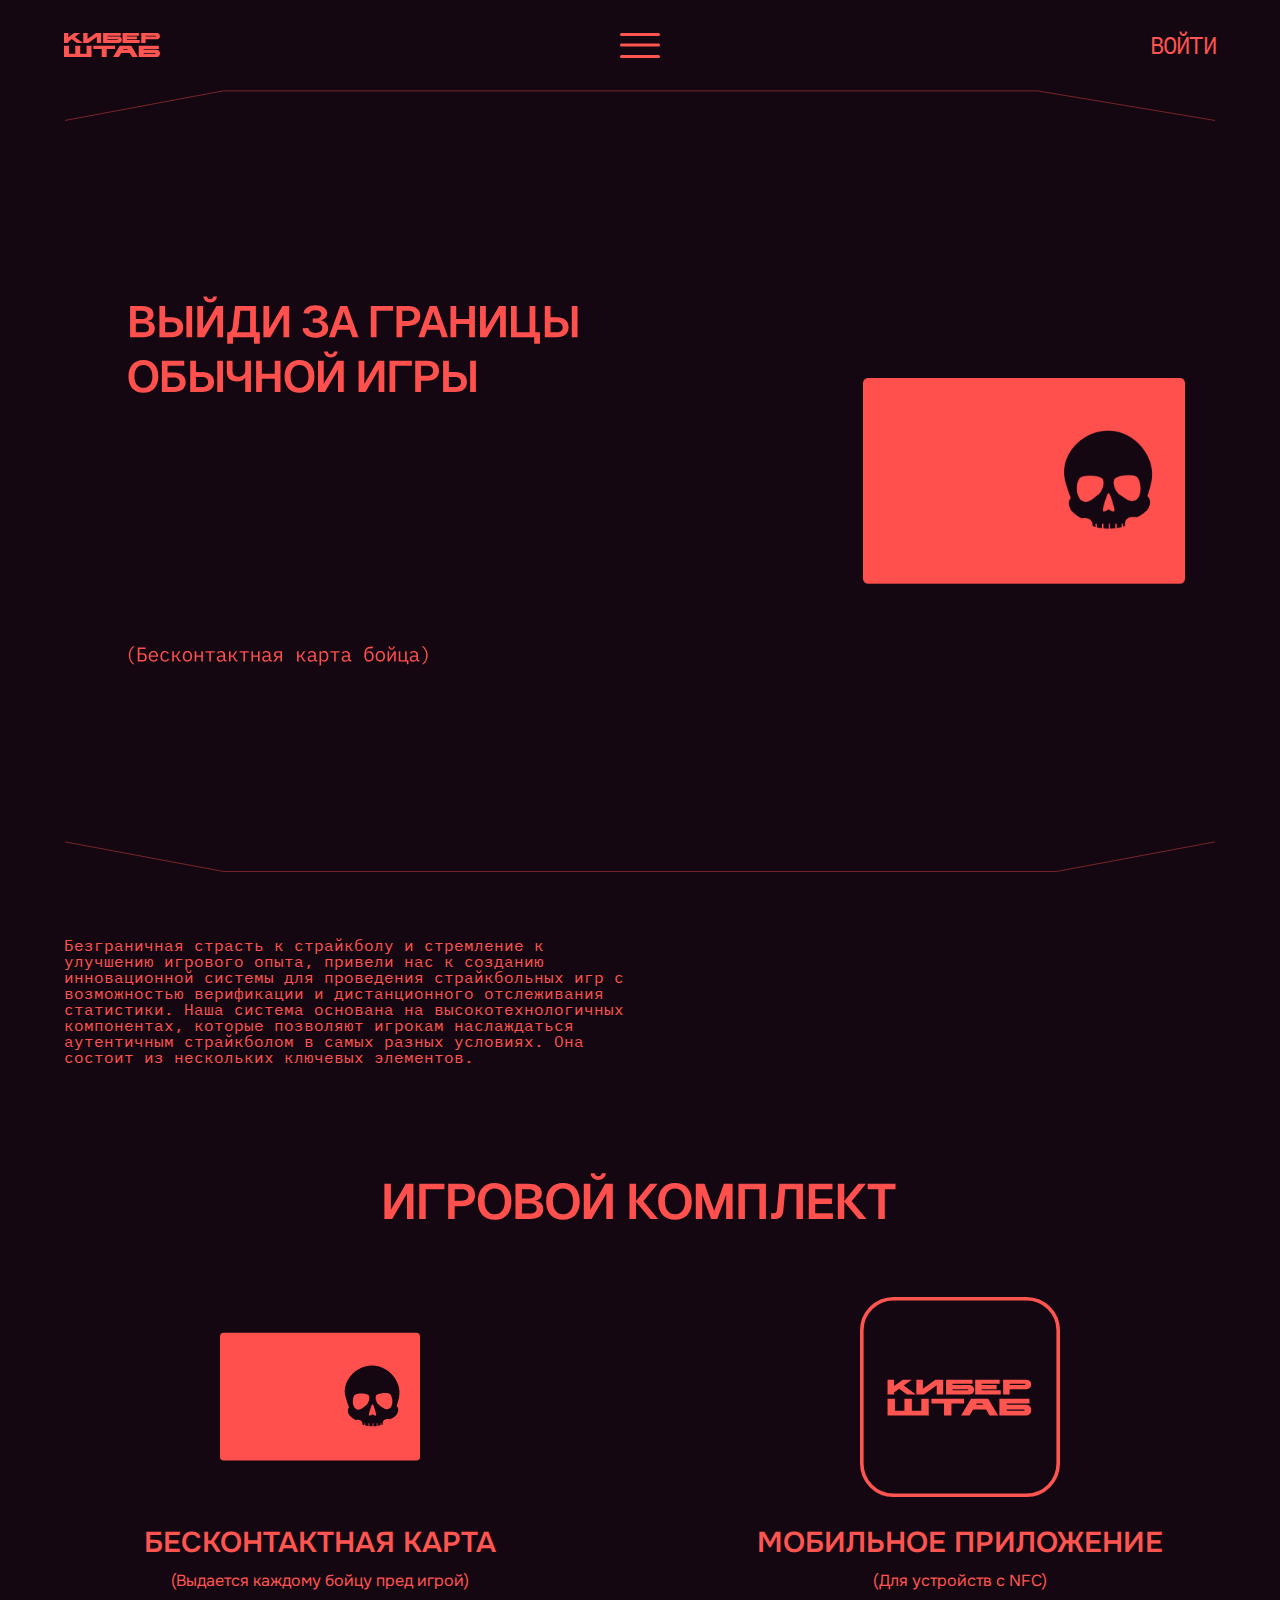
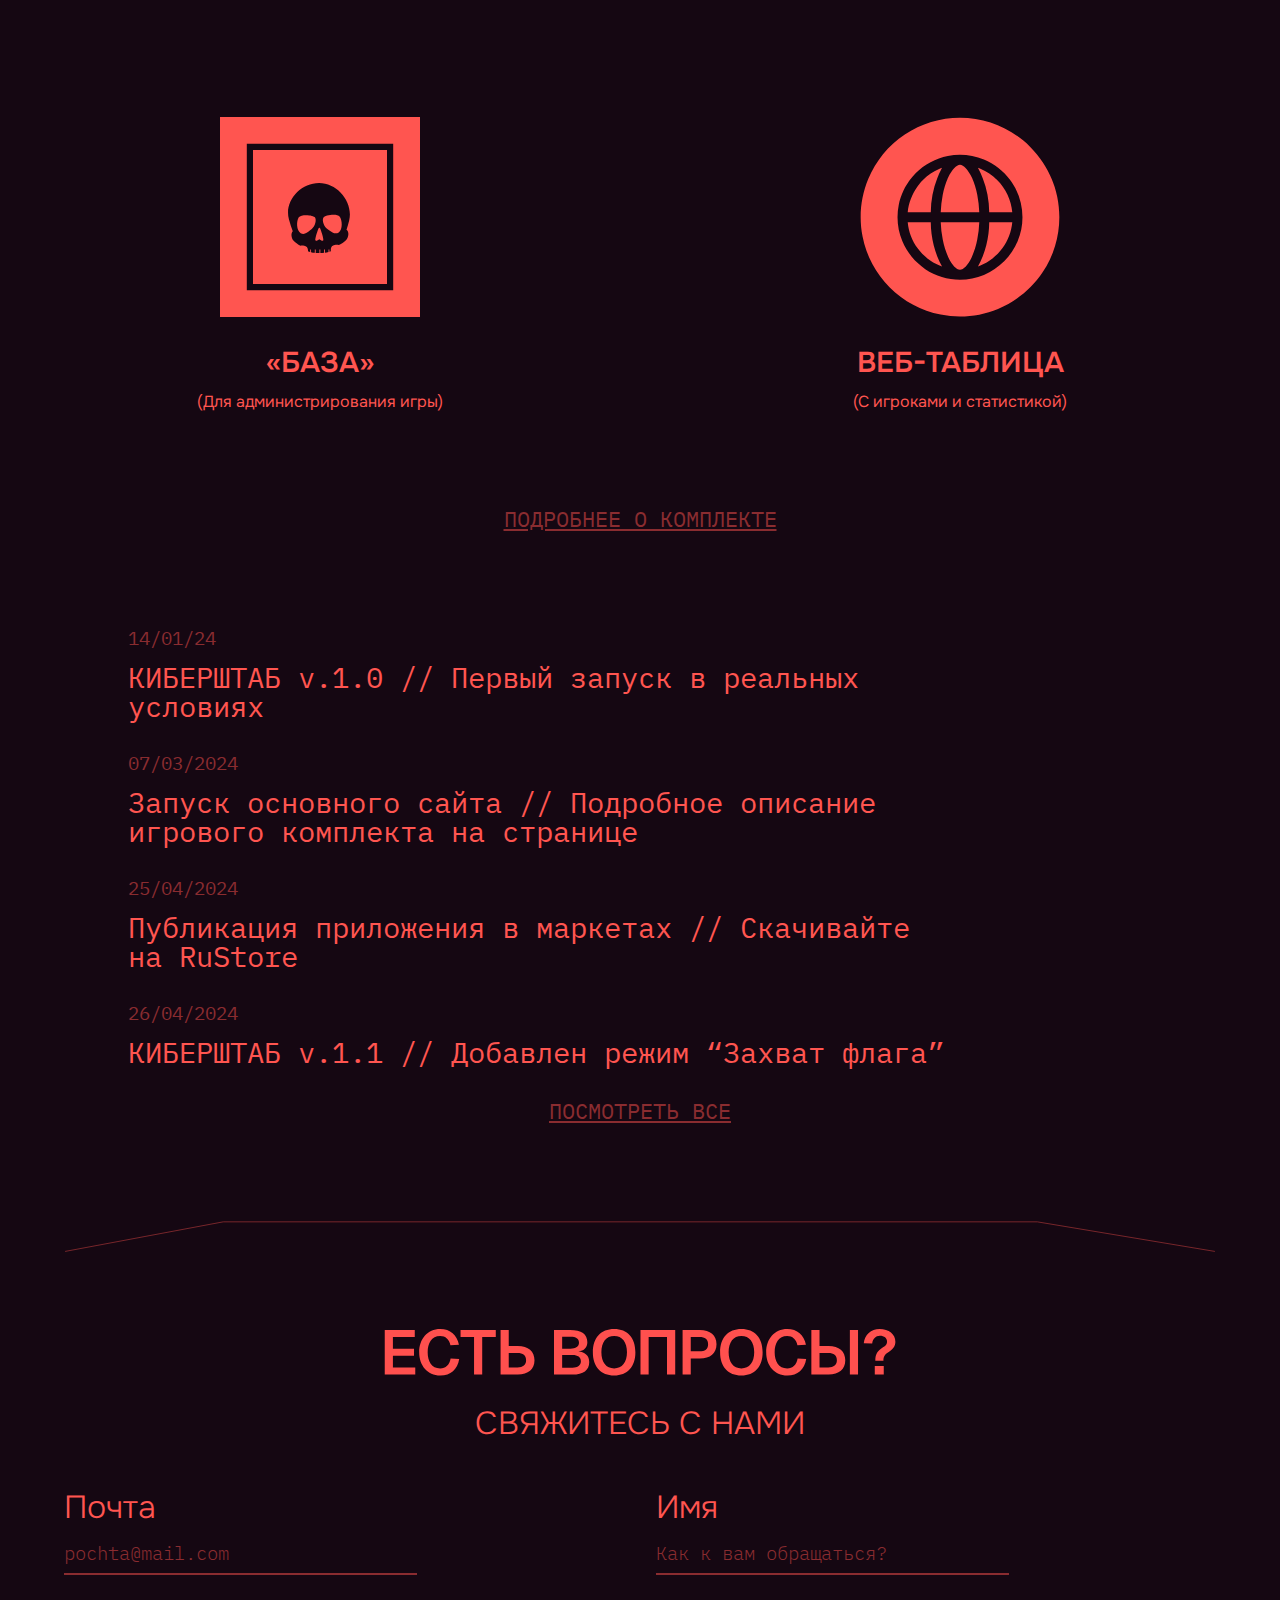
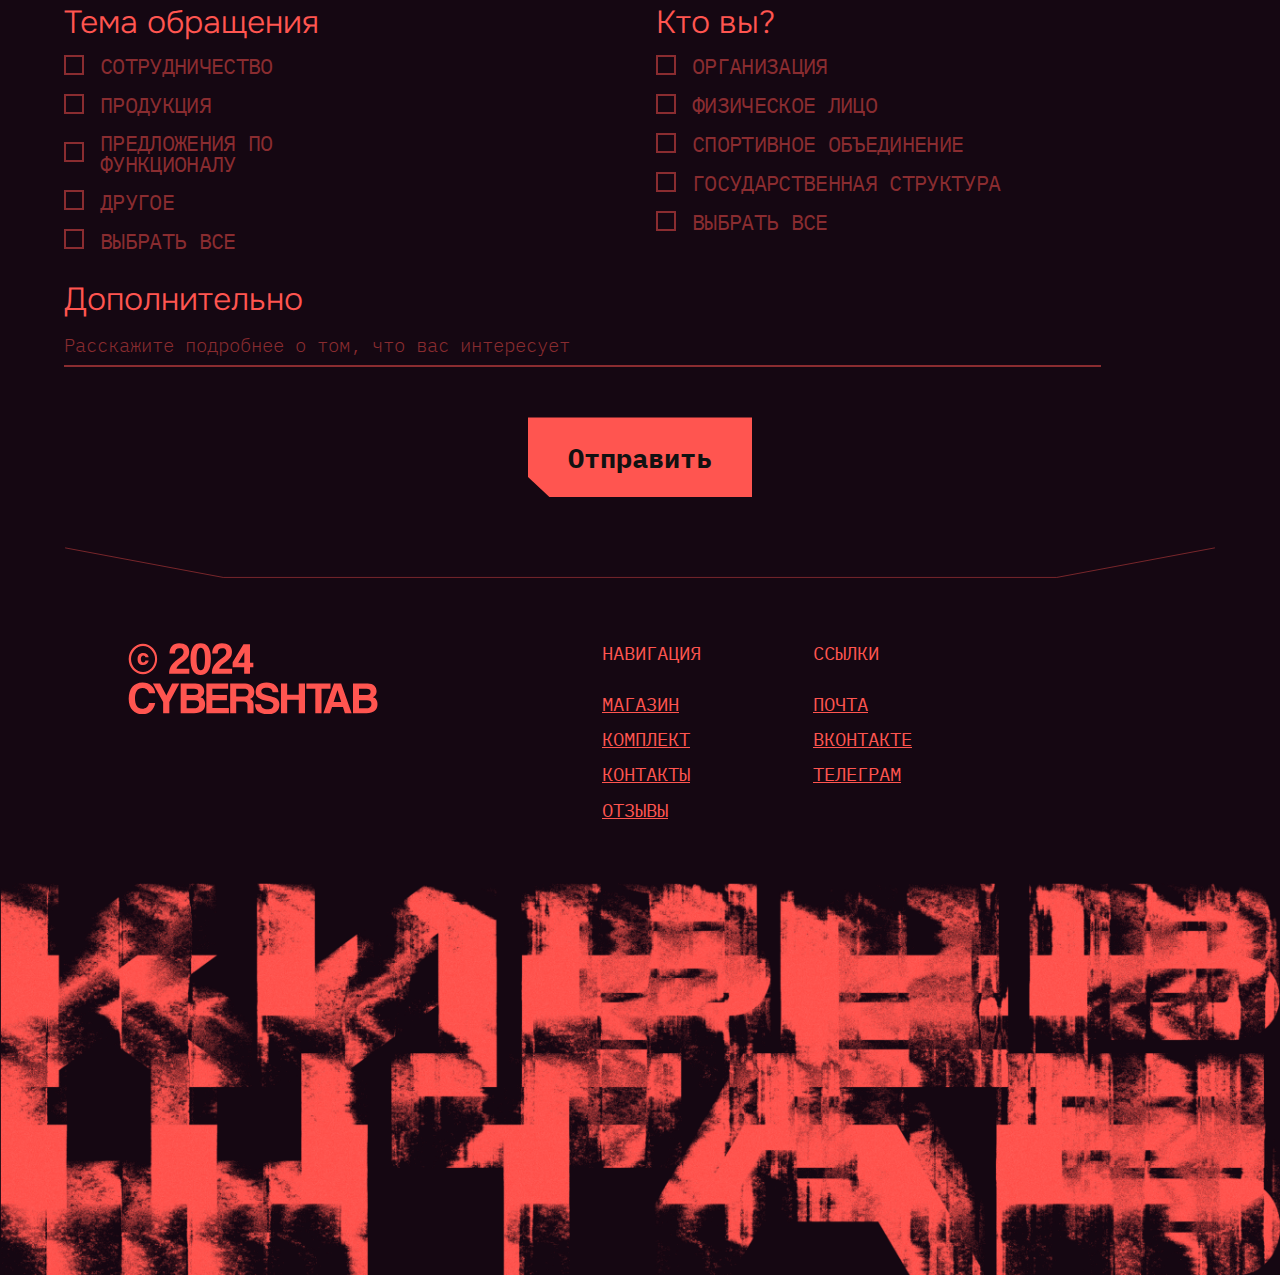
==== index.html @ 33e2ed86 "Update index.html" ====
<!DOCTYPE html>
<html lang="en">
<head>
    <meta charset="UTF-8">
    <meta name="viewport" content="width=device-width, initial-scale=1.0">
    <title>КИБЕРШТАБ</title>
    <link rel="apple-touch-icon" href="./assets/favicon.svg" />
    <link rel="icon" href="./assets/favicon.svg">
    <meta
      name="КИБЕРШТАБ"
      content="Безграничная страсть к страйкболу и стремление к улучшению игрового опыта, привели нас к созданию инновационной системы для проведения страйкбольных игр с возможностью верификации и дистанционного отслеживания статистики. Наша система основана на высокотехнологичных компонентах, которые позволяют игрокам наслаждаться аутентичным страйкболом в самых разных условиях. Она состоит из нескольких ключевых элементов."
    />
    <link rel="icon" href="https://cybershtab.ru/assets/favicon.svg" type="image/x-icon">
    <link href="./all.css"  rel="stylesheet" >
    <link href="./styles.css"  rel="stylesheet" >
    <link rel="preconnect" href="https://fonts.googleapis.com">
    <link rel="preconnect" href="https://fonts.gstatic.com" crossorigin>
    <link href="https://fonts.googleapis.com/css2?family=IBM+Plex+Mono:ital,wght@0,100;0,200;0,300;0,400;0,500;0,600;0,700;1,100;1,200;1,300;1,400;1,500;1,600;1,700&family=Onest:wght@100..900&display=swap" rel="stylesheet">
</head>
<body>
    <main class="hero">
        <div class="container-new">
            <nav class="navbar">
                <div class="navbar__block">
                       
                    <svg width="96" height="24" viewBox="0 0 96 24" fill="none" xmlns="http://www.w3.org/2000/svg">
                        <path d="M0 9.88235V0H4.34389V4.29177L10.2516 0H16.2172L10.7873 3.93882L18.9683 9.88235H13.0027L7.80453 6.11294L4.34389 8.62588V9.88235H0Z" fill="#FF5550"/>
                        <path d="M19.2449 9.88235V0H23.5888V6.09882L31.9725 0H37.1997V9.88235H32.8558V3.68471L24.3273 9.88235H19.2449Z" fill="#FF5550"/>
                        <path d="M54.7359 3.52941C55.4212 3.52941 55.9908 3.68941 56.4445 4.00941C56.8982 4.32 57.236 4.71059 57.458 5.18118C57.6897 5.65177 57.8055 6.16 57.8055 6.70588C57.8055 7.25177 57.6897 7.76 57.458 8.23059C57.236 8.70118 56.8982 9.09647 56.4445 9.41647C55.9908 9.72706 55.4212 9.88235 54.7359 9.88235H39.0979V0H56.763V2.82353H43.4417V3.52941H54.7359ZM43.4417 6.35294V7.05882H53.4617C53.5968 7.05882 53.6982 7.02118 53.7657 6.94588C53.8333 6.87059 53.8671 6.79059 53.8671 6.70588C53.8671 6.62118 53.8333 6.54118 53.7657 6.46588C53.6982 6.39059 53.5968 6.35294 53.4617 6.35294H43.4417Z" fill="#FF5550"/>
                        <path d="M62.8846 7.05882H75.6267V9.88235H58.5407V0H74.9027V2.82353H62.8846V3.52941H72.8756V6.35294H62.8846V7.05882Z" fill="#FF5550"/>
                        <path d="M81.5639 6.35294V9.88235H77.22V0H92.3368C93.138 0 93.804 0.16 94.335 0.480001C94.8755 0.790589 95.281 1.18118 95.5512 1.65177C95.8215 2.12235 95.9567 2.63059 95.9567 3.17647C95.9567 3.72235 95.8215 4.23059 95.5512 4.70118C95.281 5.17177 94.8755 5.56706 94.335 5.88706C93.804 6.19765 93.138 6.35294 92.3368 6.35294H81.5639ZM91.7431 3.52941C91.8589 3.52941 91.9458 3.49177 92.0037 3.41647C92.0617 3.34118 92.0906 3.26118 92.0906 3.17647C92.0906 3.09177 92.0617 3.01177 92.0037 2.93647C91.9458 2.86118 91.8589 2.82353 91.7431 2.82353H81.5639V3.52941H91.7431Z" fill="#FF5550"/>
                        <path d="M0 24V12.7059H4.94321V20.7731H11.287V12.7059H16.2302V20.7731H22.574V12.7059H27.5172V24H0Z" fill="#FF5550"/>
                        <path d="M37.7376 15.9328H29.3342V12.7059H51.0843V15.9328H42.6808V24H37.7376V15.9328Z" fill="#FF5550"/>
                        <path d="M65.8347 19.9664H57.1841L54.7949 24H49.1102L55.7506 12.7059H67.2518L73.8922 24H68.2075L65.8347 19.9664ZM63.9234 16.7395L63.4455 15.9328H59.5569L59.079 16.7395H63.9234Z" fill="#FF5550"/>
                        <path d="M92.5068 16.7395C93.2867 16.7395 93.9348 16.9224 94.4511 17.2881C94.9674 17.643 95.3519 18.0894 95.6045 18.6272C95.8682 19.165 96 19.7459 96 20.3697C96 20.9936 95.8682 21.5745 95.6045 22.1123C95.3519 22.6501 94.9674 23.1019 94.4511 23.4676C93.9348 23.8225 93.2867 24 92.5068 24H74.7113V12.7059H94.8136V15.9328H79.6545V16.7395H92.5068ZM79.6545 19.9664V20.7731H91.0568C91.2106 20.7731 91.3259 20.7301 91.4028 20.644C91.4797 20.558 91.5182 20.4666 91.5182 20.3697C91.5182 20.2729 91.4797 20.1815 91.4028 20.0955C91.3259 20.0094 91.2106 19.9664 91.0568 19.9664H79.6545Z" fill="#FF5550"/>
                    </svg>
                </div>

                <div class="navbar__block">
                    <label class="burger" for="burger">
                        <input type="checkbox" id="burger">
                        <span></span>
                        <span></span>
                        <span></span>
                    </label>
                </div>

                <div class="navbar__block">
                    <a class="login_btn" href="/develop">ВОЙТИ</a>
                </div>

            </nav>

            <div class="line__block">
                <svg class="line" viewBox="0 0 1362 37" fill="none" xmlns="http://www.w3.org/2000/svg">
                    <path d="M1 36L188 1H1151L1361 36" stroke="#8A2C30"/>
                </svg>
            </div>

            <section class="content__wrapper first_block">
                <div class="left__side">
                    <div class="first_block__textBase">
                        <svg class="first_block__title" viewBox="0 0 623 134" fill="none" xmlns="http://www.w3.org/2000/svg">
                            <path d="M2.88 57V13.69H18.374C29.659 13.69 35.271 17.533 35.271 25.707C35.271 30.77 32.099 34.064 26.609 34.613C33.319 35.162 37.101 38.822 37.101 44.739C37.101 52.73 31.428 57 20.814 57H2.88ZM10.81 50.29H20.936C25.877 50.29 28.988 48.216 28.988 44.19C28.988 40.225 25.938 38.09 20.936 38.09H10.81V50.29ZM10.81 31.868H18.862C24.047 31.868 27.158 29.916 27.158 26.195C27.158 22.291 24.23 20.4 18.862 20.4H10.81V31.868ZM60.2391 57H43.4641V13.69H51.3941V29.306H60.2391C70.3651 29.306 76.4041 34.552 76.4041 43.214C76.4041 51.815 70.3651 57 60.2391 57ZM51.3941 50.107H59.8731C65.3021 50.107 68.2301 47.728 68.2301 43.214C68.2301 38.578 65.2411 36.199 59.8731 36.199H51.3941V50.107ZM80.8571 57V13.69H88.7871V57H80.8571ZM131.647 13.69V57H123.717V25.707L105.539 57H95.9622V13.69H103.953V45.837L122.375 13.69H131.647ZM104.441 0.818996H109.565C109.565 3.015 111.334 4.601 113.774 4.601C116.153 4.601 117.983 3.015 117.983 0.818996H123.046C123.046 5.394 118.959 8.993 113.774 8.993C108.528 8.993 104.441 5.394 104.441 0.818996ZM177.048 13.69V50.107H182.416V66.15H174.425V57H145.267V66.15H137.337V50.107H139.411C142.583 50.107 144.413 47.423 145.023 42.055L148.195 13.69H177.048ZM150.574 50.107H169.057V20.583H155.454L153.014 42.665C152.648 45.898 151.855 48.338 150.574 50.107ZM223.181 13.69V57H215.251V25.707L197.073 57H187.496V13.69H195.487V45.837L213.909 13.69H223.181ZM260.174 31.075C263.712 31.136 267.555 29.428 267.555 24.853C267.555 21.62 264.383 19.607 259.32 19.607C254.562 19.607 251.39 21.498 250.963 24.487L242.911 23.999C243.704 17.289 250.353 12.714 259.442 12.714C269.202 12.714 275.729 17.228 275.729 23.999C275.729 28.879 272.74 32.173 267.067 33.576C273.594 35.162 277.193 39.31 277.193 45.105C277.193 52.791 270.056 57.976 259.442 57.976C249.255 57.976 242.118 52.669 241.691 44.8L249.804 44.434C250.17 48.521 253.952 51.083 259.503 51.083C265.359 51.083 269.019 48.277 269.019 44.007C269.019 39.127 264.627 36.931 260.174 36.992L255.721 37.053V31.014L260.174 31.075ZM278.13 57L293.746 13.69H303.445L319.061 57H310.765L307.166 46.752H290.025L286.426 57H278.13ZM292.343 39.981H304.848L298.626 21.681L292.343 39.981ZM336.147 13.69H367.074V20.583H344.077V57H336.147V13.69ZM388.502 13.69C398.628 13.69 404.667 18.875 404.667 27.476C404.667 36.138 398.628 41.384 388.502 41.384H379.657V57H371.727V13.69H388.502ZM379.657 34.491H388.136C393.504 34.491 396.493 32.112 396.493 27.476C396.493 22.962 393.565 20.583 388.136 20.583H379.657V34.491ZM402.103 57L417.719 13.69H427.418L443.034 57H434.738L431.139 46.752H413.998L410.399 57H402.103ZM416.316 39.981H428.821L422.599 21.681L416.316 39.981ZM446.522 57V13.69H454.452V31.746H472.325V13.69H480.255V57H472.325V38.639H454.452V57H446.522ZM523.088 13.69V57H515.158V25.707L496.98 57H487.403V13.69H495.394V45.837L513.816 13.69H523.088ZM555.993 50.107V13.69H563.984V50.107H570.328V66.15H562.337V57H530.251V13.69H538.181V50.107H555.993ZM593.806 57H577.031V13.69H584.961V29.306H593.806C603.932 29.306 609.971 34.552 609.971 43.214C609.971 51.815 603.932 57 593.806 57ZM584.961 50.107H593.44C598.869 50.107 601.797 47.728 601.797 43.214C601.797 38.578 598.808 36.199 593.44 36.199H584.961V50.107ZM614.424 57V13.69H622.354V57H614.424ZM21.302 133.976C8.431 133.976 0.623 125.375 0.623 111.406C0.623 97.315 8.431 88.714 21.302 88.714C34.234 88.714 41.92 97.315 41.92 111.406C41.92 125.375 34.234 133.976 21.302 133.976ZM8.919 111.406C8.919 121.166 13.494 127.083 21.302 127.083C29.11 127.083 33.746 121.166 33.746 111.406C33.746 101.524 29.11 95.607 21.302 95.607C13.494 95.607 8.919 101.524 8.919 111.406ZM46.8596 133V89.69H77.8476V96.583H54.7896V105.794H63.6346C73.7606 105.794 79.7996 110.979 79.7996 119.458C79.7996 127.876 73.7606 133 63.6346 133H46.8596ZM54.7896 126.107H63.2686C68.7586 126.107 71.6256 123.85 71.6256 119.458C71.6256 115.066 68.7586 112.748 63.2686 112.748H54.7896V126.107ZM102.908 133H86.1331V89.69H94.0631V105.306H102.908C113.034 105.306 119.073 110.552 119.073 119.214C119.073 127.815 113.034 133 102.908 133ZM94.0631 126.107H102.542C107.971 126.107 110.899 123.728 110.899 119.214C110.899 114.578 107.91 112.199 102.542 112.199H94.0631V126.107ZM123.526 133V89.69H131.456V133H123.526ZM170.211 133H162.281V112.931C160.207 116.286 155.937 118.482 150.874 118.482C141.907 118.482 136.783 113.236 136.783 104.94V89.69H144.713V103.476C144.713 108.661 147.336 111.711 152.46 111.711C158.377 111.711 162.281 108.417 162.281 103.415V89.69H170.211V133ZM177.369 133V89.69H185.299V107.746H203.172V89.69H211.102V133H203.172V114.639H185.299V133H177.369ZM237.447 133.976C224.576 133.976 216.768 125.375 216.768 111.406C216.768 97.315 224.576 88.714 237.447 88.714C250.379 88.714 258.065 97.315 258.065 111.406C258.065 125.375 250.379 133.976 237.447 133.976ZM225.064 111.406C225.064 121.166 229.639 127.083 237.447 127.083C245.255 127.083 249.891 121.166 249.891 111.406C249.891 101.524 245.255 95.607 237.447 95.607C229.639 95.607 225.064 101.524 225.064 111.406ZM298.689 89.69V133H290.759V101.707L272.581 133H263.004V89.69H270.995V121.837L289.417 89.69H298.689ZM271.483 76.819H276.607C276.607 79.015 278.376 80.601 280.816 80.601C283.195 80.601 285.025 79.015 285.025 76.819H290.088C290.088 81.394 286.001 84.993 280.816 84.993C275.57 84.993 271.483 81.394 271.483 76.819ZM354.898 89.69V133H346.968V101.707L328.79 133H319.213V89.69H327.204V121.837L345.626 89.69H354.898ZM362.06 89.69H392.987V96.583H369.99V133H362.06V89.69ZM414.416 89.69C424.542 89.69 430.581 94.875 430.581 103.476C430.581 112.138 424.542 117.384 414.416 117.384H405.571V133H397.641V89.69H414.416ZM405.571 110.491H414.05C419.418 110.491 422.407 108.112 422.407 103.476C422.407 98.962 419.479 96.583 414.05 96.583H405.571V110.491ZM453.093 133H436.318V89.69H444.248V105.306H453.093C463.219 105.306 469.258 110.552 469.258 119.214C469.258 127.815 463.219 133 453.093 133ZM444.248 126.107H452.727C458.156 126.107 461.084 123.728 461.084 119.214C461.084 114.578 458.095 112.199 452.727 112.199H444.248V126.107ZM473.711 133V89.69H481.641V133H473.711Z" fill="#FF504E"/>
                        </svg>
                    </div>
                    
                    <svg xmlns="http://www.w3.org/2000/svg" class="first_block__card card_mobile" viewBox="0 0 322 206" fill="none"><path d="M0 4.99999C0 2.23857 2.23858 0 5 0H316.017C318.778 0 321.017 2.23858 321.017 5V200.24C321.017 203.002 318.778 205.24 316.017 205.24H5.00001C2.23858 205.24 0 203.002 0 200.24V4.99999Z" fill="#FF504E"></path><path d="M244.402 52.4912C217.546 52.4912 194.777 77.9836 201.642 102.997C203.312 109.09 205.073 114.682 207.122 119.684C203.879 123.156 205.28 129.86 208.365 133.096C210.257 135.079 214.484 138.49 218.031 139.878C220.899 139.473 229.292 139.017 228.772 147.573C229.745 147.954 230.764 148.285 231.814 148.584V145.201H233.079V148.917C234.779 149.334 236.557 149.658 238.411 149.874V145.201H239.672V149.993C241.389 150.149 243.15 150.234 244.959 150.234C244.974 150.234 244.99 150.234 245.005 150.234V145.199H246.268V150.211C248.068 150.174 249.833 150.068 251.531 149.87V145.199H252.797V149.695C254.561 149.444 256.255 149.101 257.868 148.657V145.201H259.131V148.281C259.857 148.05 260.563 147.807 261.247 147.533C259.836 136.842 271.049 138.632 272.641 138.938C276.309 137.753 280.96 134.02 282.971 131.913C286.18 128.552 287.582 121.425 283.818 118.095C283.692 117.982 283.545 117.904 283.412 117.794C284.81 113.875 286.044 109.582 287.191 104.906C293.358 79.7244 271.257 52.4912 244.402 52.4912ZM234.106 116.619C229.492 119.84 224.478 126.048 218.326 122.446C212.171 118.844 212.029 105.624 215.641 100.379C218.742 95.8697 236.52 96.9605 238.809 100.744C241.1 104.527 238.72 113.397 234.106 116.619ZM250.512 132.502C249.946 134.143 246.426 131.984 244.849 130.917C243.275 131.984 239.753 134.144 239.186 132.502C238.451 130.376 243.042 117.123 243.595 116.053C243.76 115.734 244.006 115.461 244.269 115.263C244.401 115.054 244.589 114.971 244.809 114.991C244.824 114.988 244.835 114.993 244.85 114.991C244.864 114.993 244.877 114.988 244.892 114.991C245.111 114.971 245.3 115.055 245.432 115.264C245.696 115.46 245.942 115.733 246.103 116.053C246.653 117.122 251.247 130.377 250.512 132.502ZM272.404 121.391C266.512 125.378 261.081 119.504 256.255 116.589C251.427 113.675 248.442 104.973 250.469 101.05C252.492 97.1296 270.156 94.9001 273.562 99.1978C277.523 104.202 278.292 117.401 272.404 121.391Z" fill="#150712"></path></svg>

                    <div class="first_block__textBase">
                        <svg class="first_block__pretitle" viewBox="0 0 271 18" fill="none" xmlns="http://www.w3.org/2000/svg">
                            <path d="M0.69 8.402C0.69 7.526 0.786 6.686 0.978 5.882C1.182 5.066 1.452 4.31 1.788 3.614C2.136 2.918 2.538 2.294 2.994 1.742C3.45 1.178 3.93 0.703999 4.434 0.319999H5.892C5.364 0.715999 4.866 1.178 4.398 1.706C3.942 2.222 3.534 2.792 3.174 3.416C2.826 4.028 2.55 4.694 2.346 5.414C2.142 6.122 2.04 6.86 2.04 7.628V9.176C2.04 9.944 2.142 10.688 2.346 11.408C2.55 12.116 2.826 12.782 3.174 13.406C3.534 14.018 3.942 14.582 4.398 15.098C4.866 15.626 5.364 16.088 5.892 16.484H4.434C3.93 16.112 3.45 15.644 2.994 15.08C2.538 14.516 2.136 13.886 1.788 13.19C1.452 12.494 1.182 11.744 0.978 10.94C0.786 10.124 0.69 9.278 0.69 8.402ZM8.78297 1.436H15.875V2.75H10.295V6.476H13.391C14.519 6.476 15.383 6.8 15.983 7.448C16.595 8.096 16.901 9.026 16.901 10.238C16.901 11.45 16.595 12.38 15.983 13.028C15.383 13.676 14.519 14 13.391 14H8.78297V1.436ZM13.355 12.686C13.955 12.686 14.429 12.53 14.777 12.218C15.125 11.894 15.299 11.39 15.299 10.706V9.77C15.299 9.086 15.125 8.588 14.777 8.276C14.429 7.952 13.955 7.79 13.355 7.79H10.295V12.686H13.355ZM23.0679 14.216C22.3959 14.216 21.7899 14.102 21.2499 13.874C20.7219 13.646 20.2659 13.322 19.8819 12.902C19.5099 12.47 19.2219 11.96 19.0179 11.372C18.8139 10.772 18.7119 10.106 18.7119 9.374C18.7119 8.63 18.8139 7.958 19.0179 7.358C19.2339 6.758 19.5279 6.248 19.8999 5.828C20.2719 5.396 20.7159 5.066 21.2319 4.838C21.7599 4.61 22.3419 4.496 22.9779 4.496C23.6019 4.496 24.1659 4.61 24.6699 4.838C25.1859 5.066 25.6239 5.384 25.9839 5.792C26.3439 6.188 26.6199 6.662 26.8119 7.214C27.0039 7.766 27.0999 8.372 27.0999 9.032V9.716H20.2239V10.148C20.2239 10.556 20.2899 10.934 20.4219 11.282C20.5539 11.63 20.7399 11.93 20.9799 12.182C21.2319 12.434 21.5319 12.632 21.8799 12.776C22.2399 12.908 22.6359 12.974 23.0679 12.974C23.6919 12.974 24.2319 12.83 24.6879 12.542C25.1439 12.254 25.4919 11.858 25.7319 11.354L26.7939 12.074C26.5179 12.698 26.0559 13.214 25.4079 13.622C24.7719 14.018 23.9919 14.216 23.0679 14.216ZM22.9779 5.684C22.5819 5.684 22.2159 5.756 21.8799 5.9C21.5439 6.044 21.2499 6.242 20.9979 6.494C20.7579 6.746 20.5659 7.046 20.4219 7.394C20.2899 7.73 20.2239 8.102 20.2239 8.51V8.636H25.5519V8.438C25.5519 8.03 25.4859 7.658 25.3539 7.322C25.2339 6.986 25.0599 6.698 24.8319 6.458C24.6159 6.206 24.3459 6.014 24.0219 5.882C23.7099 5.75 23.3619 5.684 22.9779 5.684ZM33.4829 14.216C32.8109 14.216 32.2109 14.102 31.6829 13.874C31.1669 13.634 30.7289 13.304 30.3689 12.884C30.0089 12.464 29.7329 11.954 29.5409 11.354C29.3609 10.754 29.2709 10.088 29.2709 9.356C29.2709 8.624 29.3669 7.958 29.5589 7.358C29.7509 6.758 30.0269 6.248 30.3869 5.828C30.7469 5.396 31.1849 5.066 31.7009 4.838C32.2169 4.61 32.8049 4.496 33.4649 4.496C34.3649 4.496 35.0969 4.694 35.6609 5.09C36.2249 5.486 36.6389 6.002 36.9029 6.638L35.7509 7.25C35.5829 6.77 35.3009 6.398 34.9049 6.134C34.5209 5.87 34.0409 5.738 33.4649 5.738C33.0449 5.738 32.6669 5.81 32.3309 5.954C32.0069 6.086 31.7309 6.278 31.5029 6.53C31.2749 6.782 31.1009 7.082 30.9809 7.43C30.8729 7.778 30.8189 8.156 30.8189 8.564V10.148C30.8189 10.556 30.8729 10.934 30.9809 11.282C31.1009 11.63 31.2749 11.93 31.5029 12.182C31.7309 12.434 32.0129 12.632 32.3489 12.776C32.6849 12.908 33.0689 12.974 33.5009 12.974C34.1249 12.974 34.6409 12.83 35.0489 12.542C35.4569 12.254 35.7809 11.858 36.0209 11.354L37.0469 12.056C36.7709 12.68 36.3389 13.196 35.7509 13.604C35.1749 14.012 34.4189 14.216 33.4829 14.216ZM39.9379 4.712H41.3779V8.6H43.3579L45.8599 4.712H47.3539L45.0859 8.24C44.8819 8.552 44.7019 8.774 44.5459 8.906C44.3899 9.026 44.2039 9.116 43.9879 9.176V9.248C44.2279 9.284 44.4319 9.368 44.5999 9.5C44.7679 9.62 44.9419 9.836 45.1219 10.148L46.6339 12.776H47.6779V14H46.6339C46.3219 14 46.0519 13.916 45.8239 13.748C45.5959 13.58 45.3679 13.304 45.1399 12.92L43.3579 9.824H41.3779V14H39.9379V4.712ZM53.6648 14.216C53.0168 14.216 52.4288 14.102 51.9008 13.874C51.3848 13.646 50.9408 13.322 50.5688 12.902C50.2088 12.47 49.9328 11.96 49.7408 11.372C49.5488 10.772 49.4528 10.1 49.4528 9.356C49.4528 8.624 49.5488 7.958 49.7408 7.358C49.9328 6.758 50.2088 6.248 50.5688 5.828C50.9408 5.396 51.3848 5.066 51.9008 4.838C52.4288 4.61 53.0168 4.496 53.6648 4.496C54.3128 4.496 54.8948 4.61 55.4108 4.838C55.9388 5.066 56.3828 5.396 56.7428 5.828C57.1148 6.248 57.3968 6.758 57.5888 7.358C57.7808 7.958 57.8768 8.624 57.8768 9.356C57.8768 10.1 57.7808 10.772 57.5888 11.372C57.3968 11.96 57.1148 12.47 56.7428 12.902C56.3828 13.322 55.9388 13.646 55.4108 13.874C54.8948 14.102 54.3128 14.216 53.6648 14.216ZM53.6648 12.974C54.4688 12.974 55.1168 12.734 55.6088 12.254C56.1008 11.774 56.3468 11.03 56.3468 10.022V8.69C56.3468 7.682 56.1008 6.938 55.6088 6.458C55.1168 5.978 54.4688 5.738 53.6648 5.738C52.8608 5.738 52.2128 5.978 51.7208 6.458C51.2288 6.938 50.9828 7.682 50.9828 8.69V10.022C50.9828 11.03 51.2288 11.774 51.7208 12.254C52.2128 12.734 52.8608 12.974 53.6648 12.974ZM60.2278 4.712H61.6678V8.6H66.1678V4.712H67.6078V14H66.1678V9.824H61.6678V14H60.2278V4.712ZM73.4508 5.936H70.0308V4.712H78.3108V5.936H74.8908V14H73.4508V5.936ZM87.9338 14C87.3698 14 86.9678 13.856 86.7278 13.568C86.4878 13.28 86.3378 12.92 86.2778 12.488H86.1878C85.9838 13.028 85.6538 13.454 85.1978 13.766C84.7538 14.066 84.1538 14.216 83.3978 14.216C82.4258 14.216 81.6518 13.964 81.0758 13.46C80.4998 12.956 80.2118 12.266 80.2118 11.39C80.2118 10.526 80.5238 9.86 81.1478 9.392C81.7838 8.924 82.8038 8.69 84.2078 8.69H86.1878V7.772C86.1878 7.088 85.9958 6.578 85.6118 6.242C85.2278 5.894 84.6818 5.72 83.9738 5.72C83.3498 5.72 82.8398 5.846 82.4438 6.098C82.0478 6.338 81.7298 6.668 81.4898 7.088L80.5178 6.368C80.6378 6.128 80.7998 5.894 81.0038 5.666C81.2078 5.438 81.4598 5.24 81.7598 5.072C82.0598 4.892 82.4018 4.754 82.7858 4.658C83.1698 4.55 83.5958 4.496 84.0638 4.496C85.1558 4.496 86.0198 4.772 86.6558 5.324C87.3038 5.876 87.6278 6.644 87.6278 7.628V12.74H88.9238V14H87.9338ZM83.6498 13.01C84.0218 13.01 84.3578 12.968 84.6578 12.884C84.9698 12.788 85.2398 12.668 85.4678 12.524C85.6958 12.368 85.8698 12.188 85.9898 11.984C86.1218 11.768 86.1878 11.54 86.1878 11.3V9.77H84.2078C83.3438 9.77 82.7138 9.89 82.3178 10.13C81.9218 10.37 81.7238 10.718 81.7238 11.174V11.552C81.7238 12.032 81.8918 12.398 82.2278 12.65C82.5758 12.89 83.0498 13.01 83.6498 13.01ZM91.2027 4.712H92.6427V8.6H94.6227L97.1247 4.712H98.6187L96.3507 8.24C96.1467 8.552 95.9667 8.774 95.8107 8.906C95.6547 9.026 95.4687 9.116 95.2527 9.176V9.248C95.4927 9.284 95.6967 9.368 95.8647 9.5C96.0327 9.62 96.2067 9.836 96.3867 10.148L97.8987 12.776H98.9427V14H97.8987C97.5867 14 97.3167 13.916 97.0887 13.748C96.8607 13.58 96.6327 13.304 96.4047 12.92L94.6227 9.824H92.6427V14H91.2027V4.712ZM104.21 5.936H100.79V4.712H109.07V5.936H105.65V14H104.21V5.936ZM111.493 4.712H112.933V8.6H117.433V4.712H118.873V14H117.433V9.824H112.933V14H111.493V4.712ZM128.946 14C128.382 14 127.98 13.856 127.74 13.568C127.5 13.28 127.35 12.92 127.29 12.488H127.2C126.996 13.028 126.666 13.454 126.21 13.766C125.766 14.066 125.166 14.216 124.41 14.216C123.438 14.216 122.664 13.964 122.088 13.46C121.512 12.956 121.224 12.266 121.224 11.39C121.224 10.526 121.536 9.86 122.16 9.392C122.796 8.924 123.816 8.69 125.22 8.69H127.2V7.772C127.2 7.088 127.008 6.578 126.624 6.242C126.24 5.894 125.694 5.72 124.986 5.72C124.362 5.72 123.852 5.846 123.456 6.098C123.06 6.338 122.742 6.668 122.502 7.088L121.53 6.368C121.65 6.128 121.812 5.894 122.016 5.666C122.22 5.438 122.472 5.24 122.772 5.072C123.072 4.892 123.414 4.754 123.798 4.658C124.182 4.55 124.608 4.496 125.076 4.496C126.168 4.496 127.032 4.772 127.668 5.324C128.316 5.876 128.64 6.644 128.64 7.628V12.74H129.936V14H128.946ZM124.662 13.01C125.034 13.01 125.37 12.968 125.67 12.884C125.982 12.788 126.252 12.668 126.48 12.524C126.708 12.368 126.882 12.188 127.002 11.984C127.134 11.768 127.2 11.54 127.2 11.3V9.77H125.22C124.356 9.77 123.726 9.89 123.33 10.13C122.934 10.37 122.736 10.718 122.736 11.174V11.552C122.736 12.032 122.904 12.398 123.24 12.65C123.588 12.89 124.062 13.01 124.662 13.01ZM131.513 12.776H132.557L133.367 11.246C133.511 10.97 133.667 10.76 133.835 10.616C134.003 10.472 134.207 10.382 134.447 10.346V10.274C133.691 10.238 133.073 9.998 132.593 9.554C132.125 9.098 131.891 8.438 131.891 7.574C131.891 6.686 132.161 5.99 132.701 5.486C133.241 4.97 133.985 4.712 134.933 4.712H139.109V14H137.669V10.418H135.419L134.141 12.812C133.925 13.208 133.691 13.508 133.439 13.712C133.199 13.904 132.887 14 132.503 14H131.513V12.776ZM137.669 5.936H135.149C134.609 5.936 134.183 6.044 133.871 6.26C133.571 6.476 133.421 6.824 133.421 7.304V7.862C133.421 8.342 133.571 8.69 133.871 8.906C134.183 9.122 134.609 9.23 135.149 9.23H137.669V5.936ZM152.721 4.712H154.161V8.6H156.141L158.643 4.712H160.137L157.869 8.24C157.665 8.552 157.485 8.774 157.329 8.906C157.173 9.026 156.987 9.116 156.771 9.176V9.248C157.011 9.284 157.215 9.368 157.383 9.5C157.551 9.62 157.725 9.836 157.905 10.148L159.417 12.776H160.461V14H159.417C159.105 14 158.835 13.916 158.607 13.748C158.379 13.58 158.151 13.304 157.923 12.92L156.141 9.824H154.161V14H152.721V4.712ZM169.958 14C169.394 14 168.992 13.856 168.752 13.568C168.512 13.28 168.362 12.92 168.302 12.488H168.212C168.008 13.028 167.678 13.454 167.222 13.766C166.778 14.066 166.178 14.216 165.422 14.216C164.45 14.216 163.676 13.964 163.1 13.46C162.524 12.956 162.236 12.266 162.236 11.39C162.236 10.526 162.548 9.86 163.172 9.392C163.808 8.924 164.828 8.69 166.232 8.69H168.212V7.772C168.212 7.088 168.02 6.578 167.636 6.242C167.252 5.894 166.706 5.72 165.998 5.72C165.374 5.72 164.864 5.846 164.468 6.098C164.072 6.338 163.754 6.668 163.514 7.088L162.542 6.368C162.662 6.128 162.824 5.894 163.028 5.666C163.232 5.438 163.484 5.24 163.784 5.072C164.084 4.892 164.426 4.754 164.81 4.658C165.194 4.55 165.62 4.496 166.088 4.496C167.18 4.496 168.044 4.772 168.68 5.324C169.328 5.876 169.652 6.644 169.652 7.628V12.74H170.948V14H169.958ZM165.674 13.01C166.046 13.01 166.382 12.968 166.682 12.884C166.994 12.788 167.264 12.668 167.492 12.524C167.72 12.368 167.894 12.188 168.014 11.984C168.146 11.768 168.212 11.54 168.212 11.3V9.77H166.232C165.368 9.77 164.738 9.89 164.342 10.13C163.946 10.37 163.748 10.718 163.748 11.174V11.552C163.748 12.032 163.916 12.398 164.252 12.65C164.6 12.89 165.074 13.01 165.674 13.01ZM173.01 4.712H174.45V6.224H174.522C175.122 5.072 176.076 4.496 177.384 4.496C178.524 4.496 179.412 4.922 180.048 5.774C180.696 6.626 181.02 7.82 181.02 9.356C181.02 10.892 180.696 12.086 180.048 12.938C179.412 13.79 178.524 14.216 177.384 14.216C176.076 14.216 175.122 13.64 174.522 12.488H174.45V17.6H173.01V4.712ZM176.826 12.938C177.666 12.938 178.314 12.686 178.77 12.182C179.238 11.666 179.472 10.988 179.472 10.148V8.564C179.472 7.724 179.238 7.052 178.77 6.548C178.314 6.032 177.666 5.774 176.826 5.774C176.502 5.774 176.196 5.816 175.908 5.9C175.62 5.984 175.368 6.11 175.152 6.278C174.936 6.434 174.762 6.632 174.63 6.872C174.51 7.1 174.45 7.37 174.45 7.682V11.03C174.45 11.342 174.51 11.618 174.63 11.858C174.762 12.086 174.936 12.284 175.152 12.452C175.368 12.608 175.62 12.728 175.908 12.812C176.196 12.896 176.502 12.938 176.826 12.938ZM186.233 5.936H182.813V4.712H191.093V5.936H187.673V14H186.233V5.936ZM200.716 14C200.152 14 199.75 13.856 199.51 13.568C199.27 13.28 199.12 12.92 199.06 12.488H198.97C198.766 13.028 198.436 13.454 197.98 13.766C197.536 14.066 196.936 14.216 196.18 14.216C195.208 14.216 194.434 13.964 193.858 13.46C193.282 12.956 192.994 12.266 192.994 11.39C192.994 10.526 193.306 9.86 193.93 9.392C194.566 8.924 195.586 8.69 196.99 8.69H198.97V7.772C198.97 7.088 198.778 6.578 198.394 6.242C198.01 5.894 197.464 5.72 196.756 5.72C196.132 5.72 195.622 5.846 195.226 6.098C194.83 6.338 194.512 6.668 194.272 7.088L193.3 6.368C193.42 6.128 193.582 5.894 193.786 5.666C193.99 5.438 194.242 5.24 194.542 5.072C194.842 4.892 195.184 4.754 195.568 4.658C195.952 4.55 196.378 4.496 196.846 4.496C197.938 4.496 198.802 4.772 199.438 5.324C200.086 5.876 200.41 6.644 200.41 7.628V12.74H201.706V14H200.716ZM196.432 13.01C196.804 13.01 197.14 12.968 197.44 12.884C197.752 12.788 198.022 12.668 198.25 12.524C198.478 12.368 198.652 12.188 198.772 11.984C198.904 11.768 198.97 11.54 198.97 11.3V9.77H196.99C196.126 9.77 195.496 9.89 195.1 10.13C194.704 10.37 194.506 10.718 194.506 11.174V11.552C194.506 12.032 194.674 12.398 195.01 12.65C195.358 12.89 195.832 13.01 196.432 13.01ZM217.73 14.216C217.106 14.216 216.536 14.102 216.02 13.874C215.516 13.646 215.078 13.298 214.706 12.83C214.346 12.362 214.064 11.774 213.86 11.066C213.656 10.346 213.554 9.494 213.554 8.51C213.554 7.142 213.644 5.978 213.824 5.018C214.016 4.058 214.304 3.266 214.688 2.642C215.084 2.018 215.582 1.556 216.182 1.256C216.794 0.955999 217.52 0.775999 218.36 0.715999L221.204 0.536V1.958L218.216 2.156C217.7 2.192 217.256 2.288 216.884 2.444C216.524 2.6 216.218 2.852 215.966 3.2C215.726 3.536 215.534 3.98 215.39 4.532C215.246 5.084 215.138 5.774 215.066 6.602H215.156C215.408 6.002 215.762 5.54 216.218 5.216C216.674 4.88 217.244 4.712 217.928 4.712C218.516 4.712 219.056 4.82 219.548 5.036C220.04 5.252 220.46 5.564 220.808 5.972C221.156 6.368 221.426 6.866 221.618 7.466C221.822 8.054 221.924 8.726 221.924 9.482C221.924 10.19 221.822 10.832 221.618 11.408C221.414 11.984 221.126 12.482 220.754 12.902C220.382 13.322 219.938 13.646 219.422 13.874C218.918 14.102 218.354 14.216 217.73 14.216ZM217.73 12.974C218.51 12.974 219.146 12.734 219.638 12.254C220.142 11.762 220.394 11.048 220.394 10.112V8.978C220.394 7.97 220.148 7.214 219.656 6.71C219.176 6.206 218.546 5.954 217.766 5.954C216.854 5.954 216.176 6.176 215.732 6.62C215.3 7.052 215.084 7.61 215.084 8.294V10.112C215.084 11.048 215.324 11.762 215.804 12.254C216.296 12.734 216.938 12.974 217.73 12.974ZM227.965 14.216C227.317 14.216 226.729 14.102 226.201 13.874C225.685 13.646 225.241 13.322 224.869 12.902C224.509 12.47 224.233 11.96 224.041 11.372C223.849 10.772 223.753 10.1 223.753 9.356C223.753 8.624 223.849 7.958 224.041 7.358C224.233 6.758 224.509 6.248 224.869 5.828C225.241 5.396 225.685 5.066 226.201 4.838C226.729 4.61 227.317 4.496 227.965 4.496C228.613 4.496 229.195 4.61 229.711 4.838C230.239 5.066 230.683 5.396 231.043 5.828C231.415 6.248 231.697 6.758 231.889 7.358C232.081 7.958 232.177 8.624 232.177 9.356C232.177 10.1 232.081 10.772 231.889 11.372C231.697 11.96 231.415 12.47 231.043 12.902C230.683 13.322 230.239 13.646 229.711 13.874C229.195 14.102 228.613 14.216 227.965 14.216ZM227.965 12.974C228.769 12.974 229.417 12.734 229.909 12.254C230.401 11.774 230.647 11.03 230.647 10.022V8.69C230.647 7.682 230.401 6.938 229.909 6.458C229.417 5.978 228.769 5.738 227.965 5.738C227.161 5.738 226.513 5.978 226.021 6.458C225.529 6.938 225.283 7.682 225.283 8.69V10.022C225.283 11.03 225.529 11.774 226.021 12.254C226.513 12.734 227.161 12.974 227.965 12.974ZM234.528 4.712H235.968V9.446L235.824 11.822H235.896L240.558 4.712H241.908V14H240.468V9.266L240.612 6.89H240.54L235.878 14H234.528V4.712ZM238.164 3.29C237.552 3.29 237.054 3.158 236.67 2.894C236.286 2.618 235.95 2.192 235.662 1.616L235.158 0.589999L236.454 0.176L237.174 2.084C237.306 2.132 237.468 2.162 237.66 2.174C237.852 2.186 238.02 2.192 238.164 2.192C238.308 2.192 238.476 2.186 238.668 2.174C238.86 2.162 239.022 2.132 239.154 2.084L239.874 0.176L241.17 0.589999L240.666 1.616C240.378 2.192 240.042 2.618 239.658 2.894C239.274 3.158 238.776 3.29 238.164 3.29ZM252.017 14H244.583V4.712H246.023V12.776H250.361V4.712H251.801V12.776H253.331V16.52H252.017V14ZM262.234 14C261.67 14 261.268 13.856 261.028 13.568C260.788 13.28 260.638 12.92 260.578 12.488H260.488C260.284 13.028 259.954 13.454 259.498 13.766C259.054 14.066 258.454 14.216 257.698 14.216C256.726 14.216 255.952 13.964 255.376 13.46C254.8 12.956 254.512 12.266 254.512 11.39C254.512 10.526 254.824 9.86 255.448 9.392C256.084 8.924 257.104 8.69 258.508 8.69H260.488V7.772C260.488 7.088 260.296 6.578 259.912 6.242C259.528 5.894 258.982 5.72 258.274 5.72C257.65 5.72 257.14 5.846 256.744 6.098C256.348 6.338 256.03 6.668 255.79 7.088L254.818 6.368C254.938 6.128 255.1 5.894 255.304 5.666C255.508 5.438 255.76 5.24 256.06 5.072C256.36 4.892 256.702 4.754 257.086 4.658C257.47 4.55 257.896 4.496 258.364 4.496C259.456 4.496 260.32 4.772 260.956 5.324C261.604 5.876 261.928 6.644 261.928 7.628V12.74H263.224V14H262.234ZM257.95 13.01C258.322 13.01 258.658 12.968 258.958 12.884C259.27 12.788 259.54 12.668 259.768 12.524C259.996 12.368 260.17 12.188 260.29 11.984C260.422 11.768 260.488 11.54 260.488 11.3V9.77H258.508C257.644 9.77 257.014 9.89 256.618 10.13C256.222 10.37 256.024 10.718 256.024 11.174V11.552C256.024 12.032 256.192 12.398 256.528 12.65C256.876 12.89 257.35 13.01 257.95 13.01ZM270.687 8.402C270.687 9.278 270.585 10.124 270.381 10.94C270.189 11.744 269.919 12.494 269.571 13.19C269.235 13.886 268.839 14.516 268.383 15.08C267.927 15.644 267.447 16.112 266.943 16.484H265.485C266.001 16.088 266.493 15.626 266.961 15.098C267.429 14.582 267.837 14.018 268.185 13.406C268.545 12.782 268.827 12.116 269.031 11.408C269.235 10.688 269.337 9.944 269.337 9.176V7.628C269.337 6.86 269.235 6.122 269.031 5.414C268.827 4.694 268.545 4.028 268.185 3.416C267.837 2.792 267.429 2.222 266.961 1.706C266.493 1.178 266.001 0.715999 265.485 0.319999H266.943C267.447 0.703999 267.927 1.178 268.383 1.742C268.839 2.294 269.235 2.918 269.571 3.614C269.919 4.31 270.189 5.066 270.381 5.882C270.585 6.686 270.687 7.526 270.687 8.402Z" fill="#FF504E"/>
                        </svg>
                    </div>
                    
                        
                    
                </div>
                <div class="right__side">
                    <img width="322" height="206"  src="./assets/cardd.png" alt="">  
                </div>
            </section>

            <div class="line__block" style="margin-bottom: 4rem;">               
                <svg class="line" viewBox="0 0 1362 37" fill="none" xmlns="http://www.w3.org/2000/svg">
                    <path d="M1 1L188 36H1174L1361 1" stroke="#8A2C30"/>
                </svg>
            </div>

            <section class="second_block" style="margin-bottom: 4rem;">
                <div class="second_block__textBlock">
                    <p class="second_block__text">Безграничная страсть к страйкболу и стремление к улучшению игрового опыта, привели нас к созданию инновационной системы для проведения страйкбольных игр с возможностью верификации и дистанционного отслеживания статистики. Наша система основана на высокотехнологичных компонентах, которые позволяют игрокам наслаждаться аутентичным страйкболом в самых разных условиях. Она состоит из нескольких ключевых элементов.</p>
                </div>
                <div class="second_block__imgBlock">
                    <img class="second_block__soldiers" src="./assets/Soldiers.png" alt="">
                </div>
            </section>

            <section class="third_block" style="margin-bottom: 4rem;">
                <div class="mainPage_title__textBlock">
                    
                    <svg class="third_block__title" viewBox="0 0 557 51" fill="none" xmlns="http://www.w3.org/2000/svg">
                        <path d="M31.9887 11.66V50H24.9687V22.298L8.87671 50H0.398705V11.66H7.47271V40.118L23.7807 11.66H31.9887ZM38.3295 11.66H65.7075V17.762H45.3495V50H38.3295V11.66ZM84.6767 11.66C93.6407 11.66 98.9867 16.25 98.9867 23.864C98.9867 31.532 93.6407 36.176 84.6767 36.176H76.8467V50H69.8267V11.66H84.6767ZM76.8467 30.074H84.3527C89.1047 30.074 91.7507 27.968 91.7507 23.864C91.7507 19.868 89.1587 17.762 84.3527 17.762H76.8467V30.074ZM120.374 50.864C108.98 50.864 102.068 43.25 102.068 30.884C102.068 18.41 108.98 10.796 120.374 10.796C131.822 10.796 138.626 18.41 138.626 30.884C138.626 43.25 131.822 50.864 120.374 50.864ZM109.412 30.884C109.412 39.524 113.462 44.762 120.374 44.762C127.286 44.762 131.39 39.524 131.39 30.884C131.39 22.136 127.286 16.898 120.374 16.898C113.462 16.898 109.412 22.136 109.412 30.884ZM142.999 50V11.66H156.715C166.705 11.66 171.673 15.062 171.673 22.298C171.673 26.78 168.865 29.696 164.005 30.182C169.945 30.668 173.293 33.908 173.293 39.146C173.293 46.22 168.271 50 158.875 50H142.999ZM150.019 44.06H158.983C163.357 44.06 166.111 42.224 166.111 38.66C166.111 35.15 163.411 33.26 158.983 33.26H150.019V44.06ZM150.019 27.752H157.147C161.737 27.752 164.491 26.024 164.491 22.73C164.491 19.274 161.899 17.6 157.147 17.6H150.019V27.752ZM194.706 50.864C183.312 50.864 176.4 43.25 176.4 30.884C176.4 18.41 183.312 10.796 194.706 10.796C206.154 10.796 212.958 18.41 212.958 30.884C212.958 43.25 206.154 50.864 194.706 50.864ZM183.744 30.884C183.744 39.524 187.794 44.762 194.706 44.762C201.618 44.762 205.722 39.524 205.722 30.884C205.722 22.136 201.618 16.898 194.706 16.898C187.794 16.898 183.744 22.136 183.744 30.884ZM248.921 11.66V50H241.901V22.298L225.809 50H217.331V11.66H224.405V40.118L240.713 11.66H248.921ZM224.837 0.265997H229.373C229.373 2.21 230.939 3.614 233.099 3.614C235.205 3.614 236.825 2.21 236.825 0.265997H241.307C241.307 4.316 237.689 7.502 233.099 7.502C228.455 7.502 224.837 4.316 224.837 0.265997ZM267.089 11.66H274.109V30.344L289.337 11.66H297.707L282.101 30.83L298.247 50H289.877L274.109 31.262V50H267.089V11.66ZM316.582 50.864C305.188 50.864 298.276 43.25 298.276 30.884C298.276 18.41 305.188 10.796 316.582 10.796C328.03 10.796 334.834 18.41 334.834 30.884C334.834 43.25 328.03 50.864 316.582 50.864ZM305.62 30.884C305.62 39.524 309.67 44.762 316.582 44.762C323.494 44.762 327.598 39.524 327.598 30.884C327.598 22.136 323.494 16.898 316.582 16.898C309.67 16.898 305.62 22.136 305.62 30.884ZM339.207 11.66H348.657L359.241 41.36L369.771 11.66H379.275V50H372.255V23.648L362.589 49.946H355.893L346.227 23.648V50H339.207V11.66ZM415.49 11.66V50H408.416V17.762H392.648V50H385.628V11.66H415.49ZM455.768 11.66V50H448.748V17.762H436.544L434.438 41.144C433.952 46.544 431.306 50 426.122 50H421.154V43.898H424.286C426.284 43.898 427.364 42.386 427.58 39.956L430.064 11.66H455.768ZM462.122 11.66H487.934V17.762H469.142V27.752H487.286V33.8H469.142V43.898H488.366V50H462.122V11.66ZM493.725 11.66H500.745V30.344L515.973 11.66H524.343L508.737 30.83L524.883 50H516.513L500.745 31.262V50H493.725V11.66ZM556.503 11.66V17.762H544.839V50H537.819V17.762H526.209V11.66H556.503Z" fill="#FF504E"/>
                    </svg>
                </div>

                <div class="third_block__cardsGrid">
                    <a href="/set" style="text-decoration: none;" class="third_block__card">
                        <div style="display: flex; flex-direction: column; gap: 2rem; align-items: center;">
                            <svg  class="third_block__cardImg" viewBox="0 0 263 169" fill="none" xmlns="http://www.w3.org/2000/svg">
                                <rect width="263" height="168.148" rx="5" fill="#FF504E"/>
                                <path d="M200.232 43.0049C178.23 43.0049 159.576 63.8901 165.2 84.3829C166.569 89.375 168.011 93.9563 169.689 98.0539C167.033 100.898 168.181 106.391 170.708 109.042C172.258 110.667 175.721 113.461 178.627 114.598C180.977 114.267 187.853 113.893 187.427 120.903C188.224 121.215 189.059 121.486 189.919 121.731V118.959H190.955V122.004C192.348 122.346 193.805 122.611 195.324 122.788V118.959H196.357V122.885C197.764 123.014 199.207 123.083 200.688 123.083C200.701 123.083 200.714 123.083 200.727 123.083V118.958H201.761V123.064C203.236 123.034 204.682 122.947 206.073 122.785V118.958H207.11V122.641C208.556 122.435 209.943 122.154 211.265 121.791V118.959H212.3V121.482C212.894 121.293 213.472 121.094 214.033 120.87C212.877 112.111 222.063 113.578 223.368 113.829C226.372 112.857 230.183 109.799 231.831 108.073C234.46 105.319 235.608 99.4801 232.525 96.7518C232.421 96.6598 232.301 96.5957 232.192 96.506C233.337 93.2949 234.348 89.7778 235.288 85.9469C240.341 65.3163 222.234 43.0049 200.232 43.0049ZM191.797 95.5427C188.017 98.182 183.909 103.268 178.869 100.317C173.827 97.366 173.71 86.5355 176.669 82.2377C179.21 78.5436 193.774 79.4373 195.65 82.5371C197.527 85.6362 195.577 92.9033 191.797 95.5427ZM205.238 108.555C204.774 109.9 201.89 108.131 200.599 107.257C199.309 108.131 196.423 109.901 195.959 108.555C195.357 106.814 199.118 95.9559 199.571 95.079C199.706 94.818 199.908 94.5945 200.123 94.432C200.231 94.2606 200.386 94.1925 200.565 94.2094C200.578 94.207 200.587 94.211 200.599 94.2094C200.611 94.211 200.621 94.207 200.634 94.2094C200.813 94.1925 200.968 94.2614 201.076 94.4328C201.293 94.5937 201.494 94.8172 201.626 95.079C202.076 95.9551 205.84 106.814 205.238 108.555ZM223.174 99.4529C218.347 102.719 213.897 97.9066 209.943 95.5186C205.987 93.1307 203.542 86.0013 205.203 82.7878C206.86 79.5758 221.332 77.7493 224.122 81.2703C227.367 85.3703 227.997 96.1833 223.174 99.4529Z" fill="#150712"/>
                            </svg>
    
                            <div style="width:100%; display: flex; flex-direction: column; gap: 1rem; align-items: center;">
                                <h1 class="third_block__cardTitle">БЕСКОНТАКТНАЯ КАРТА</h1>
                                
                                <span class="third_block__cardPreTitle">(Выдается каждому бойцу пред игрой)</span>
                            </div>
                        </div>    
                    </a>
                    <a href="/set" style="text-decoration: none;" class="third_block__card">
                        <div style="display: flex; flex-direction: column; gap: 2rem; align-items: center;">

                            <svg class="third_block__cardImg" viewBox="0 0 167 167" fill="none" xmlns="http://www.w3.org/2000/svg">
                                <rect x="1.5" y="1.49902" width="164" height="164" rx="26.5" stroke="#FF5550" stroke-width="3"/>
                                <path d="M23 81.352V68.999H28.4299V74.3637L35.8145 68.999H43.2715L36.4842 73.9226L46.7104 81.352H39.2534L32.7557 76.6402L28.4299 79.7814V81.352H23Z" fill="#FF5550"/>
                                <path d="M47.0561 81.352V68.999H52.486V76.6226L62.9656 68.999H69.4996V81.352H64.0697V73.6049L53.4091 81.352H47.0561Z" fill="#FF5550"/>
                                <path d="M91.4198 73.4108C92.2765 73.4108 92.9885 73.6108 93.5556 74.0108C94.1227 74.399 94.545 74.8873 94.8225 75.4755C95.1121 76.0637 95.2569 76.699 95.2569 77.3814C95.2569 78.0637 95.1121 78.699 94.8225 79.2873C94.545 79.8755 94.1227 80.3696 93.5556 80.7696C92.9885 81.1578 92.2765 81.352 91.4198 81.352H71.8723V68.999H93.9538V72.5284H77.3022V73.4108H91.4198ZM77.3022 76.9402V77.8226H89.8271C89.996 77.8226 90.1227 77.7755 90.2072 77.6814C90.2916 77.5873 90.3339 77.4873 90.3339 77.3814C90.3339 77.2755 90.2916 77.1755 90.2072 77.0814C90.1227 76.9873 89.996 76.9402 89.8271 76.9402H77.3022Z" fill="#FF5550"/>
                                <path d="M101.606 77.8226H117.533V81.352H96.1759V68.999H116.628V72.5284H101.606V73.4108H114.094V76.9402H101.606V77.8226Z" fill="#FF5550"/>
                                <path d="M124.955 76.9402V81.352H119.525V68.999H138.421C139.422 68.999 140.255 69.199 140.919 69.599C141.594 69.9873 142.101 70.4755 142.439 71.0637C142.777 71.652 142.946 72.2873 142.946 72.9696C142.946 73.652 142.777 74.2873 142.439 74.8755C142.101 75.4637 141.594 75.9578 140.919 76.3578C140.255 76.7461 139.422 76.9402 138.421 76.9402H124.955ZM137.679 73.4108C137.824 73.4108 137.932 73.3637 138.005 73.2696C138.077 73.1755 138.113 73.0755 138.113 72.9696C138.113 72.8637 138.077 72.7637 138.005 72.6696C137.932 72.5755 137.824 72.5284 137.679 72.5284H124.955V73.4108H137.679Z" fill="#FF5550"/>
                                <path d="M23 98.999V84.8814H29.179V94.9654H37.1087V84.8814H43.2877V94.9654H51.2175V84.8814H57.3965V98.999H23Z" fill="#FF5550"/>
                                <path d="M70.172 88.915H59.6677V84.8814H86.8554V88.915H76.3511V98.999H70.172V88.915Z" fill="#FF5550"/>
                                <path d="M105.293 93.957H94.4802L91.4936 98.999H84.3878L92.6882 84.8814H107.065L115.365 98.999H108.259L105.293 93.957ZM102.904 89.9234L102.307 88.915H97.4461L96.8488 89.9234H102.904Z" fill="#FF5550"/>
                                <path d="M138.634 89.9234C139.608 89.9234 140.419 90.152 141.064 90.6091C141.709 91.0528 142.19 91.6108 142.506 92.2831C142.835 92.9553 143 93.6814 143 94.4612C143 95.241 142.835 95.9671 142.506 96.6394C142.19 97.3116 141.709 97.8763 141.064 98.3335C140.419 98.7772 139.608 98.999 138.634 98.999H116.389V84.8814H141.517V88.915H122.568V89.9234H138.634ZM122.568 93.957V94.9654H136.821C137.013 94.9654 137.157 94.9116 137.254 94.8041C137.35 94.6965 137.398 94.5822 137.398 94.4612C137.398 94.3402 137.35 94.2259 137.254 94.1184C137.157 94.0108 137.013 93.957 136.821 93.957H122.568Z" fill="#FF5550"/>
                            </svg>
                                
    
                            <div style="width:100%; display: flex; flex-direction: column; gap: 1rem; align-items: center;">
                                
                                <h1 class="third_block__cardTitle">МОБИЛЬНОЕ ПРИЛОЖЕНИЕ</h1>
                                
                                <span class="third_block__cardPreTitle">(Для устройств с NFC)</span>
                            </div>
                        </div>    
                    </a>
                    <a href="/set" style="text-decoration: none;" class="third_block__card">
                        <div style="display: flex; flex-direction: column; gap: 2rem; align-items: center;">
                            

                            <svg class="third_block__cardImg" viewBox="0 0 183 183" fill="none" xmlns="http://www.w3.org/2000/svg">
                                <path d="M82.1683 103.881C82.7832 103.372 83.3842 102.875 83.9751 102.455C86.9482 100.341 88.4818 94.5197 87.0057 92.0373C85.5303 89.5542 74.0738 88.8384 72.0754 91.7974C69.7481 95.24 69.8396 103.916 73.8058 106.279C76.9828 108.173 79.6884 105.934 82.1683 103.881Z" fill="#FF5550"/>
                                <path d="M90.898 111.838C91.9139 112.538 94.1823 113.955 94.5471 112.878C95.021 111.484 92.0603 102.785 91.706 102.084C91.602 101.874 91.4438 101.695 91.2739 101.566C91.1882 101.429 91.0667 101.373 90.9254 101.387C90.9156 101.385 90.9078 101.388 90.8986 101.387C90.8941 101.388 90.89 101.387 90.886 101.387C90.8815 101.386 90.8771 101.386 90.8718 101.387C90.7306 101.373 90.609 101.428 90.5241 101.565C90.3547 101.695 90.1959 101.874 90.09 102.084C89.7337 102.786 86.775 111.483 87.2483 112.878C87.6137 113.956 89.8834 112.538 90.898 111.838Z" fill="#FF5550"/>
                                <path d="M100.15 103.742C102.763 105.626 105.614 107.683 108.655 105.587C112.449 102.968 111.954 94.3067 109.401 91.0225C107.206 88.2021 95.8231 89.6652 94.5196 92.238C93.2135 94.8121 95.1367 100.523 98.2484 102.436C98.8672 102.816 99.5014 103.274 100.15 103.742Z" fill="#FF5550"/>
                                <path fill-rule="evenodd" clip-rule="evenodd" d="M152.814 30.1856H30.1856V152.814H152.814V30.1856ZM63.054 93.5158C58.6303 77.1006 73.3031 60.3711 90.6097 60.3711C107.916 60.3711 122.158 78.243 118.184 94.7685C117.445 97.8372 116.649 100.654 115.749 103.227C115.788 103.26 115.829 103.288 115.87 103.317C115.919 103.35 115.967 103.384 116.011 103.424C118.436 105.609 117.533 110.286 115.465 112.492C114.169 113.875 111.171 116.324 108.808 117.102C107.782 116.902 100.556 115.726 101.465 122.743C101.024 122.922 100.569 123.082 100.102 123.233V121.212H99.2879V123.48C98.2484 123.771 97.1567 123.997 96.0199 124.161V121.211H95.204V124.276C94.1097 124.406 92.9723 124.476 91.8125 124.5V121.211H90.9987V124.515H90.9686C89.803 124.515 88.6682 124.46 87.5614 124.357V121.212H86.7488V124.279C85.5545 124.137 84.4085 123.925 83.3129 123.651V121.212H82.4977V123.432C81.8211 123.236 81.1647 123.019 80.5378 122.769C80.8725 117.154 75.4643 117.453 73.6156 117.719C71.3301 116.808 68.6061 114.57 67.3869 113.268C65.3989 111.145 64.4961 106.745 66.5854 104.467C65.2656 101.184 64.1307 97.5146 63.054 93.5158Z" fill="#FF5550"/>
                                <path fill-rule="evenodd" clip-rule="evenodd" d="M0 0H183V183H0V0ZM24.5258 24.5258V158.474H158.474V24.5258H24.5258Z" fill="#FF5550"/>
                                </svg>
    
                            <div style="width:100%; display: flex; flex-direction: column; gap: 1rem; align-items: center;">
                               
                                <h1 class="third_block__cardTitle">«БАЗА»</h1>
                                
                                <span class="third_block__cardPreTitle">(Для администрирования игры)</span>
                            </div>
                        </div>    
                    </a>
                    <a href="/set" style="text-decoration: none;" class="third_block__card">
                        <div style="display: flex; flex-direction: column; gap: 2rem; align-items: center;">
                            
                            <svg class="third_block__cardImg" viewBox="0 0 151 152" fill="none" xmlns="http://www.w3.org/2000/svg">
                                <path d="M151 76.0996C151 91.0321 146.572 105.629 138.276 118.045C129.98 130.461 118.188 140.138 104.393 145.852C90.5968 151.567 75.4163 153.062 60.7707 150.149C46.1251 147.236 32.6723 140.045 22.1135 129.486C11.5546 118.927 4.36393 105.474 1.45074 90.8289C-1.46244 76.1833 0.0327125 61.0028 5.74713 47.207C11.4615 33.4112 21.1386 21.6197 33.5545 13.3236C45.9704 5.02761 60.5675 0.599609 75.5 0.599609C95.5239 0.599609 114.728 8.55405 128.887 22.713C143.046 36.872 151 56.0757 151 76.0996ZM122.971 76.1562C122.971 66.7674 120.187 57.5895 114.97 49.783C109.754 41.9765 102.34 35.892 93.6662 32.2991C84.9921 28.7061 75.4474 27.7661 66.239 29.5977C57.0306 31.4294 48.5721 35.9505 41.9332 42.5894C35.2943 49.2283 30.7732 57.6868 28.9415 66.8952C27.1099 76.1036 28.0499 85.6483 31.6429 94.3224C35.2358 102.997 41.3203 110.41 49.1268 115.627C56.9333 120.843 66.1112 123.627 75.5 123.627C81.7339 123.627 87.9068 122.399 93.6662 120.013C99.4256 117.628 104.659 114.131 109.067 109.723C113.475 105.315 116.972 100.082 119.357 94.3224C121.743 88.563 122.971 82.3901 122.971 76.1562ZM53.2936 72.3812H35.7587C36.4447 65.208 39.0563 58.3535 43.3175 52.5424C47.5786 46.7313 53.3308 42.1797 59.9659 39.3688C60.5951 39.1046 61.2242 38.8561 61.8534 38.6233C56.3068 49.016 53.3692 60.6012 53.2936 72.3812ZM53.2936 79.9312C53.3713 91.7121 56.3122 103.297 61.8628 113.689C61.2211 113.456 60.5888 113.208 59.9659 112.944C53.3237 110.143 47.565 105.594 43.3024 99.7811C39.0398 93.968 36.4328 87.1081 35.7587 79.9312H53.2936ZM60.8436 72.3812C61.0107 67.9374 61.5251 63.5135 62.3819 59.1498C63.2391 54.5457 64.6492 50.0619 66.5816 45.7958C69.309 39.9917 72.8103 36.2356 75.5 36.2356C78.1897 36.2356 81.691 39.9917 84.4184 45.7958C86.3494 50.0624 87.7595 54.546 88.6181 59.1498C89.4735 63.5137 89.9878 67.9375 90.1565 72.3812H60.8436ZM90.1565 79.9312C89.988 84.3749 89.4737 88.7988 88.6181 93.1626C87.7588 97.7663 86.3488 102.25 84.4184 106.517C81.691 112.33 78.1897 116.077 75.5 116.077C72.8103 116.077 69.309 112.33 66.5816 106.517C64.6499 102.25 63.2399 97.7666 62.3819 93.1626C61.5249 88.799 61.0106 84.375 60.8436 79.9312H90.1565ZM103.728 47.9287C110.304 54.4841 114.378 63.1355 115.241 72.3812H97.7064C97.6295 60.6002 94.6885 49.0147 89.1372 38.6233C89.7789 38.8561 90.4113 39.1077 91.0341 39.3783C95.7796 41.3784 100.091 44.2825 103.728 47.9287ZM97.7064 79.9312H115.241C114.554 87.1041 111.942 93.9582 107.681 99.7691C103.42 105.58 97.6686 110.132 91.0341 112.944C90.405 113.214 89.7758 113.466 89.1466 113.699C94.6965 103.304 97.6343 91.7147 97.7064 79.9312Z" fill="#FF5550"/>
                            </svg>
    
    
                            <div style="width:100%; display: flex; flex-direction: column; gap: 1rem; align-items: center;">
                               
                                <h1 class="third_block__cardTitle">ВЕБ-ТАБЛИЦА</h1>
                                
                                <span class="third_block__cardPreTitle">(С игроками и статистикой)</span>
                                
                            </div>
                        </div>    
                    </a>
                </div>

                <div style="width: 100%; display: grid; place-items: center; height: 10vh;">
                    <a class="lastBtn__href" href="/">ПОДРОБНЕЕ О КОМПЛЕКТЕ</a>
                </div>
            </section>

            <section class="four_block" style="margin-bottom: 4rem;">
                <div class="four_block__listSpace">
                    <a href="/develop" class="four_block__listElem">
                        <span class="four_block__listElem_date">14/01/24</span>
                        <h1 class="four_block__listElem_newsTitle">КИБЕРШТАБ v.1.0 // Первый запуск в реальных условиях</h1>
                    </a>
                    <a href="/develop" class="four_block__listElem">
                        <span class="four_block__listElem_date">07/03/2024</span>
                        <h1 class="four_block__listElem_newsTitle">Запуск основного сайта // Подробное описание игрового комплекта на странице</h1>
                    </a>
                    <a href="/develop" class="four_block__listElem">
                        <span class="four_block__listElem_date">25/04/2024</span>
                        <h1 class="four_block__listElem_newsTitle">Публикация приложения в маркетах // Скачивайте на RuStore</h1>
                    </a>
                    <a href="/develop" class="four_block__listElem">
                        <span class="four_block__listElem_date">26/04/2024</span>
                        <h1 class="four_block__listElem_newsTitle">КИБЕРШТАБ v.1.1 // Добавлен режим “Захват флага”</h1>
                    </a>
                </div>

                <div style="width: 100%; display: grid; place-items: center; height: 10vh;">
                    <a class="lastBtn__href" href="/">ПОСМОТРЕТЬ ВСЕ</a>
                </div>

            </section>
            
            <div class="line__block" style="margin-bottom: 4rem;">
                <svg class="line" viewBox="0 0 1362 37" fill="none" xmlns="http://www.w3.org/2000/svg">
                    <path d="M1 36L188 1H1151L1361 36" stroke="#8A2C30"/>
                </svg>
            </div>

            <section class="five_block">
                <div class="mainPage_title__textBlock"> 
                    <svg class="third_block__title" viewBox="0 0 440 41" fill="none" xmlns="http://www.w3.org/2000/svg">
                        <path d="M0.613244 1.66H26.4252V7.762H7.63324V17.752H25.7772V23.8H7.63324V33.898H26.8572V40H0.613244V1.66ZM64.6159 26.608C63.1039 35.41 57.3799 40.864 48.3619 40.864C37.1299 40.864 30.2179 32.17 30.2179 20.884C30.2179 9.544 37.0759 0.795999 48.3619 0.795999C56.9479 0.795999 62.7259 5.926 64.3999 14.404L57.0559 14.728C56.0299 9.76 52.8439 6.898 48.2539 6.898C40.8019 6.898 37.5079 13.108 37.5079 20.884C37.5079 28.606 40.8559 34.762 48.2539 34.762C53.0599 34.762 56.2999 31.684 57.2179 26.23L64.6159 26.608ZM96.0494 1.66V7.762H84.3854V40H77.3654V7.762H65.7554V1.66H96.0494ZM115.017 40H100.167V1.66H107.187V15.484H115.017C123.981 15.484 129.327 20.128 129.327 27.796C129.327 35.41 123.981 40 115.017 40ZM107.187 33.898H114.693C119.499 33.898 122.091 31.792 122.091 27.796C122.091 23.692 119.445 21.586 114.693 21.586H107.187V33.898ZM146.076 40V1.66H159.792C169.782 1.66 174.75 5.062 174.75 12.298C174.75 16.78 171.942 19.696 167.082 20.182C173.022 20.668 176.37 23.908 176.37 29.146C176.37 36.22 171.348 40 161.952 40H146.076ZM153.096 34.06H162.06C166.434 34.06 169.188 32.224 169.188 28.66C169.188 25.15 166.488 23.26 162.06 23.26H153.096V34.06ZM153.096 17.752H160.224C164.814 17.752 167.568 16.024 167.568 12.73C167.568 9.274 164.976 7.6 160.224 7.6H153.096V17.752ZM197.783 40.864C186.389 40.864 179.477 33.25 179.477 20.884C179.477 8.41 186.389 0.795999 197.783 0.795999C209.231 0.795999 216.035 8.41 216.035 20.884C216.035 33.25 209.231 40.864 197.783 40.864ZM186.821 20.884C186.821 29.524 190.871 34.762 197.783 34.762C204.695 34.762 208.799 29.524 208.799 20.884C208.799 12.136 204.695 6.898 197.783 6.898C190.871 6.898 186.821 12.136 186.821 20.884ZM250.27 1.66V40H243.196V7.762H227.428V40H220.408V1.66H250.27ZM271.449 1.66C280.413 1.66 285.759 6.25 285.759 13.864C285.759 21.532 280.413 26.176 271.449 26.176H263.619V40H256.599V1.66H271.449ZM263.619 20.074H271.125C275.877 20.074 278.523 17.968 278.523 13.864C278.523 9.868 275.931 7.762 271.125 7.762H263.619V20.074ZM307.146 40.864C295.752 40.864 288.84 33.25 288.84 20.884C288.84 8.41 295.752 0.795999 307.146 0.795999C318.594 0.795999 325.398 8.41 325.398 20.884C325.398 33.25 318.594 40.864 307.146 40.864ZM296.184 20.884C296.184 29.524 300.234 34.762 307.146 34.762C314.058 34.762 318.162 29.524 318.162 20.884C318.162 12.136 314.058 6.898 307.146 6.898C300.234 6.898 296.184 12.136 296.184 20.884ZM362.856 26.608C361.344 35.41 355.62 40.864 346.602 40.864C335.37 40.864 328.458 32.17 328.458 20.884C328.458 9.544 335.316 0.795999 346.602 0.795999C355.188 0.795999 360.966 5.926 362.64 14.404L355.296 14.728C354.27 9.76 351.084 6.898 346.494 6.898C339.042 6.898 335.748 13.108 335.748 20.884C335.748 28.606 339.096 34.762 346.494 34.762C351.3 34.762 354.54 31.684 355.458 26.23L362.856 26.608ZM382.13 40H367.28V1.66H374.3V15.484H382.13C391.094 15.484 396.44 20.128 396.44 27.796C396.44 35.41 391.094 40 382.13 40ZM374.3 33.898H381.806C386.612 33.898 389.204 31.792 389.204 27.796C389.204 23.692 386.558 21.586 381.806 21.586H374.3V33.898ZM400.382 40V1.66H407.402V40H400.382ZM422.269 28.12C422.269 23.152 423.457 20.452 427.399 17.59C429.883 15.7 432.313 14.89 432.313 11.758C432.367 8.788 429.937 6.736 426.157 6.736C422.539 6.736 420.109 9.436 419.569 13.324L412.333 13C413.035 5.926 418.489 0.795999 425.941 0.795999C433.933 0.795999 439.495 5.332 439.495 11.758C439.495 15.484 437.659 18.184 433.123 21.1C430.261 22.936 429.235 24.718 429.235 28.12H422.269ZM421.783 40V32.71H429.505V40H421.783Z" fill="#FF504E"/>
                    </svg>
                </div>
                <div class="mainPage_title__textBlock" style="margin-bottom: 2rem;"> 
                    <h1 class="five_block__preTitle">СВЯЖИТЕСЬ С НАМИ</h1>
                </div>
                
                <form class="five_block__form" action="">
                    <div id="five_block__firstGridComponent" class="five_block__Side_InputsSpace">
                        <div class="five_block__inputBlock">
                            <h1 class="five_block__preTitle ">Почта</h1>
                            <div style="display: flex; flex-direction: column; gap: .5rem;">
                                <input type="text" class="five_block__input" required="" placeholder="pochta@mail.com"> 
                                <div class="five_block__inputComponent_undeline"></div>
                            </div>
                        </div>
                        <div class="five_block__inputBlock">
                            <h1 class="five_block__preTitle ">Тема обращения</h1>
                            <div class="five_block__checkBoxForm">
                                <label class="five_block__checkBox_label">
                                    <div>
                                        <input type="checkbox" class="input input__topic">
                                        <span class="custom-checkbox"></span>
                                    </div>
                                    <span class="five_block__textCheckBox">СОТРУДНИЧЕСТВО</span>
                                </label>
                                <label class="five_block__checkBox_label">
                                    <div>
                                        <input type="checkbox" class="input input__topic">
                                        <span class="custom-checkbox"></span>
                                    </div>
                                    <span class="five_block__textCheckBox">ПРОДУКЦИЯ</span>
                                </label>
                                <label class="five_block__checkBox_label">
                                    <div>
                                        <input type="checkbox" class="input input__topic">
                                        <span class="custom-checkbox"></span>
                                    </div>
                                    <span class="five_block__textCheckBox">ПРЕДЛОЖЕНИЯ ПО ФУНКЦИОНАЛУ</span>
                                </label>
                                <label class="five_block__checkBox_label">
                                    <div>
                                        <input type="checkbox" class="input input__topic">
                                        <span class="custom-checkbox"></span>
                                    </div>
                                    <span class="five_block__textCheckBox">ДРУГОЕ</span>
                                </label>
                                <label class="five_block__checkBox_label">
                                    <div>
                                        <input id="selectAllCheckboxTopic" type="checkbox" class="input">
                                        <span class="custom-checkbox"></span>
                                    </div>
                                    <span  class="five_block__textCheckBox">ВЫБРАТЬ ВСЕ</span>
                                </label>
                            </div>
                        </div>
                    </div>

                    <div id="five_block__secondGridComponent" class="five_block__Side_InputsSpace">
                        <div class="five_block__inputBlock">
                            <h1 class="five_block__preTitle ">Имя</h1>
                            <div style="display: flex; flex-direction: column; gap: .5rem;">
                                <input type="text" class="five_block__input" required="" placeholder="Как к вам обращаться?"> 
                                <div class="five_block__inputComponent_undeline"></div>
                            </div>
                        </div>
                        <div class="five_block__inputBlock">
                            <h1 class="five_block__preTitle ">Кто вы?</h1>
                            <div class="five_block__checkBoxForm">
                                <label class="five_block__checkBox_label">
                                    <div>
                                        <input type="checkbox" class="input input__who">
                                        <span class="custom-checkbox"></span>
                                    </div>
                                    <span class="five_block__textCheckBox">ОРГАНИЗАЦИЯ</span>
                                </label>
                                <label class="five_block__checkBox_label">
                                    <div>
                                        <input type="checkbox" class="input input__who">
                                        <span class="custom-checkbox"></span>
                                    </div>
                                    <span class="five_block__textCheckBox">ФИЗИЧЕСКОЕ ЛИЦО</span>
                                </label>
                                <label class="five_block__checkBox_label">
                                    <div>
                                        <input type="checkbox" class="input input__who">
                                        <span class="custom-checkbox"></span>
                                    </div>
                                    <span class="five_block__textCheckBox">СПОРТИВНОЕ ОБЪЕДИНЕНИЕ</span>
                                </label>
                                <label class="five_block__checkBox_label">
                                    <div>
                                        <input type="checkbox" class="input input__who">
                                        <span class="custom-checkbox"></span>
                                    </div>
                                    <span class="five_block__textCheckBox">ГОСУДАРСТВЕННАЯ СТРУКТУРА</span>
                                </label>
                                <label class="five_block__checkBox_label">
                                    <div>
                                        <input id="selectAllCheckbox" type="checkbox" class="input">
                                        <span class="custom-checkbox"></span>
                                    </div>
                                    <span  class="five_block__textCheckBox">ВЫБРАТЬ ВСЕ</span>
                                </label>
                                    
                            </div>
                        </div>
                    </div>
                    <div id="five_block__thirdGridComponent" class="five_block__inputBlock">
                        <h1 class="five_block__preTitle ">Дополнительно</h1>
                        <div style="display: flex; flex-direction: column; gap: .5rem;">
                            <input type="text" class="five_block__input" required="" placeholder="Расскажите подробнее о том, что вас интересует "> 
                            <div class="five_block__inputComponent_undeline"></div>
                        </div>
                    </div>
                </form>
                
                <div class="five_block__buttonBlock">
                    <button class="five_block__button">
                        Отправить
                    </button>
                </div>

            </section>

            <div class="line__block" style="margin-bottom: 4rem;">               
                <svg class="line" viewBox="0 0 1362 37" fill="none" xmlns="http://www.w3.org/2000/svg">
                    <path d="M1 1L188 36H1174L1361 1" stroke="#8A2C30"/>
                </svg>
            </div>

            <section class="footer_block">
                <div class="footer_block__topPart">
                    <div class="footer_block_topPart__leftSide">
                        <svg xmlns="http://www.w3.org/2000/svg" class="footer_block__logo" viewBox="0 0 324 93" fill="none"><path d="M19.314 40.522C16.762 40.522 14.3647 40 12.122 38.956C9.918 37.912 7.96533 36.5007 6.264 34.722C4.60133 32.9047 3.28667 30.7973 2.32 28.4C1.35333 26.0027 0.87 23.4313 0.87 20.686C0.87 17.9793 1.35333 15.4273 2.32 13.03C3.28667 10.594 4.60133 8.48667 6.264 6.708C7.96533 4.92933 9.918 3.518 12.122 2.474C14.3647 1.43 16.762 0.907999 19.314 0.907999C21.866 0.907999 24.2633 1.43 26.506 2.474C28.7487 3.518 30.7013 4.92933 32.364 6.708C34.0267 8.48667 35.3413 10.594 36.308 13.03C37.2747 15.4273 37.758 17.9793 37.758 20.686C37.758 23.4313 37.2747 26.0027 36.308 28.4C35.3413 30.7973 34.0267 32.9047 32.364 34.722C30.7013 36.5007 28.7487 37.912 26.506 38.956C24.2633 40 21.866 40.522 19.314 40.522ZM19.43 37.448C21.5567 37.448 23.5673 37.0227 25.462 36.172C27.3567 35.2827 29 34.084 30.392 32.576C31.8227 31.068 32.944 29.3087 33.756 27.298C34.6067 25.2487 35.032 23.064 35.032 20.744C35.032 18.4627 34.6067 16.3167 33.756 14.306C32.944 12.2567 31.8227 10.478 30.392 8.97C29 7.42333 27.3567 6.20533 25.462 5.316C23.5673 4.42666 21.5567 3.982 19.43 3.982C17.2647 3.982 15.2347 4.42666 13.34 5.316C11.4453 6.20533 9.802 7.42333 8.41 8.97C7.018 10.478 5.916 12.2567 5.104 14.306C4.292 16.3167 3.886 18.4627 3.886 20.744C3.886 23.064 4.292 25.2487 5.104 27.298C5.916 29.3087 7.018 31.068 8.41 32.576C9.802 34.084 11.4453 35.2827 13.34 36.172C15.2347 37.0227 17.2647 37.448 19.43 37.448ZM22.62 18.598C22.4653 17.8633 22.1173 17.3027 21.576 16.916C21.0733 16.4907 20.4933 16.278 19.836 16.278C18.8693 16.278 18.096 16.684 17.516 17.496C16.936 18.2693 16.646 19.2747 16.646 20.512C16.646 23.6827 17.6707 25.268 19.72 25.268C20.416 25.268 21.0347 25.0553 21.576 24.63C22.1173 24.166 22.4267 23.528 22.504 22.716H26.68C26.4867 24.456 25.7133 25.8673 24.36 26.95C23.0453 28.0327 21.4407 28.574 19.546 28.574C17.226 28.574 15.4473 27.8973 14.21 26.544C13.0113 25.152 12.412 23.296 12.412 20.976C12.412 18.424 13.0307 16.452 14.268 15.06C15.5053 13.6293 17.3227 12.914 19.72 12.914C21.7307 12.914 23.374 13.436 24.65 14.48C25.926 15.4853 26.622 16.858 26.738 18.598H22.62ZM53.2476 40C53.2476 38.2213 53.383 36.5587 53.6536 35.012C53.963 33.4653 54.5236 31.938 55.3356 30.43C56.1863 28.922 57.3656 27.3947 58.8736 25.848C60.3816 24.3013 62.373 22.6387 64.8476 20.86C66.2396 19.8933 67.3803 19.0233 68.2696 18.25C69.1976 17.4767 69.9323 16.742 70.4736 16.046C71.015 15.35 71.4016 14.654 71.6336 13.958C71.8656 13.262 71.9816 12.508 71.9816 11.696C71.9816 10.7293 71.8463 9.91733 71.5756 9.26C71.305 8.60266 70.9183 8.08066 70.4156 7.694C69.9516 7.30733 69.391 7.03666 68.7336 6.882C68.0763 6.72733 67.3803 6.65 66.6456 6.65C64.9056 6.65 63.533 7.15266 62.5276 8.158C61.5223 9.12466 61.0196 10.9033 61.0196 13.494H53.7696C53.7696 9.318 54.8523 6.07 57.0176 3.75C59.2216 1.39133 62.315 0.211997 66.2976 0.211997C68.231 0.211997 69.9903 0.443998 71.5756 0.907999C73.1996 1.372 74.5723 2.068 75.6936 2.996C76.8536 3.924 77.743 5.10333 78.3616 6.534C79.019 7.926 79.3476 9.56933 79.3476 11.464C79.3476 12.9333 79.1543 14.2673 78.7676 15.466C78.381 16.6647 77.743 17.844 76.8536 19.004C76.003 20.164 74.8623 21.3433 73.4316 22.542C72.001 23.7407 70.261 25.0747 68.2116 26.544C66.7423 27.6267 65.505 28.806 64.4996 30.082C63.4943 31.3193 62.953 32.4407 62.8756 33.446H79.4636V40H53.2476ZM94.3026 35.244C95.2306 35.244 96.0232 34.9927 96.6806 34.49C97.3766 33.9487 97.9372 33.1173 98.3626 31.996C98.8266 30.836 99.1746 29.3473 99.4066 27.53C99.6386 25.674 99.7546 23.4313 99.7546 20.802C99.7546 18.134 99.6386 15.872 99.4066 14.016C99.1746 12.16 98.8266 10.6713 98.3626 9.55C97.9372 8.39 97.3766 7.55867 96.6806 7.056C96.0232 6.51467 95.2306 6.244 94.3026 6.244C93.3746 6.244 92.5626 6.49533 91.8666 6.998C91.2092 7.50066 90.6486 8.332 90.1846 9.492C89.7206 10.6133 89.3726 12.102 89.1406 13.958C88.9086 15.7753 88.7926 18.018 88.7926 20.686C88.7926 23.354 88.9086 25.616 89.1406 27.472C89.3726 29.328 89.7206 30.836 90.1846 31.996C90.6486 33.156 91.2092 33.9873 91.8666 34.49C92.5626 34.9927 93.3746 35.244 94.3026 35.244ZM94.0706 41.334C91.9826 41.334 90.1266 40.928 88.5026 40.116C86.8786 39.304 85.5059 38.0667 84.3846 36.404C83.2632 34.7027 82.4126 32.5567 81.8326 29.966C81.2526 27.3367 80.9626 24.2047 80.9626 20.57C80.9626 16.974 81.2526 13.9 81.8326 11.348C82.4126 8.75733 83.2632 6.65 84.3846 5.026C85.5059 3.36333 86.8786 2.14533 88.5026 1.372C90.1266 0.598665 91.9826 0.211997 94.0706 0.211997C96.1586 0.211997 98.0146 0.598665 99.6386 1.372C101.301 2.14533 102.693 3.344 103.815 4.968C104.975 6.592 105.864 8.68 106.483 11.232C107.101 13.784 107.411 16.858 107.411 20.454C107.411 27.6073 106.212 32.8853 103.815 36.288C101.456 39.652 98.2079 41.334 94.0706 41.334ZM108.642 40C108.642 38.2213 108.777 36.5587 109.048 35.012C109.357 33.4653 109.918 31.938 110.73 30.43C111.581 28.922 112.76 27.3947 114.268 25.848C115.776 24.3013 117.767 22.6387 120.242 20.86C121.634 19.8933 122.775 19.0233 123.664 18.25C124.592 17.4767 125.327 16.742 125.868 16.046C126.409 15.35 126.796 14.654 127.028 13.958C127.26 13.262 127.376 12.508 127.376 11.696C127.376 10.7293 127.241 9.91733 126.97 9.26C126.699 8.60266 126.313 8.08066 125.81 7.694C125.346 7.30733 124.785 7.03666 124.128 6.882C123.471 6.72733 122.775 6.65 122.04 6.65C120.3 6.65 118.927 7.15266 117.922 8.158C116.917 9.12466 116.414 10.9033 116.414 13.494H109.164C109.164 9.318 110.247 6.07 112.412 3.75C114.616 1.39133 117.709 0.211997 121.692 0.211997C123.625 0.211997 125.385 0.443998 126.97 0.907999C128.594 1.372 129.967 2.068 131.088 2.996C132.248 3.924 133.137 5.10333 133.756 6.534C134.413 7.926 134.742 9.56933 134.742 11.464C134.742 12.9333 134.549 14.2673 134.162 15.466C133.775 16.6647 133.137 17.844 132.248 19.004C131.397 20.164 130.257 21.3433 128.826 22.542C127.395 23.7407 125.655 25.0747 123.606 26.544C122.137 27.6267 120.899 28.806 119.894 30.082C118.889 31.3193 118.347 32.4407 118.27 33.446H134.858V40H108.642ZM150.741 12.16L142.853 25.732H150.741V12.16ZM150.567 40V31.59H135.603V25.036L149.639 1.488H158.107V25.732H162.457V31.59H158.107V40H150.567ZM35.264 77.776C34.8387 79.98 34.162 81.9713 33.234 83.75C32.306 85.5287 31.1267 87.056 29.696 88.332C28.304 89.608 26.68 90.594 24.824 91.29C22.968 91.986 20.9187 92.334 18.676 92.334C16.1627 92.334 13.804 91.9087 11.6 91.058C9.43467 90.2073 7.55933 88.9313 5.974 87.23C4.38867 85.5287 3.132 83.4407 2.204 80.966C1.31467 78.4527 0.87 75.5333 0.87 72.208C0.87 68.96 1.276 66.0407 2.088 63.45C2.93867 60.8207 4.13733 58.6167 5.684 56.838C7.23067 55.0207 9.106 53.6287 11.31 52.662C13.5527 51.6953 16.0467 51.212 18.792 51.212C21.1893 51.212 23.3547 51.5793 25.288 52.314C27.26 53.01 28.942 53.996 30.334 55.272C31.7647 56.5093 32.886 57.9787 33.698 59.68C34.5487 61.3813 35.0707 63.1987 35.264 65.132H27.202C26.6607 62.928 25.6167 61.2267 24.07 60.028C22.5233 58.7907 20.7833 58.172 18.85 58.172C15.486 58.172 13.0113 59.39 11.426 61.826C9.84067 64.2233 9.048 67.5293 9.048 71.744C9.048 76.036 9.82133 79.3807 11.368 81.778C12.9533 84.1367 15.312 85.316 18.444 85.316C20.8413 85.316 22.7553 84.678 24.186 83.402C25.6553 82.0873 26.6607 80.212 27.202 77.776H35.264ZM45.516 91V76.442L32.176 52.488H41.572L49.692 68.148L57.174 52.488H66.454L53.578 76.558V91H45.516ZM86.2066 84.446C88.0626 84.446 89.5126 83.924 90.5566 82.88C91.6006 81.836 92.1226 80.5213 92.1226 78.936C92.1226 77.2347 91.6006 75.9973 90.5566 75.224C89.5512 74.4507 88.1399 74.064 86.3226 74.064H75.9986V84.446H86.2066ZM75.9986 59.158V67.51H86.1486C89.3966 67.51 91.0206 66.118 91.0206 63.334C91.0206 61.8647 90.5952 60.8013 89.7446 60.144C88.9326 59.4867 87.5792 59.158 85.6846 59.158H75.9986ZM68.2266 91V52.488H87.1926C90.9819 52.488 93.8626 53.4353 95.8346 55.33C97.8066 57.186 98.7926 59.738 98.7926 62.986C98.7926 64.6487 98.3479 66.1373 97.4586 67.452C96.5692 68.728 95.4479 69.6367 94.0946 70.178C94.9066 70.4873 95.6606 70.8933 96.3566 71.396C97.0912 71.86 97.7099 72.4787 98.2126 73.252C98.7539 73.9867 99.1792 74.876 99.4886 75.92C99.7979 76.9253 99.9526 78.124 99.9526 79.516C99.9526 83.0347 98.7732 85.838 96.4146 87.926C94.0559 89.9753 90.4406 91 85.5686 91H68.2266ZM101.531 91V52.488H129.835V59.216H109.361V67.452H128.211V74.238H109.361V84.156H130.763V91H101.531ZM140.23 59.158V69.424H150.322C152.488 69.424 154.015 68.9407 154.904 67.974C155.794 67.0073 156.238 65.7893 156.238 64.32C156.238 62.812 155.794 61.5747 154.904 60.608C154.054 59.6413 152.623 59.158 150.612 59.158H140.23ZM154.846 91V81.082C154.846 79.226 154.421 77.9113 153.57 77.138C152.72 76.326 151.134 75.92 148.814 75.92H140.23V91H132.4V52.488H151.946C153.725 52.488 155.33 52.778 156.76 53.358C158.23 53.8993 159.486 54.6727 160.53 55.678C161.574 56.6447 162.367 57.824 162.908 59.216C163.488 60.5693 163.778 62.0387 163.778 63.624C163.778 65.712 163.276 67.568 162.27 69.192C161.304 70.7773 159.892 71.8987 158.036 72.556C159.738 73.0973 160.936 73.9287 161.632 75.05C162.367 76.1713 162.734 77.8533 162.734 80.096V91H154.846ZM187.343 63.856C187.15 61.884 186.435 60.4147 185.197 59.448C183.96 58.4813 182.123 57.998 179.687 57.998C177.406 57.998 175.685 58.3847 174.525 59.158C173.365 59.9313 172.785 61.0527 172.785 62.522C172.785 63.7593 173.23 64.7453 174.119 65.48C175.047 66.2147 176.594 66.8527 178.759 67.394C180.963 67.9353 183.051 68.4767 185.023 69.018C187.034 69.5207 188.755 70.1007 190.185 70.758C191.036 71.1447 191.829 71.5893 192.563 72.092C193.298 72.5947 193.936 73.2133 194.477 73.948C195.019 74.6827 195.444 75.5527 195.753 76.558C196.063 77.5633 196.217 78.7427 196.217 80.096C196.217 82.2227 195.831 84.0593 195.057 85.606C194.323 87.114 193.259 88.3707 191.867 89.376C190.514 90.3813 188.89 91.116 186.995 91.58C185.139 92.0827 183.09 92.334 180.847 92.334C178.45 92.334 176.265 92.0633 174.293 91.522C172.321 91.0193 170.62 90.2267 169.189 89.144C167.759 88.0613 166.637 86.7273 165.825 85.142C165.013 83.518 164.588 81.6233 164.549 79.458H172.321C172.399 81.43 173.191 82.996 174.699 84.156C176.246 85.2773 178.315 85.838 180.905 85.838C183.303 85.838 185.139 85.374 186.415 84.446C187.73 83.4793 188.387 82.126 188.387 80.386C188.387 79.806 188.291 79.284 188.097 78.82C187.943 78.356 187.633 77.9307 187.169 77.544C186.744 77.1187 186.145 76.7513 185.371 76.442C184.598 76.094 183.612 75.7847 182.413 75.514C180.016 74.9727 177.986 74.5087 176.323 74.122C174.699 73.6967 173.211 73.1747 171.857 72.556C169.769 71.628 168.165 70.4293 167.043 68.96C165.961 67.452 165.419 65.48 165.419 63.044C165.419 61.304 165.709 59.7187 166.289 58.288C166.869 56.8187 167.739 55.562 168.899 54.518C170.098 53.474 171.567 52.662 173.307 52.082C175.086 51.502 177.155 51.212 179.513 51.212C181.949 51.212 184.115 51.5213 186.009 52.14C187.904 52.7587 189.489 53.6287 190.765 54.75C192.08 55.8713 193.085 57.2053 193.781 58.752C194.516 60.2987 194.922 62 194.999 63.856H187.343ZM221.301 91V73.716H206.279V91H198.217V52.488H206.279V66.988H221.301V52.488H229.421V91H221.301ZM242.756 91V59.216H231.156V52.488H262.476V59.216H250.818V91H242.756ZM271.516 61.13H271.458L266.528 76.442H276.33L271.516 61.13ZM281.086 91L278.65 83.054H264.44L261.714 91H253.188L266.934 52.488H276.272L289.844 91H281.086ZM309.597 84.446C311.453 84.446 312.903 83.924 313.947 82.88C314.991 81.836 315.513 80.5213 315.513 78.936C315.513 77.2347 314.991 75.9973 313.947 75.224C312.942 74.4507 311.531 74.064 309.713 74.064H299.389V84.446H309.597ZM299.389 59.158V67.51H309.539C312.787 67.51 314.411 66.118 314.411 63.334C314.411 61.8647 313.986 60.8013 313.135 60.144C312.323 59.4867 310.97 59.158 309.075 59.158H299.389ZM291.617 91V52.488H310.583C314.373 52.488 317.253 53.4353 319.225 55.33C321.197 57.186 322.183 59.738 322.183 62.986C322.183 64.6487 321.739 66.1373 320.849 67.452C319.96 68.728 318.839 69.6367 317.485 70.178C318.297 70.4873 319.051 70.8933 319.747 71.396C320.482 71.86 321.101 72.4787 321.603 73.252C322.145 73.9867 322.57 74.876 322.879 75.92C323.189 76.9253 323.343 78.124 323.343 79.516C323.343 83.0347 322.164 85.838 319.805 87.926C317.447 89.9753 313.831 91 308.959 91H291.617Z" fill="#FF5550"></path></svg>
                    </div>
                    <div class="footer_block_topPart__rightSide">
                        <div class="footer_block__column_text">
                            <h1 class="footer__colTitle">НАВИГАЦИЯ</h1>
                            <div class="footer_block__col_list">
                                <a class="footer_block__col_string" href="/develop">МАГАЗИН</a>
                                <a class="footer_block__col_string" href="/develop">КОМПЛЕКТ</a>
                                <a class="footer_block__col_string" href="/develop">КОНТАКТЫ</a>
                                <a class="footer_block__col_string" href="/develop">ОТЗЫВЫ</a>
                            </div>
                        </div>
                        <div class="footer_block__column_text">
                            <h1 class="footer__colTitle">ССЫЛКИ</h1>
                            <div class="footer_block__col_list">
                                <a class="footer_block__col_string" href="/develop">ПОЧТА</a>
                                <a class="footer_block__col_string" href="/develop">ВКОНТАКТЕ</a>
                                <a class="footer_block__col_string" href="/develop">ТЕЛЕГРАМ</a>
                            </div>
                        </div>
                    </div>
                </div>

                <div  style="padding-top: 4rem; width: 100%; display: flex; justify-content: center;">
                    <img src="assets/cybershtab__footer.png" style="width: 100%; height: auto;" />
                </div> 
            </section>
            

        </div>
    </main>
    <script src="/index.js"></script>
</body>
</html>
---- all.css ----
:root {
    --main-bright-red: #FF5550;
    --main-dark-red: #8A2C30;


    --ibm-font: "IBM Plex Mono", monospace;
    --Onest-font: "Onest", sans-serif;
}


html, body, div, span, applet, object, iframe,
h1, h2, h3, h4, h5, h6, p, blockquote, pre,
a, abbr, acronym, address, big, cite, code,
del, dfn, em, img, ins, kbd, q, s, samp,
small, strike, strong, sub, sup, tt, var,
b, u, i, center,
dl, dt, dd, ol, ul, li,
fieldset, form, label, legend,
table, caption, tbody, tfoot, thead, tr, th, td,
article, aside, canvas, details, embed, 
figure, figcaption, footer, header, hgroup, 
menu, nav, output, ruby, section, summary,
time, mark, audio, video {
	margin: 0;
	padding: 0;
	border: 0;
	font-size: 100%;
	font: inherit;
	vertical-align: baseline;
}
article, aside, details, figcaption, figure, 
footer, header, hgroup, menu, nav, section {
	display: block;
}
html {
	height: 100%;
}
body {
	line-height: 1;
  background-color: #150712;
}
ol, ul {
	list-style: none;
}
blockquote, q {
	quotes: none;
}
blockquote:before, blockquote:after,
q:before, q:after {
	content: '';
	content: none;
}
table {
	border-collapse: collapse;
	border-spacing: 0;
}

input {
  all: unset;
}

body::-webkit-scrollbar {
  width: 10px;  
}
body::-webkit-scrollbar-track {
  background: #150712;       
}
body::-webkit-scrollbar-thumb {
  background-color: var(--main-bright-red);    
}

.hero {
    width: 100%;
}

.container-new {
    box-sizing: border-box;
    display: block;
    margin: 0 auto;
    max-width: 1920px;
}


.mainPage_title__textBlock {
    width: 100%;

    display: grid;
    place-items: center;

    height: 8vh;
}

/* lines ------------------------------------------------ */

.line__block {
    width: 100%;



    display: flex;
    justify-content: center;
}


.line {
    width: 100%;

    padding: 0 4rem;
}

@media screen and (max-width:500px) {
	.line {
		padding: 0 2rem;
	}
}

/* lines ------------------------------------------------ */

/* burger menu ------------------------------------------------------------ */

.burger {
  position: relative;
  width: 40px;
  height: 25px;
  background: transparent;
  cursor: pointer;
  display: block;
}

.burger input {
  display: none;
}

.burger span {
  display: block;
  position: absolute;
  height: 3px;
  width: 100%;
  background: var(--main-bright-red);
  border-radius: 9px;
  opacity: 1;
  left: 0;
  transform: rotate(0deg);
  transition: .25s ease-in-out;
}

.burger span:nth-of-type(1) {
  top: 0px;
  transform-origin: left center;
}

.burger span:nth-of-type(2) {
  top: 50%;
  transform: translateY(-50%);
  transform-origin: left center;
}

.burger span:nth-of-type(3) {
  top: 100%;
  transform-origin: left center;
  transform: translateY(-100%);
}

.burger input:checked ~ span:nth-of-type(1) {
  transform: rotate(45deg);
  top: 0px;
  left: 5px;
}

.burger input:checked ~ span:nth-of-type(2) {
  width: 0%;
  opacity: 0;
}

.burger input:checked ~ span:nth-of-type(3) {
  transform: rotate(-45deg);
  top: 28px;
  left: 5px;
}


/* burger menu ------------------------------------------------------------ */

/* navbar----------------------------------------------------- */

.navbar {
  width: 100%;
  height: 10vh;
  


  display: flex;
  justify-content: space-between;

  align-items: center;
}

.navbar__block {
  width: calc(100%/3);

  display: flex;
}

.navbar__block:nth-child(1) {
  justify-content: start;
  padding-left: 4rem;
}

.navbar__block:nth-child(2) {
  justify-content: center;
}

.navbar__block:nth-child(3) {
  justify-content: end;
  padding-right: 4rem;
}

.login_btn {
  font-family: var(--ibm-font);
  font-size: 1.5rem;
  font-weight: 400;
  line-height: 20.8px;
  letter-spacing: -0.03em;
  text-align: center;
  color: var(--main-bright-red);

  transition: .5s;

  text-decoration: none;
}

.login_btn:hover {
  color: var(--main-dark-red);
}

@media screen  and (max-width:550px){
  .login_btn {
      display: none;
  }

  .navbar__block:nth-child(1) {
      justify-content: start;
      padding-left: 4rem;
  }
  
  .navbar__block:nth-child(2) {
      justify-content: end;
      padding-right: 4rem;
  }

  .navbar__block:nth-child(3) {
      display: none;
  }
}

/* navbar----------------------------------------------------- */

/* footer---------------------------------------------------------------- */

.footer_block__topPart {
  display: flex;
  gap: 14rem;
  padding-left: 8rem;
}



.footer_block__logo {
  width: 250px;
}

.footer_block__column_text {
  display: flex;
  flex-direction: column;
  gap: 2rem;
}

.footer_block__col_list {
  display: flex;
  flex-direction: column;
  gap: 1rem;

  
}


.footer_block_topPart__rightSide {
  display: flex;
  gap: 7rem;
  justify-content: space-around;

}

.footer__colTitle {
  font-family: var(--ibm-font);
  color: var(--main-bright-red);

  font-size: 1.2rem;
  font-weight: 400;
}


.footer_block__col_string {
  font-family: var(--ibm-font);
  color: var(--main-bright-red);

  font-size: 1.2rem;
  font-weight: 400;

  transition: .5s;
}

.footer_block__col_string:hover {
  color: var(--main-dark-red);
}

@media screen and (max-width:1024px) {
  .footer_block__topPart {
    display: flex;
    gap: 7rem;

    padding-left: 4rem;
  }

  .footer_block_topPart__rightSide {

    gap: 2rem;
  
  }
}


@media screen and (max-width:780px) {
  .footer_block__topPart {
    flex-direction: column;
    padding: 0 4rem;
  }


  .footer_block__logo {
    width: 210px;
  }

  .footer_block_topPart__leftSide {
    display: grid;
    place-items: center;
  }

  .footer_block__column_text {
    width: 50%;
  }

  .footer_block_topPart__rightSide {
    width: 100%;

    display: flex;
    justify-content: space-between;
  }

  @media screen and (max-width:500px) {
    .footer_block__topPart {
      padding: 0 2rem;
      gap: 2rem;
    }
    .footer__colTitle {
      font-size: .9rem;
    }
    .footer_block__logo {
      width: 150px;
    }
    
    .footer_block__col_string {
      font-size: .9rem;
    }
  }
}
/* footer---------------------------------------------------------------- */
---- styles.css ----
.content__wrapper {
    height: 80vh;
    width: 100%;
}

/* first block----------------------------------------------------- */

.first_block {
    display: flex;
}

.left__side {
    padding: 0 8rem;

    display: flex;
    flex-direction: column;
    justify-content: space-around;
    height: 100%;
    width: 50%;
}

.right__side {
    width: 50%;
    height: 100%;

    display: grid;
    place-items: center;
}

.first_block__pretitle {
    width: 300px;
}

.first_block__card {
    height: 186px;
    transform: rotate(-40deg);
    width: 60%;
}

.first_block__textBase {
    width: 100%;

    position: relative;

    display: flex;
    justify-content: start;
}

.card_mobile {
    display: none;
}

.first_block__title {
    position: absolute;
    width: 450px;
}

@media screen and (max-width:780px) {        
    .card_mobile {
        display: block;

        width: 100%;
    } 

    .right__side {
        display: none;
    }

    .left__side {
        padding: 0 4rem;

        width: 100%;
    }

    .first_block__title {
        position: relative;
        width: 100%;
    }

    .first_block__pretitle {
        width: 100%;
    }
}

/* first block----------------------------------------------------- */



/* second block----------------------------------------------------- */

.second_block {
    padding: 0 4rem;
}

.second_block__textBlock {
    width: 100%;

    display: flex;
    justify-content: start;
}

.second_block__text {
    width: 50%;

    font-family: var(--ibm-font);
    color: var(--main-bright-red);

    font-size: 1rem;
}

.second_block__imgBlock {
    width: 100%;
    display: grid;
    place-items: center;
    padding-top: 2rem;
    height: auto;
}

.second_block__soldiers {
    width: 100%;
}

@media screen and (max-width:780px)  {
    .second_block__text {
        width: 90%;
    }
}

/* second block----------------------------------------------------- */


/* third block----------------------------------------------------- */

.third_block {
    width: 100%;
}



.third_block__title {
    width: 40%;
}

.third_block__cardsGrid {
    display: grid;
    grid-template-columns: repeat(2, 1fr);
}

.third_block__card {
    
    display: flex;

    padding: 4rem;

    justify-content: center;
}




.third_block__cardImg {
    width: 200px;
    height: 200px;
    transition: .5s;
}

.third_block__cardImg:hover {
    filter: drop-shadow(0px 0px 60px #630215);
}


.third_block__cardTitle {
   font-size: 1.8rem;
   font-weight: 600;

   color: var(--main-bright-red);

   font-family: var(--Onest-font);
}

.third_block__cardPreTitle {
    font-size: 1rem;
    font-weight: 400;
 
    color: var(--main-bright-red);
 
    font-family: var(--Onest-font);
}

.lastBtn__href {
    color: var(--main-dark-red);
 
    font-family: var(--ibm-font);

    font-size: 1.4rem;
    font-weight: 400;

    transition: .5s;
}

.lastBtn__href:hover {
    color: var(--main-bright-red);
}

@media screen and (max-width:780px)  {
    .third_block__cardsGrid {

        grid-template-columns: repeat(1, 1fr);
    }

    .third_block__title {
        width: 85%;
    }
    
    .lastBtn__href {
    
        font-size: 1rem;
    }

    @media screen and (max-width: 500px) {
        .third_block__cardTitle {
            font-size: 1rem;
        }

        .third_block__cardPreTitle {
            font-size: .7rem;
        }
        .third_block__card {
            padding: 4rem 2rem;
        }
      

    }
}

/* third block----------------------------------------------------- */


/* four block-------------------------------------------------------------- */

.four_block__listSpace {


    display: flex;
    flex-direction: column;

    gap: 2rem;

    padding: 0 8rem;
}

.four_block__listElem {

    text-decoration: none;
    display: flex;
    flex-direction: column;
    gap: 1rem;
}

.four_block__listElem_date {
    font-family: var(--ibm-font);
    color: var(--main-dark-red);

    font-weight: 400;
    font-size: 1.2rem;

   
}

.four_block__listElem_newsTitle {
    font-family: var(--ibm-font);
    color: var(--main-bright-red);

    font-weight: 400;
    font-size: 1.8rem;

    width: 80%;
}

.four_block__listElem:hover {
    box-shadow: inset 1px 1px 100px 2px #630215;
}

@media screen and (max-width:780px)  {
    .four_block__listElem_newsTitle {
        font-size: 1rem;
        width: 100%;
    }

    .four_block__listSpace {
        padding: 0 4rem;
    }
    
}

/* four block-------------------------------------------------------------four



/* five block-------------------------------------------------------------- */



.five_block__preTitle {
    font-family: var(--Onest-font);
    font-size: 2rem;
    font-weight: 300;
    color: var(--main-bright-red);
}




.five_block__Side_InputsSpace {
    width: 70%;

    display: flex;
    flex-direction: column;

    gap: 2rem;
}

.five_block__input::placeholder {
    color: var(--main-dark-red);

    font-weight: 300;
    font-size: 1.2rem;

    font-family: var(--ibm-font);
}

.five_block__input {
    width: 100%;
    color: var(--main-bright-red);

    font-weight: 300;
    font-size: 1.2rem;

    font-family: var(--ibm-font);

}

.five_block__inputComponent_undeline {
    width: 100%;
    height: 2px;

    background: var(--main-dark-red);
}


.five_block__inputBlock {
    width: 90%;

    display: flex;
    flex-direction: column;
    gap: 1rem;
}


.five_block__checkBoxForm {
    display: flex;
    flex-direction: column;
    gap: 1rem;

}

.input[type="checkbox"] {
    display: none;
}
  
  

.custom-checkbox {
    display: inline-block;
    width: 1rem;
    height: 1rem;
    border: 2px solid var(--main-dark-red);

    position: relative;
    cursor: pointer;
}
  

.custom-checkbox::after {
    content: "";
    position: absolute;
    top: 50%;
    left: 50%;
    transform: translate(-50%, -50%);
    width: .6rem;
    height: .6rem;
    background-color: var(--main-bright-red);

    opacity: 0;
}



.input[type="checkbox"]:checked + .custom-checkbox::after {
    opacity: 1;
}

.five_block__checkBox_label {
    display: flex;
    gap: 1rem;
    align-items: center;
}

.five_block__textCheckBox {
    font-family: var(--ibm-font);
    color: var(--main-dark-red);
    font-size: 1.4rem;
    font-weight: 400;
    line-height: 20.8px;
    letter-spacing: -0.03em;
    text-align: left;
}

.input[type="checkbox"]:checked > .five_block__textCheckBox  {
    color: var(--main-bright-red);
}

.five_block__form {
    gap: 2rem;

    display: grid;
    grid-template-columns: repeat(2, 1fr);

    padding: 0 4rem;


}

#five_block__firstGridComponent {
    grid-column-start: 1;
    grid-column-end: 2;
    grid-row-start: auto;
    grid-row-end: auto;
    order: 1;
}

#five_block__secondGridComponent {
    grid-column-start: 2;
    grid-column-end: 3;
    grid-row-start: auto;
    grid-row-end: auto;
    order: 1;
}

#five_block__thirdGridComponent {
    grid-column-start: 1;
    grid-column-end: 3;
    grid-row-start: auto;
    grid-row-end: auto;
    order: 1;
}


.five_block__buttonBlock {
    width: 100%;

    display: grid;
    place-items: center;

    height: 20vh;
}

.five_block__button {
    background: var(--main-bright-red);
    color: #111;
    font-size: 1.7rem;
    font-family: var(--ibm-font);
    font-weight: bolder;
    width: 14rem;
    height: 5rem;
    clip-path: polygon(0% 0%, 100% 0%, 100% 15%, 100% 85%, 100% 100%, 9.8% 100%, 0% 74.5%, 0% 15%);

    border: none;
}


.five_block__button:hover {
    background-color: var(--main-dark-red);
}

@media screen and (max-width:780px)  {
    .five_block__form {
        grid-template-columns: repeat(1, 1fr);
    }

    #five_block__firstGridComponent {
        grid-column-start: auto;
        grid-column-end: auto;
        grid-row-start: auto;
        grid-row-end: auto;
        order: auto;
    }

    #five_block__secondGridComponent {
        grid-column-start: auto;
        grid-column-end: auto;
        grid-row-start: auto;
        grid-row-end: auto;
        order: auto;
    }

    #five_block__thirdGridComponent {
        grid-column-start: auto;
        grid-column-end: auto;
        grid-row-start: auto;
        grid-row-end: auto;
        order: auto;
    }

    .five_block__preTitle {
        font-size: 1.6rem;
    }



    
    .five_block__inputBlock {
        width: 250px;
    }

 

    .five_block__form {
        flex-direction: column;

        padding: 0 2rem;

        gap: 2rem;

        align-items: center;
    }

    @media screen and (max-width: 500px) {

        .five_block__preTitle {
            font-size: 1.4rem;
        }

        .five_block__inputBloc {
            width: 200px;
        }

        .five_block__input-container {
            position: relative;
        
            width: 200px;
        }
        .custom-checkbox {
            width: .7rem;
            height: .7rem;
        }
          
        
        .custom-checkbox::after {
            width: .4rem;
            height: .4rem;
        }
        .five_block__textCheckBox {
            font-size: 1.1rem;
        }

        .five_block__form {
            flex-direction: column;

      
    
            gap: 2rem;
    
            align-items: center;
        }
        
       
    }
}

/* five block-------------------------------------------------------------- */
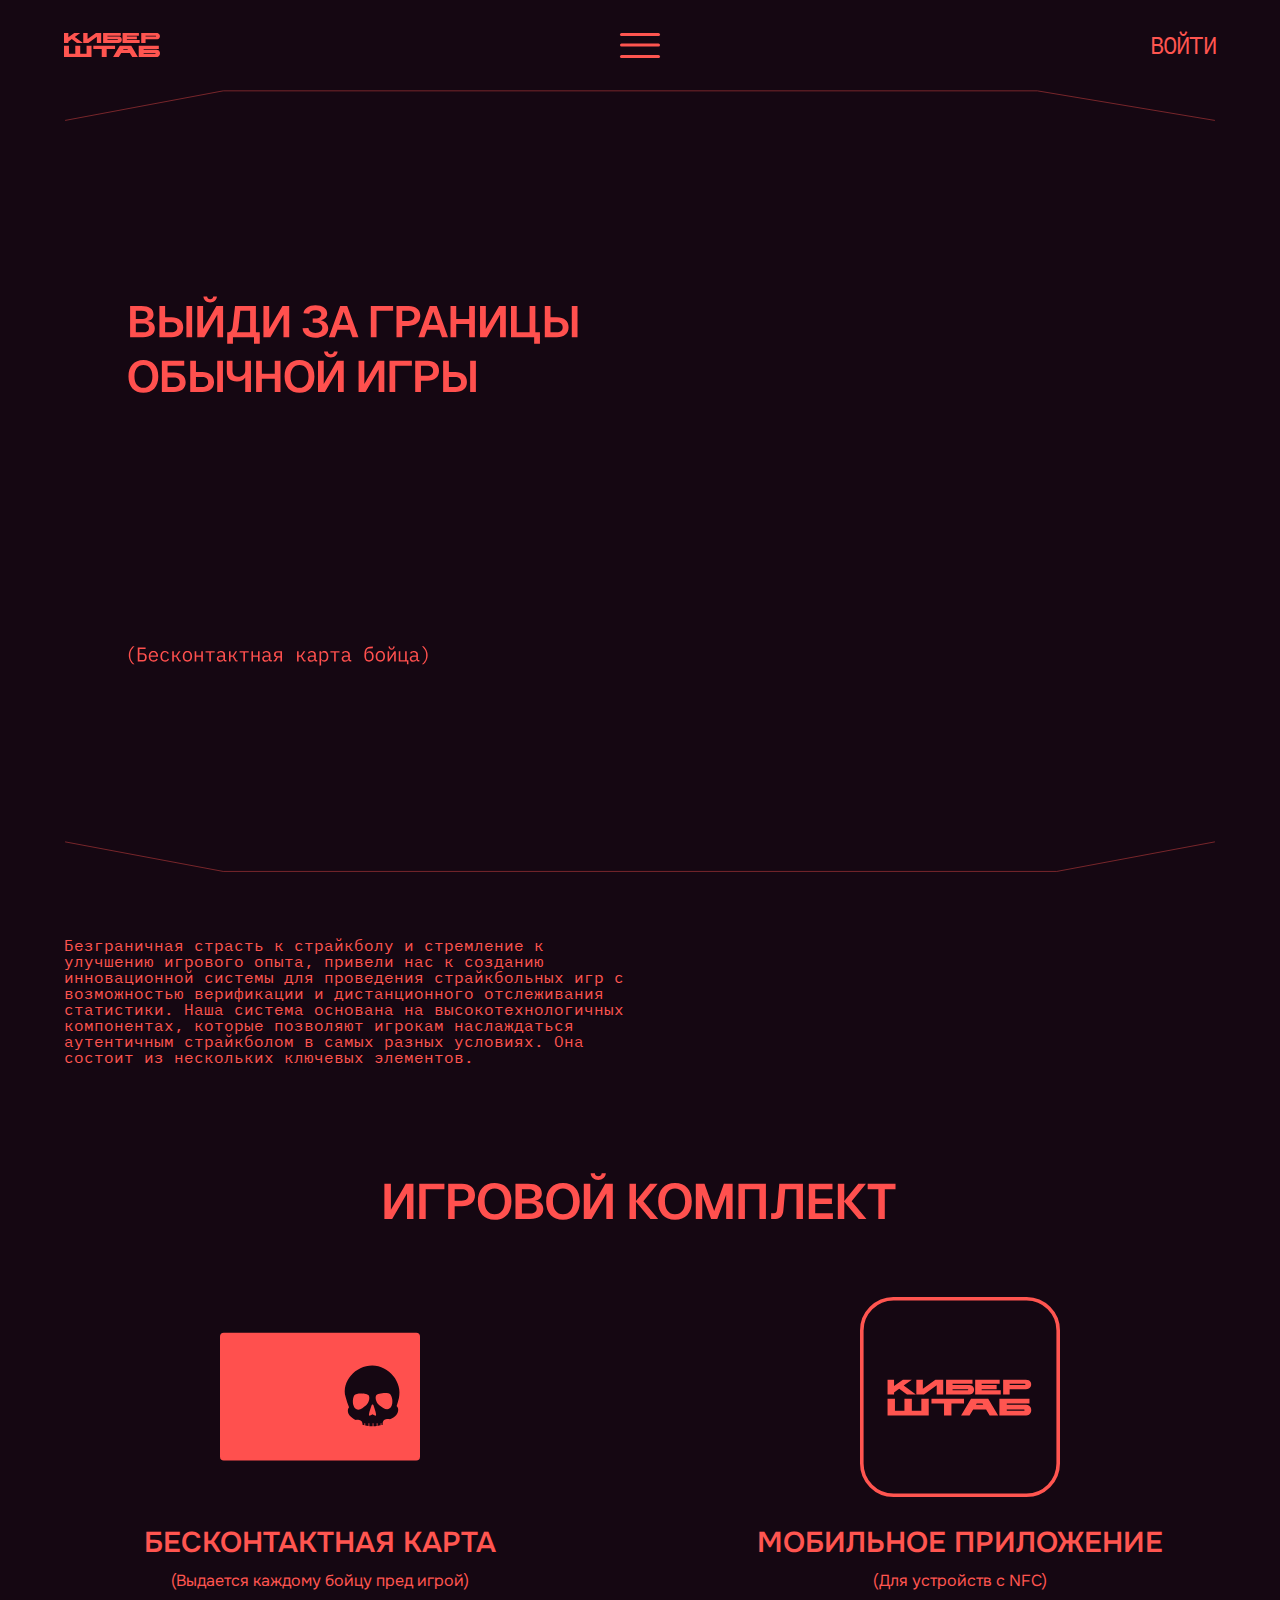
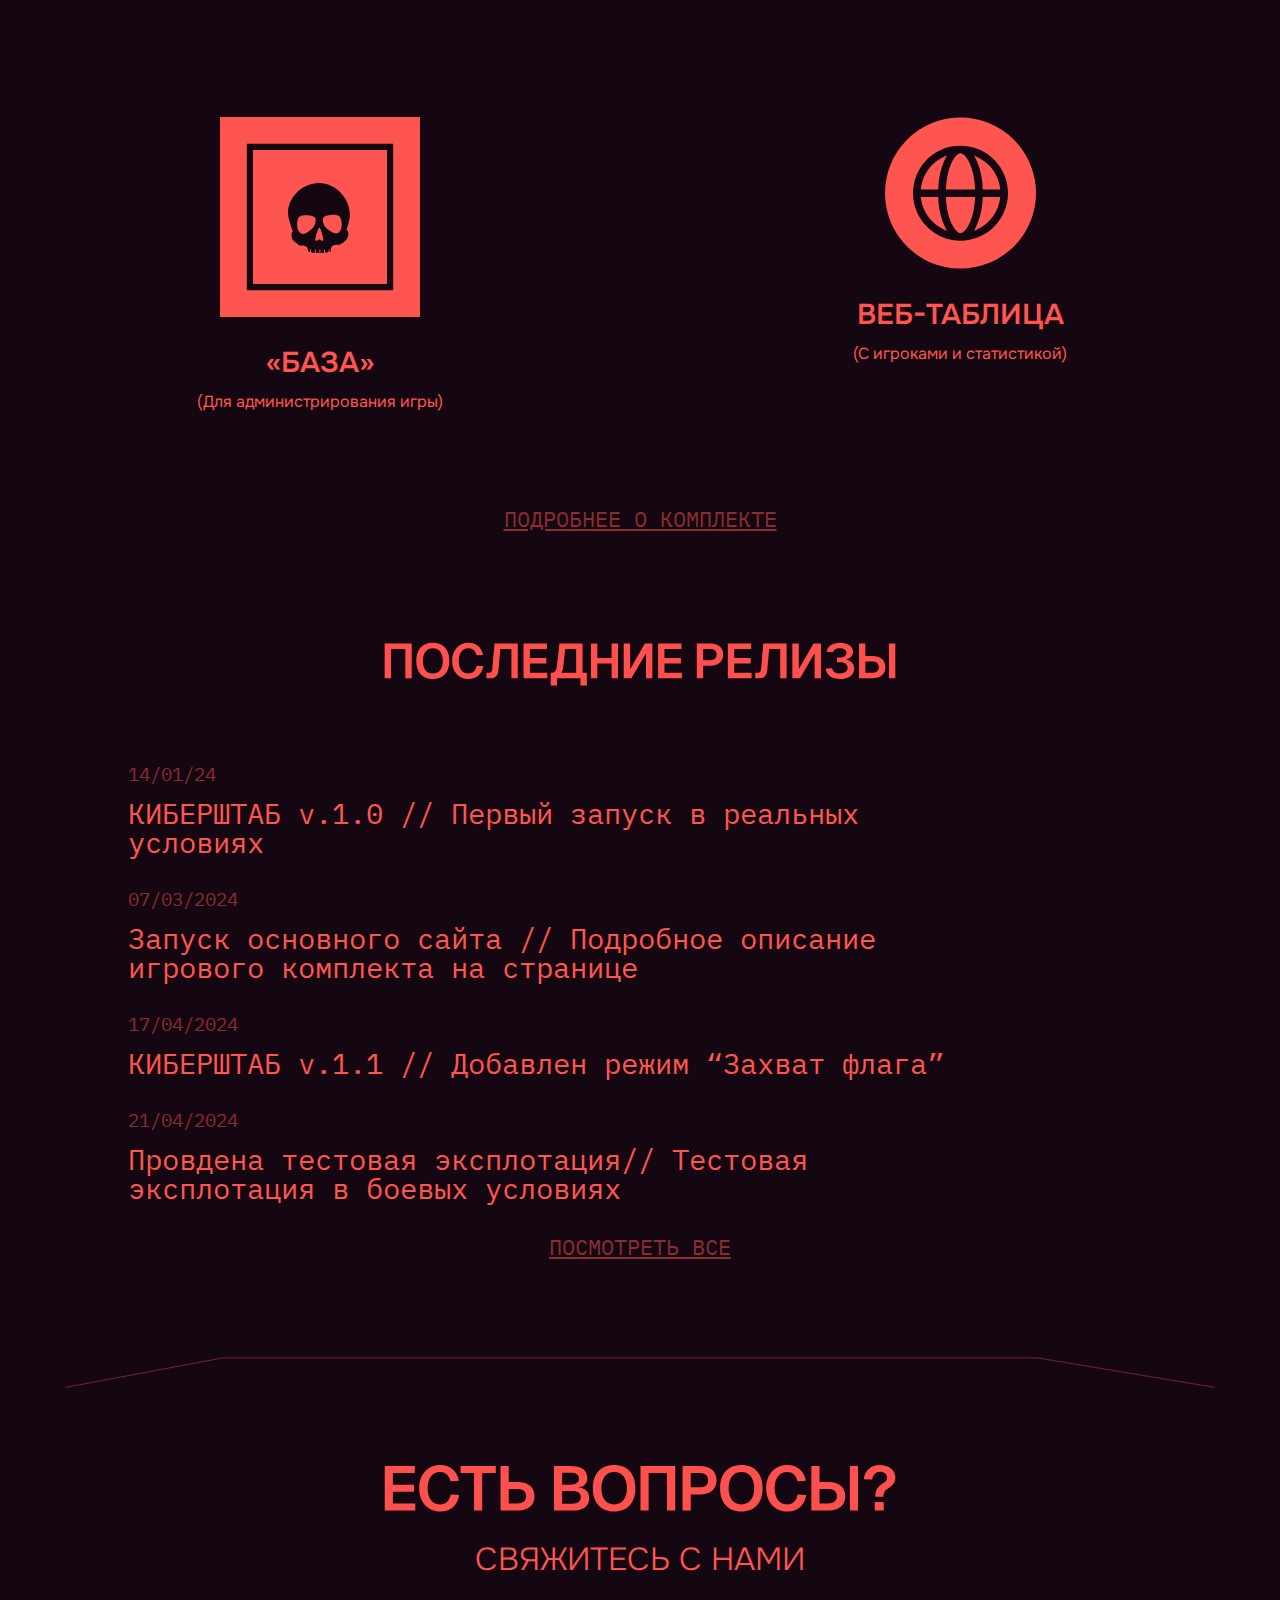
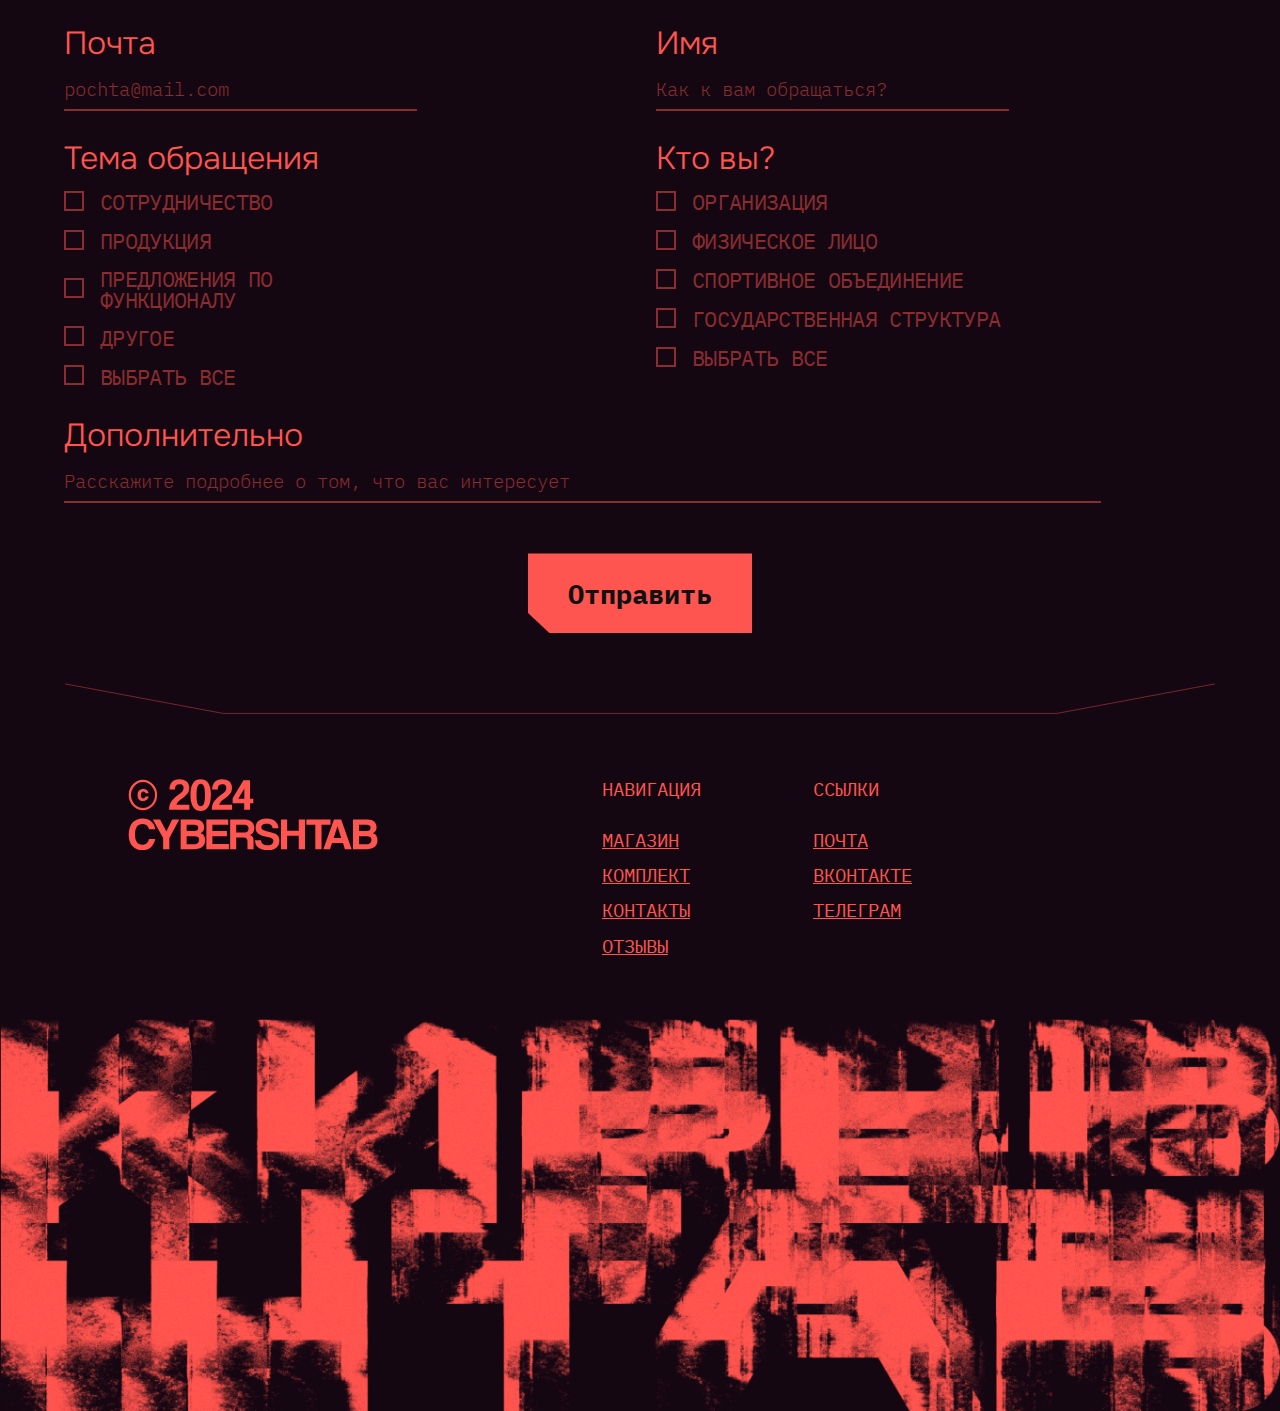
==== commit f57ee955: "b" ====
--- a/index.html
+++ b/index.html
@@ -65,8 +65,8 @@
                         </svg>
                     </div>
                     
-                    <svg xmlns="http://www.w3.org/2000/svg" class="first_block__card card_mobile" viewBox="0 0 322 206" fill="none"><path d="M0 4.99999C0 2.23857 2.23858 0 5 0H316.017C318.778 0 321.017 2.23858 321.017 5V200.24C321.017 203.002 318.778 205.24 316.017 205.24H5.00001C2.23858 205.24 0 203.002 0 200.24V4.99999Z" fill="#FF504E"></path><path d="M244.402 52.4912C217.546 52.4912 194.777 77.9836 201.642 102.997C203.312 109.09 205.073 114.682 207.122 119.684C203.879 123.156 205.28 129.86 208.365 133.096C210.257 135.079 214.484 138.49 218.031 139.878C220.899 139.473 229.292 139.017 228.772 147.573C229.745 147.954 230.764 148.285 231.814 148.584V145.201H233.079V148.917C234.779 149.334 236.557 149.658 238.411 149.874V145.201H239.672V149.993C241.389 150.149 243.15 150.234 244.959 150.234C244.974 150.234 244.99 150.234 245.005 150.234V145.199H246.268V150.211C248.068 150.174 249.833 150.068 251.531 149.87V145.199H252.797V149.695C254.561 149.444 256.255 149.101 257.868 148.657V145.201H259.131V148.281C259.857 148.05 260.563 147.807 261.247 147.533C259.836 136.842 271.049 138.632 272.641 138.938C276.309 137.753 280.96 134.02 282.971 131.913C286.18 128.552 287.582 121.425 283.818 118.095C283.692 117.982 283.545 117.904 283.412 117.794C284.81 113.875 286.044 109.582 287.191 104.906C293.358 79.7244 271.257 52.4912 244.402 52.4912ZM234.106 116.619C229.492 119.84 224.478 126.048 218.326 122.446C212.171 118.844 212.029 105.624 215.641 100.379C218.742 95.8697 236.52 96.9605 238.809 100.744C241.1 104.527 238.72 113.397 234.106 116.619ZM250.512 132.502C249.946 134.143 246.426 131.984 244.849 130.917C243.275 131.984 239.753 134.144 239.186 132.502C238.451 130.376 243.042 117.123 243.595 116.053C243.76 115.734 244.006 115.461 244.269 115.263C244.401 115.054 244.589 114.971 244.809 114.991C244.824 114.988 244.835 114.993 244.85 114.991C244.864 114.993 244.877 114.988 244.892 114.991C245.111 114.971 245.3 115.055 245.432 115.264C245.696 115.46 245.942 115.733 246.103 116.053C246.653 117.122 251.247 130.377 250.512 132.502ZM272.404 121.391C266.512 125.378 261.081 119.504 256.255 116.589C251.427 113.675 248.442 104.973 250.469 101.05C252.492 97.1296 270.156 94.9001 273.562 99.1978C277.523 104.202 278.292 117.401 272.404 121.391Z" fill="#150712"></path></svg>
-
+                    
+                        <img class="first_block__card card_mobile" src="./assets/Vector (1).svg" alt="">
                     <div class="first_block__textBase">
                         <svg class="first_block__pretitle" viewBox="0 0 271 18" fill="none" xmlns="http://www.w3.org/2000/svg">
                             <path d="M0.69 8.402C0.69 7.526 0.786 6.686 0.978 5.882C1.182 5.066 1.452 4.31 1.788 3.614C2.136 2.918 2.538 2.294 2.994 1.742C3.45 1.178 3.93 0.703999 4.434 0.319999H5.892C5.364 0.715999 4.866 1.178 4.398 1.706C3.942 2.222 3.534 2.792 3.174 3.416C2.826 4.028 2.55 4.694 2.346 5.414C2.142 6.122 2.04 6.86 2.04 7.628V9.176C2.04 9.944 2.142 10.688 2.346 11.408C2.55 12.116 2.826 12.782 3.174 13.406C3.534 14.018 3.942 14.582 4.398 15.098C4.866 15.626 5.364 16.088 5.892 16.484H4.434C3.93 16.112 3.45 15.644 2.994 15.08C2.538 14.516 2.136 13.886 1.788 13.19C1.452 12.494 1.182 11.744 0.978 10.94C0.786 10.124 0.69 9.278 0.69 8.402ZM8.78297 1.436H15.875V2.75H10.295V6.476H13.391C14.519 6.476 15.383 6.8 15.983 7.448C16.595 8.096 16.901 9.026 16.901 10.238C16.901 11.45 16.595 12.38 15.983 13.028C15.383 13.676 14.519 14 13.391 14H8.78297V1.436ZM13.355 12.686C13.955 12.686 14.429 12.53 14.777 12.218C15.125 11.894 15.299 11.39 15.299 10.706V9.77C15.299 9.086 15.125 8.588 14.777 8.276C14.429 7.952 13.955 7.79 13.355 7.79H10.295V12.686H13.355ZM23.0679 14.216C22.3959 14.216 21.7899 14.102 21.2499 13.874C20.7219 13.646 20.2659 13.322 19.8819 12.902C19.5099 12.47 19.2219 11.96 19.0179 11.372C18.8139 10.772 18.7119 10.106 18.7119 9.374C18.7119 8.63 18.8139 7.958 19.0179 7.358C19.2339 6.758 19.5279 6.248 19.8999 5.828C20.2719 5.396 20.7159 5.066 21.2319 4.838C21.7599 4.61 22.3419 4.496 22.9779 4.496C23.6019 4.496 24.1659 4.61 24.6699 4.838C25.1859 5.066 25.6239 5.384 25.9839 5.792C26.3439 6.188 26.6199 6.662 26.8119 7.214C27.0039 7.766 27.0999 8.372 27.0999 9.032V9.716H20.2239V10.148C20.2239 10.556 20.2899 10.934 20.4219 11.282C20.5539 11.63 20.7399 11.93 20.9799 12.182C21.2319 12.434 21.5319 12.632 21.8799 12.776C22.2399 12.908 22.6359 12.974 23.0679 12.974C23.6919 12.974 24.2319 12.83 24.6879 12.542C25.1439 12.254 25.4919 11.858 25.7319 11.354L26.7939 12.074C26.5179 12.698 26.0559 13.214 25.4079 13.622C24.7719 14.018 23.9919 14.216 23.0679 14.216ZM22.9779 5.684C22.5819 5.684 22.2159 5.756 21.8799 5.9C21.5439 6.044 21.2499 6.242 20.9979 6.494C20.7579 6.746 20.5659 7.046 20.4219 7.394C20.2899 7.73 20.2239 8.102 20.2239 8.51V8.636H25.5519V8.438C25.5519 8.03 25.4859 7.658 25.3539 7.322C25.2339 6.986 25.0599 6.698 24.8319 6.458C24.6159 6.206 24.3459 6.014 24.0219 5.882C23.7099 5.75 23.3619 5.684 22.9779 5.684ZM33.4829 14.216C32.8109 14.216 32.2109 14.102 31.6829 13.874C31.1669 13.634 30.7289 13.304 30.3689 12.884C30.0089 12.464 29.7329 11.954 29.5409 11.354C29.3609 10.754 29.2709 10.088 29.2709 9.356C29.2709 8.624 29.3669 7.958 29.5589 7.358C29.7509 6.758 30.0269 6.248 30.3869 5.828C30.7469 5.396 31.1849 5.066 31.7009 4.838C32.2169 4.61 32.8049 4.496 33.4649 4.496C34.3649 4.496 35.0969 4.694 35.6609 5.09C36.2249 5.486 36.6389 6.002 36.9029 6.638L35.7509 7.25C35.5829 6.77 35.3009 6.398 34.9049 6.134C34.5209 5.87 34.0409 5.738 33.4649 5.738C33.0449 5.738 32.6669 5.81 32.3309 5.954C32.0069 6.086 31.7309 6.278 31.5029 6.53C31.2749 6.782 31.1009 7.082 30.9809 7.43C30.8729 7.778 30.8189 8.156 30.8189 8.564V10.148C30.8189 10.556 30.8729 10.934 30.9809 11.282C31.1009 11.63 31.2749 11.93 31.5029 12.182C31.7309 12.434 32.0129 12.632 32.3489 12.776C32.6849 12.908 33.0689 12.974 33.5009 12.974C34.1249 12.974 34.6409 12.83 35.0489 12.542C35.4569 12.254 35.7809 11.858 36.0209 11.354L37.0469 12.056C36.7709 12.68 36.3389 13.196 35.7509 13.604C35.1749 14.012 34.4189 14.216 33.4829 14.216ZM39.9379 4.712H41.3779V8.6H43.3579L45.8599 4.712H47.3539L45.0859 8.24C44.8819 8.552 44.7019 8.774 44.5459 8.906C44.3899 9.026 44.2039 9.116 43.9879 9.176V9.248C44.2279 9.284 44.4319 9.368 44.5999 9.5C44.7679 9.62 44.9419 9.836 45.1219 10.148L46.6339 12.776H47.6779V14H46.6339C46.3219 14 46.0519 13.916 45.8239 13.748C45.5959 13.58 45.3679 13.304 45.1399 12.92L43.3579 9.824H41.3779V14H39.9379V4.712ZM53.6648 14.216C53.0168 14.216 52.4288 14.102 51.9008 13.874C51.3848 13.646 50.9408 13.322 50.5688 12.902C50.2088 12.47 49.9328 11.96 49.7408 11.372C49.5488 10.772 49.4528 10.1 49.4528 9.356C49.4528 8.624 49.5488 7.958 49.7408 7.358C49.9328 6.758 50.2088 6.248 50.5688 5.828C50.9408 5.396 51.3848 5.066 51.9008 4.838C52.4288 4.61 53.0168 4.496 53.6648 4.496C54.3128 4.496 54.8948 4.61 55.4108 4.838C55.9388 5.066 56.3828 5.396 56.7428 5.828C57.1148 6.248 57.3968 6.758 57.5888 7.358C57.7808 7.958 57.8768 8.624 57.8768 9.356C57.8768 10.1 57.7808 10.772 57.5888 11.372C57.3968 11.96 57.1148 12.47 56.7428 12.902C56.3828 13.322 55.9388 13.646 55.4108 13.874C54.8948 14.102 54.3128 14.216 53.6648 14.216ZM53.6648 12.974C54.4688 12.974 55.1168 12.734 55.6088 12.254C56.1008 11.774 56.3468 11.03 56.3468 10.022V8.69C56.3468 7.682 56.1008 6.938 55.6088 6.458C55.1168 5.978 54.4688 5.738 53.6648 5.738C52.8608 5.738 52.2128 5.978 51.7208 6.458C51.2288 6.938 50.9828 7.682 50.9828 8.69V10.022C50.9828 11.03 51.2288 11.774 51.7208 12.254C52.2128 12.734 52.8608 12.974 53.6648 12.974ZM60.2278 4.712H61.6678V8.6H66.1678V4.712H67.6078V14H66.1678V9.824H61.6678V14H60.2278V4.712ZM73.4508 5.936H70.0308V4.712H78.3108V5.936H74.8908V14H73.4508V5.936ZM87.9338 14C87.3698 14 86.9678 13.856 86.7278 13.568C86.4878 13.28 86.3378 12.92 86.2778 12.488H86.1878C85.9838 13.028 85.6538 13.454 85.1978 13.766C84.7538 14.066 84.1538 14.216 83.3978 14.216C82.4258 14.216 81.6518 13.964 81.0758 13.46C80.4998 12.956 80.2118 12.266 80.2118 11.39C80.2118 10.526 80.5238 9.86 81.1478 9.392C81.7838 8.924 82.8038 8.69 84.2078 8.69H86.1878V7.772C86.1878 7.088 85.9958 6.578 85.6118 6.242C85.2278 5.894 84.6818 5.72 83.9738 5.72C83.3498 5.72 82.8398 5.846 82.4438 6.098C82.0478 6.338 81.7298 6.668 81.4898 7.088L80.5178 6.368C80.6378 6.128 80.7998 5.894 81.0038 5.666C81.2078 5.438 81.4598 5.24 81.7598 5.072C82.0598 4.892 82.4018 4.754 82.7858 4.658C83.1698 4.55 83.5958 4.496 84.0638 4.496C85.1558 4.496 86.0198 4.772 86.6558 5.324C87.3038 5.876 87.6278 6.644 87.6278 7.628V12.74H88.9238V14H87.9338ZM83.6498 13.01C84.0218 13.01 84.3578 12.968 84.6578 12.884C84.9698 12.788 85.2398 12.668 85.4678 12.524C85.6958 12.368 85.8698 12.188 85.9898 11.984C86.1218 11.768 86.1878 11.54 86.1878 11.3V9.77H84.2078C83.3438 9.77 82.7138 9.89 82.3178 10.13C81.9218 10.37 81.7238 10.718 81.7238 11.174V11.552C81.7238 12.032 81.8918 12.398 82.2278 12.65C82.5758 12.89 83.0498 13.01 83.6498 13.01ZM91.2027 4.712H92.6427V8.6H94.6227L97.1247 4.712H98.6187L96.3507 8.24C96.1467 8.552 95.9667 8.774 95.8107 8.906C95.6547 9.026 95.4687 9.116 95.2527 9.176V9.248C95.4927 9.284 95.6967 9.368 95.8647 9.5C96.0327 9.62 96.2067 9.836 96.3867 10.148L97.8987 12.776H98.9427V14H97.8987C97.5867 14 97.3167 13.916 97.0887 13.748C96.8607 13.58 96.6327 13.304 96.4047 12.92L94.6227 9.824H92.6427V14H91.2027V4.712ZM104.21 5.936H100.79V4.712H109.07V5.936H105.65V14H104.21V5.936ZM111.493 4.712H112.933V8.6H117.433V4.712H118.873V14H117.433V9.824H112.933V14H111.493V4.712ZM128.946 14C128.382 14 127.98 13.856 127.74 13.568C127.5 13.28 127.35 12.92 127.29 12.488H127.2C126.996 13.028 126.666 13.454 126.21 13.766C125.766 14.066 125.166 14.216 124.41 14.216C123.438 14.216 122.664 13.964 122.088 13.46C121.512 12.956 121.224 12.266 121.224 11.39C121.224 10.526 121.536 9.86 122.16 9.392C122.796 8.924 123.816 8.69 125.22 8.69H127.2V7.772C127.2 7.088 127.008 6.578 126.624 6.242C126.24 5.894 125.694 5.72 124.986 5.72C124.362 5.72 123.852 5.846 123.456 6.098C123.06 6.338 122.742 6.668 122.502 7.088L121.53 6.368C121.65 6.128 121.812 5.894 122.016 5.666C122.22 5.438 122.472 5.24 122.772 5.072C123.072 4.892 123.414 4.754 123.798 4.658C124.182 4.55 124.608 4.496 125.076 4.496C126.168 4.496 127.032 4.772 127.668 5.324C128.316 5.876 128.64 6.644 128.64 7.628V12.74H129.936V14H128.946ZM124.662 13.01C125.034 13.01 125.37 12.968 125.67 12.884C125.982 12.788 126.252 12.668 126.48 12.524C126.708 12.368 126.882 12.188 127.002 11.984C127.134 11.768 127.2 11.54 127.2 11.3V9.77H125.22C124.356 9.77 123.726 9.89 123.33 10.13C122.934 10.37 122.736 10.718 122.736 11.174V11.552C122.736 12.032 122.904 12.398 123.24 12.65C123.588 12.89 124.062 13.01 124.662 13.01ZM131.513 12.776H132.557L133.367 11.246C133.511 10.97 133.667 10.76 133.835 10.616C134.003 10.472 134.207 10.382 134.447 10.346V10.274C133.691 10.238 133.073 9.998 132.593 9.554C132.125 9.098 131.891 8.438 131.891 7.574C131.891 6.686 132.161 5.99 132.701 5.486C133.241 4.97 133.985 4.712 134.933 4.712H139.109V14H137.669V10.418H135.419L134.141 12.812C133.925 13.208 133.691 13.508 133.439 13.712C133.199 13.904 132.887 14 132.503 14H131.513V12.776ZM137.669 5.936H135.149C134.609 5.936 134.183 6.044 133.871 6.26C133.571 6.476 133.421 6.824 133.421 7.304V7.862C133.421 8.342 133.571 8.69 133.871 8.906C134.183 9.122 134.609 9.23 135.149 9.23H137.669V5.936ZM152.721 4.712H154.161V8.6H156.141L158.643 4.712H160.137L157.869 8.24C157.665 8.552 157.485 8.774 157.329 8.906C157.173 9.026 156.987 9.116 156.771 9.176V9.248C157.011 9.284 157.215 9.368 157.383 9.5C157.551 9.62 157.725 9.836 157.905 10.148L159.417 12.776H160.461V14H159.417C159.105 14 158.835 13.916 158.607 13.748C158.379 13.58 158.151 13.304 157.923 12.92L156.141 9.824H154.161V14H152.721V4.712ZM169.958 14C169.394 14 168.992 13.856 168.752 13.568C168.512 13.28 168.362 12.92 168.302 12.488H168.212C168.008 13.028 167.678 13.454 167.222 13.766C166.778 14.066 166.178 14.216 165.422 14.216C164.45 14.216 163.676 13.964 163.1 13.46C162.524 12.956 162.236 12.266 162.236 11.39C162.236 10.526 162.548 9.86 163.172 9.392C163.808 8.924 164.828 8.69 166.232 8.69H168.212V7.772C168.212 7.088 168.02 6.578 167.636 6.242C167.252 5.894 166.706 5.72 165.998 5.72C165.374 5.72 164.864 5.846 164.468 6.098C164.072 6.338 163.754 6.668 163.514 7.088L162.542 6.368C162.662 6.128 162.824 5.894 163.028 5.666C163.232 5.438 163.484 5.24 163.784 5.072C164.084 4.892 164.426 4.754 164.81 4.658C165.194 4.55 165.62 4.496 166.088 4.496C167.18 4.496 168.044 4.772 168.68 5.324C169.328 5.876 169.652 6.644 169.652 7.628V12.74H170.948V14H169.958ZM165.674 13.01C166.046 13.01 166.382 12.968 166.682 12.884C166.994 12.788 167.264 12.668 167.492 12.524C167.72 12.368 167.894 12.188 168.014 11.984C168.146 11.768 168.212 11.54 168.212 11.3V9.77H166.232C165.368 9.77 164.738 9.89 164.342 10.13C163.946 10.37 163.748 10.718 163.748 11.174V11.552C163.748 12.032 163.916 12.398 164.252 12.65C164.6 12.89 165.074 13.01 165.674 13.01ZM173.01 4.712H174.45V6.224H174.522C175.122 5.072 176.076 4.496 177.384 4.496C178.524 4.496 179.412 4.922 180.048 5.774C180.696 6.626 181.02 7.82 181.02 9.356C181.02 10.892 180.696 12.086 180.048 12.938C179.412 13.79 178.524 14.216 177.384 14.216C176.076 14.216 175.122 13.64 174.522 12.488H174.45V17.6H173.01V4.712ZM176.826 12.938C177.666 12.938 178.314 12.686 178.77 12.182C179.238 11.666 179.472 10.988 179.472 10.148V8.564C179.472 7.724 179.238 7.052 178.77 6.548C178.314 6.032 177.666 5.774 176.826 5.774C176.502 5.774 176.196 5.816 175.908 5.9C175.62 5.984 175.368 6.11 175.152 6.278C174.936 6.434 174.762 6.632 174.63 6.872C174.51 7.1 174.45 7.37 174.45 7.682V11.03C174.45 11.342 174.51 11.618 174.63 11.858C174.762 12.086 174.936 12.284 175.152 12.452C175.368 12.608 175.62 12.728 175.908 12.812C176.196 12.896 176.502 12.938 176.826 12.938ZM186.233 5.936H182.813V4.712H191.093V5.936H187.673V14H186.233V5.936ZM200.716 14C200.152 14 199.75 13.856 199.51 13.568C199.27 13.28 199.12 12.92 199.06 12.488H198.97C198.766 13.028 198.436 13.454 197.98 13.766C197.536 14.066 196.936 14.216 196.18 14.216C195.208 14.216 194.434 13.964 193.858 13.46C193.282 12.956 192.994 12.266 192.994 11.39C192.994 10.526 193.306 9.86 193.93 9.392C194.566 8.924 195.586 8.69 196.99 8.69H198.97V7.772C198.97 7.088 198.778 6.578 198.394 6.242C198.01 5.894 197.464 5.72 196.756 5.72C196.132 5.72 195.622 5.846 195.226 6.098C194.83 6.338 194.512 6.668 194.272 7.088L193.3 6.368C193.42 6.128 193.582 5.894 193.786 5.666C193.99 5.438 194.242 5.24 194.542 5.072C194.842 4.892 195.184 4.754 195.568 4.658C195.952 4.55 196.378 4.496 196.846 4.496C197.938 4.496 198.802 4.772 199.438 5.324C200.086 5.876 200.41 6.644 200.41 7.628V12.74H201.706V14H200.716ZM196.432 13.01C196.804 13.01 197.14 12.968 197.44 12.884C197.752 12.788 198.022 12.668 198.25 12.524C198.478 12.368 198.652 12.188 198.772 11.984C198.904 11.768 198.97 11.54 198.97 11.3V9.77H196.99C196.126 9.77 195.496 9.89 195.1 10.13C194.704 10.37 194.506 10.718 194.506 11.174V11.552C194.506 12.032 194.674 12.398 195.01 12.65C195.358 12.89 195.832 13.01 196.432 13.01ZM217.73 14.216C217.106 14.216 216.536 14.102 216.02 13.874C215.516 13.646 215.078 13.298 214.706 12.83C214.346 12.362 214.064 11.774 213.86 11.066C213.656 10.346 213.554 9.494 213.554 8.51C213.554 7.142 213.644 5.978 213.824 5.018C214.016 4.058 214.304 3.266 214.688 2.642C215.084 2.018 215.582 1.556 216.182 1.256C216.794 0.955999 217.52 0.775999 218.36 0.715999L221.204 0.536V1.958L218.216 2.156C217.7 2.192 217.256 2.288 216.884 2.444C216.524 2.6 216.218 2.852 215.966 3.2C215.726 3.536 215.534 3.98 215.39 4.532C215.246 5.084 215.138 5.774 215.066 6.602H215.156C215.408 6.002 215.762 5.54 216.218 5.216C216.674 4.88 217.244 4.712 217.928 4.712C218.516 4.712 219.056 4.82 219.548 5.036C220.04 5.252 220.46 5.564 220.808 5.972C221.156 6.368 221.426 6.866 221.618 7.466C221.822 8.054 221.924 8.726 221.924 9.482C221.924 10.19 221.822 10.832 221.618 11.408C221.414 11.984 221.126 12.482 220.754 12.902C220.382 13.322 219.938 13.646 219.422 13.874C218.918 14.102 218.354 14.216 217.73 14.216ZM217.73 12.974C218.51 12.974 219.146 12.734 219.638 12.254C220.142 11.762 220.394 11.048 220.394 10.112V8.978C220.394 7.97 220.148 7.214 219.656 6.71C219.176 6.206 218.546 5.954 217.766 5.954C216.854 5.954 216.176 6.176 215.732 6.62C215.3 7.052 215.084 7.61 215.084 8.294V10.112C215.084 11.048 215.324 11.762 215.804 12.254C216.296 12.734 216.938 12.974 217.73 12.974ZM227.965 14.216C227.317 14.216 226.729 14.102 226.201 13.874C225.685 13.646 225.241 13.322 224.869 12.902C224.509 12.47 224.233 11.96 224.041 11.372C223.849 10.772 223.753 10.1 223.753 9.356C223.753 8.624 223.849 7.958 224.041 7.358C224.233 6.758 224.509 6.248 224.869 5.828C225.241 5.396 225.685 5.066 226.201 4.838C226.729 4.61 227.317 4.496 227.965 4.496C228.613 4.496 229.195 4.61 229.711 4.838C230.239 5.066 230.683 5.396 231.043 5.828C231.415 6.248 231.697 6.758 231.889 7.358C232.081 7.958 232.177 8.624 232.177 9.356C232.177 10.1 232.081 10.772 231.889 11.372C231.697 11.96 231.415 12.47 231.043 12.902C230.683 13.322 230.239 13.646 229.711 13.874C229.195 14.102 228.613 14.216 227.965 14.216ZM227.965 12.974C228.769 12.974 229.417 12.734 229.909 12.254C230.401 11.774 230.647 11.03 230.647 10.022V8.69C230.647 7.682 230.401 6.938 229.909 6.458C229.417 5.978 228.769 5.738 227.965 5.738C227.161 5.738 226.513 5.978 226.021 6.458C225.529 6.938 225.283 7.682 225.283 8.69V10.022C225.283 11.03 225.529 11.774 226.021 12.254C226.513 12.734 227.161 12.974 227.965 12.974ZM234.528 4.712H235.968V9.446L235.824 11.822H235.896L240.558 4.712H241.908V14H240.468V9.266L240.612 6.89H240.54L235.878 14H234.528V4.712ZM238.164 3.29C237.552 3.29 237.054 3.158 236.67 2.894C236.286 2.618 235.95 2.192 235.662 1.616L235.158 0.589999L236.454 0.176L237.174 2.084C237.306 2.132 237.468 2.162 237.66 2.174C237.852 2.186 238.02 2.192 238.164 2.192C238.308 2.192 238.476 2.186 238.668 2.174C238.86 2.162 239.022 2.132 239.154 2.084L239.874 0.176L241.17 0.589999L240.666 1.616C240.378 2.192 240.042 2.618 239.658 2.894C239.274 3.158 238.776 3.29 238.164 3.29ZM252.017 14H244.583V4.712H246.023V12.776H250.361V4.712H251.801V12.776H253.331V16.52H252.017V14ZM262.234 14C261.67 14 261.268 13.856 261.028 13.568C260.788 13.28 260.638 12.92 260.578 12.488H260.488C260.284 13.028 259.954 13.454 259.498 13.766C259.054 14.066 258.454 14.216 257.698 14.216C256.726 14.216 255.952 13.964 255.376 13.46C254.8 12.956 254.512 12.266 254.512 11.39C254.512 10.526 254.824 9.86 255.448 9.392C256.084 8.924 257.104 8.69 258.508 8.69H260.488V7.772C260.488 7.088 260.296 6.578 259.912 6.242C259.528 5.894 258.982 5.72 258.274 5.72C257.65 5.72 257.14 5.846 256.744 6.098C256.348 6.338 256.03 6.668 255.79 7.088L254.818 6.368C254.938 6.128 255.1 5.894 255.304 5.666C255.508 5.438 255.76 5.24 256.06 5.072C256.36 4.892 256.702 4.754 257.086 4.658C257.47 4.55 257.896 4.496 258.364 4.496C259.456 4.496 260.32 4.772 260.956 5.324C261.604 5.876 261.928 6.644 261.928 7.628V12.74H263.224V14H262.234ZM257.95 13.01C258.322 13.01 258.658 12.968 258.958 12.884C259.27 12.788 259.54 12.668 259.768 12.524C259.996 12.368 260.17 12.188 260.29 11.984C260.422 11.768 260.488 11.54 260.488 11.3V9.77H258.508C257.644 9.77 257.014 9.89 256.618 10.13C256.222 10.37 256.024 10.718 256.024 11.174V11.552C256.024 12.032 256.192 12.398 256.528 12.65C256.876 12.89 257.35 13.01 257.95 13.01ZM270.687 8.402C270.687 9.278 270.585 10.124 270.381 10.94C270.189 11.744 269.919 12.494 269.571 13.19C269.235 13.886 268.839 14.516 268.383 15.08C267.927 15.644 267.447 16.112 266.943 16.484H265.485C266.001 16.088 266.493 15.626 266.961 15.098C267.429 14.582 267.837 14.018 268.185 13.406C268.545 12.782 268.827 12.116 269.031 11.408C269.235 10.688 269.337 9.944 269.337 9.176V7.628C269.337 6.86 269.235 6.122 269.031 5.414C268.827 4.694 268.545 4.028 268.185 3.416C267.837 2.792 267.429 2.222 266.961 1.706C266.493 1.178 266.001 0.715999 265.485 0.319999H266.943C267.447 0.703999 267.927 1.178 268.383 1.742C268.839 2.294 269.235 2.918 269.571 3.614C269.919 4.31 270.189 5.066 270.381 5.882C270.585 6.686 270.687 7.526 270.687 8.402Z" fill="#FF504E"/>
@@ -77,7 +77,7 @@
                     
                 </div>
                 <div class="right__side">
-                    <img width="322" height="206"  src="./assets/cardd.png" alt="">  
+                   <img src="./assets/Vector (1).svg" alt="">
                 </div>
             </section>
 
@@ -107,10 +107,12 @@
                 <div class="third_block__cardsGrid">
                     <a href="/set" style="text-decoration: none;" class="third_block__card">
                         <div style="display: flex; flex-direction: column; gap: 2rem; align-items: center;">
-                            <svg  class="third_block__cardImg" viewBox="0 0 263 169" fill="none" xmlns="http://www.w3.org/2000/svg">
+                            <!-- <svg  class="third_block__cardImg" viewBox="0 0 263 169" fill="none" xmlns="http://www.w3.org/2000/svg">
                                 <rect width="263" height="168.148" rx="5" fill="#FF504E"/>
                                 <path d="M200.232 43.0049C178.23 43.0049 159.576 63.8901 165.2 84.3829C166.569 89.375 168.011 93.9563 169.689 98.0539C167.033 100.898 168.181 106.391 170.708 109.042C172.258 110.667 175.721 113.461 178.627 114.598C180.977 114.267 187.853 113.893 187.427 120.903C188.224 121.215 189.059 121.486 189.919 121.731V118.959H190.955V122.004C192.348 122.346 193.805 122.611 195.324 122.788V118.959H196.357V122.885C197.764 123.014 199.207 123.083 200.688 123.083C200.701 123.083 200.714 123.083 200.727 123.083V118.958H201.761V123.064C203.236 123.034 204.682 122.947 206.073 122.785V118.958H207.11V122.641C208.556 122.435 209.943 122.154 211.265 121.791V118.959H212.3V121.482C212.894 121.293 213.472 121.094 214.033 120.87C212.877 112.111 222.063 113.578 223.368 113.829C226.372 112.857 230.183 109.799 231.831 108.073C234.46 105.319 235.608 99.4801 232.525 96.7518C232.421 96.6598 232.301 96.5957 232.192 96.506C233.337 93.2949 234.348 89.7778 235.288 85.9469C240.341 65.3163 222.234 43.0049 200.232 43.0049ZM191.797 95.5427C188.017 98.182 183.909 103.268 178.869 100.317C173.827 97.366 173.71 86.5355 176.669 82.2377C179.21 78.5436 193.774 79.4373 195.65 82.5371C197.527 85.6362 195.577 92.9033 191.797 95.5427ZM205.238 108.555C204.774 109.9 201.89 108.131 200.599 107.257C199.309 108.131 196.423 109.901 195.959 108.555C195.357 106.814 199.118 95.9559 199.571 95.079C199.706 94.818 199.908 94.5945 200.123 94.432C200.231 94.2606 200.386 94.1925 200.565 94.2094C200.578 94.207 200.587 94.211 200.599 94.2094C200.611 94.211 200.621 94.207 200.634 94.2094C200.813 94.1925 200.968 94.2614 201.076 94.4328C201.293 94.5937 201.494 94.8172 201.626 95.079C202.076 95.9551 205.84 106.814 205.238 108.555ZM223.174 99.4529C218.347 102.719 213.897 97.9066 209.943 95.5186C205.987 93.1307 203.542 86.0013 205.203 82.7878C206.86 79.5758 221.332 77.7493 224.122 81.2703C227.367 85.3703 227.997 96.1833 223.174 99.4529Z" fill="#150712"/>
-                            </svg>
+                            </svg> -->
+
+                            <img src="./assets/block_card.svg"  class="third_block__cardImg" alt="">
     
                             <div style="width:100%; display: flex; flex-direction: column; gap: 1rem; align-items: center;">
                                 <h1 class="third_block__cardTitle">БЕСКОНТАКТНАЯ КАРТА</h1>
@@ -122,7 +124,7 @@
                     <a href="/set" style="text-decoration: none;" class="third_block__card">
                         <div style="display: flex; flex-direction: column; gap: 2rem; align-items: center;">
 
-                            <svg class="third_block__cardImg" viewBox="0 0 167 167" fill="none" xmlns="http://www.w3.org/2000/svg">
+                            <!-- <svg class="third_block__cardImg" viewBox="0 0 167 167" fill="none" xmlns="http://www.w3.org/2000/svg">
                                 <rect x="1.5" y="1.49902" width="164" height="164" rx="26.5" stroke="#FF5550" stroke-width="3"/>
                                 <path d="M23 81.352V68.999H28.4299V74.3637L35.8145 68.999H43.2715L36.4842 73.9226L46.7104 81.352H39.2534L32.7557 76.6402L28.4299 79.7814V81.352H23Z" fill="#FF5550"/>
                                 <path d="M47.0561 81.352V68.999H52.486V76.6226L62.9656 68.999H69.4996V81.352H64.0697V73.6049L53.4091 81.352H47.0561Z" fill="#FF5550"/>
@@ -133,8 +135,9 @@
                                 <path d="M70.172 88.915H59.6677V84.8814H86.8554V88.915H76.3511V98.999H70.172V88.915Z" fill="#FF5550"/>
                                 <path d="M105.293 93.957H94.4802L91.4936 98.999H84.3878L92.6882 84.8814H107.065L115.365 98.999H108.259L105.293 93.957ZM102.904 89.9234L102.307 88.915H97.4461L96.8488 89.9234H102.904Z" fill="#FF5550"/>
                                 <path d="M138.634 89.9234C139.608 89.9234 140.419 90.152 141.064 90.6091C141.709 91.0528 142.19 91.6108 142.506 92.2831C142.835 92.9553 143 93.6814 143 94.4612C143 95.241 142.835 95.9671 142.506 96.6394C142.19 97.3116 141.709 97.8763 141.064 98.3335C140.419 98.7772 139.608 98.999 138.634 98.999H116.389V84.8814H141.517V88.915H122.568V89.9234H138.634ZM122.568 93.957V94.9654H136.821C137.013 94.9654 137.157 94.9116 137.254 94.8041C137.35 94.6965 137.398 94.5822 137.398 94.4612C137.398 94.3402 137.35 94.2259 137.254 94.1184C137.157 94.0108 137.013 93.957 136.821 93.957H122.568Z" fill="#FF5550"/>
-                            </svg>
-                                
+                            </svg> -->
+                            
+                            <img src="./assets/cyber_card.svg" class="third_block__cardImg" alt="">
     
                             <div style="width:100%; display: flex; flex-direction: column; gap: 1rem; align-items: center;">
                                 
@@ -148,14 +151,16 @@
                         <div style="display: flex; flex-direction: column; gap: 2rem; align-items: center;">
                             
 
-                            <svg class="third_block__cardImg" viewBox="0 0 183 183" fill="none" xmlns="http://www.w3.org/2000/svg">
+                            <!-- <svg class="third_block__cardImg" viewBox="0 0 183 183" fill="none" xmlns="http://www.w3.org/2000/svg">
                                 <path d="M82.1683 103.881C82.7832 103.372 83.3842 102.875 83.9751 102.455C86.9482 100.341 88.4818 94.5197 87.0057 92.0373C85.5303 89.5542 74.0738 88.8384 72.0754 91.7974C69.7481 95.24 69.8396 103.916 73.8058 106.279C76.9828 108.173 79.6884 105.934 82.1683 103.881Z" fill="#FF5550"/>
                                 <path d="M90.898 111.838C91.9139 112.538 94.1823 113.955 94.5471 112.878C95.021 111.484 92.0603 102.785 91.706 102.084C91.602 101.874 91.4438 101.695 91.2739 101.566C91.1882 101.429 91.0667 101.373 90.9254 101.387C90.9156 101.385 90.9078 101.388 90.8986 101.387C90.8941 101.388 90.89 101.387 90.886 101.387C90.8815 101.386 90.8771 101.386 90.8718 101.387C90.7306 101.373 90.609 101.428 90.5241 101.565C90.3547 101.695 90.1959 101.874 90.09 102.084C89.7337 102.786 86.775 111.483 87.2483 112.878C87.6137 113.956 89.8834 112.538 90.898 111.838Z" fill="#FF5550"/>
                                 <path d="M100.15 103.742C102.763 105.626 105.614 107.683 108.655 105.587C112.449 102.968 111.954 94.3067 109.401 91.0225C107.206 88.2021 95.8231 89.6652 94.5196 92.238C93.2135 94.8121 95.1367 100.523 98.2484 102.436C98.8672 102.816 99.5014 103.274 100.15 103.742Z" fill="#FF5550"/>
                                 <path fill-rule="evenodd" clip-rule="evenodd" d="M152.814 30.1856H30.1856V152.814H152.814V30.1856ZM63.054 93.5158C58.6303 77.1006 73.3031 60.3711 90.6097 60.3711C107.916 60.3711 122.158 78.243 118.184 94.7685C117.445 97.8372 116.649 100.654 115.749 103.227C115.788 103.26 115.829 103.288 115.87 103.317C115.919 103.35 115.967 103.384 116.011 103.424C118.436 105.609 117.533 110.286 115.465 112.492C114.169 113.875 111.171 116.324 108.808 117.102C107.782 116.902 100.556 115.726 101.465 122.743C101.024 122.922 100.569 123.082 100.102 123.233V121.212H99.2879V123.48C98.2484 123.771 97.1567 123.997 96.0199 124.161V121.211H95.204V124.276C94.1097 124.406 92.9723 124.476 91.8125 124.5V121.211H90.9987V124.515H90.9686C89.803 124.515 88.6682 124.46 87.5614 124.357V121.212H86.7488V124.279C85.5545 124.137 84.4085 123.925 83.3129 123.651V121.212H82.4977V123.432C81.8211 123.236 81.1647 123.019 80.5378 122.769C80.8725 117.154 75.4643 117.453 73.6156 117.719C71.3301 116.808 68.6061 114.57 67.3869 113.268C65.3989 111.145 64.4961 106.745 66.5854 104.467C65.2656 101.184 64.1307 97.5146 63.054 93.5158Z" fill="#FF5550"/>
                                 <path fill-rule="evenodd" clip-rule="evenodd" d="M0 0H183V183H0V0ZM24.5258 24.5258V158.474H158.474V24.5258H24.5258Z" fill="#FF5550"/>
-                                </svg>
+                                </svg> -->
     
+                            <img src="./assets/base_card.svg" class="third_block__cardImg" alt="">
+
                             <div style="width:100%; display: flex; flex-direction: column; gap: 1rem; align-items: center;">
                                
                                 <h1 class="third_block__cardTitle">«БАЗА»</h1>
@@ -167,9 +172,11 @@
                     <a href="/set" style="text-decoration: none;" class="third_block__card">
                         <div style="display: flex; flex-direction: column; gap: 2rem; align-items: center;">
                             
-                            <svg class="third_block__cardImg" viewBox="0 0 151 152" fill="none" xmlns="http://www.w3.org/2000/svg">
+                            <!-- <svg class="third_block__cardImg" viewBox="0 0 151 152" fill="none" xmlns="http://www.w3.org/2000/svg">
                                 <path d="M151 76.0996C151 91.0321 146.572 105.629 138.276 118.045C129.98 130.461 118.188 140.138 104.393 145.852C90.5968 151.567 75.4163 153.062 60.7707 150.149C46.1251 147.236 32.6723 140.045 22.1135 129.486C11.5546 118.927 4.36393 105.474 1.45074 90.8289C-1.46244 76.1833 0.0327125 61.0028 5.74713 47.207C11.4615 33.4112 21.1386 21.6197 33.5545 13.3236C45.9704 5.02761 60.5675 0.599609 75.5 0.599609C95.5239 0.599609 114.728 8.55405 128.887 22.713C143.046 36.872 151 56.0757 151 76.0996ZM122.971 76.1562C122.971 66.7674 120.187 57.5895 114.97 49.783C109.754 41.9765 102.34 35.892 93.6662 32.2991C84.9921 28.7061 75.4474 27.7661 66.239 29.5977C57.0306 31.4294 48.5721 35.9505 41.9332 42.5894C35.2943 49.2283 30.7732 57.6868 28.9415 66.8952C27.1099 76.1036 28.0499 85.6483 31.6429 94.3224C35.2358 102.997 41.3203 110.41 49.1268 115.627C56.9333 120.843 66.1112 123.627 75.5 123.627C81.7339 123.627 87.9068 122.399 93.6662 120.013C99.4256 117.628 104.659 114.131 109.067 109.723C113.475 105.315 116.972 100.082 119.357 94.3224C121.743 88.563 122.971 82.3901 122.971 76.1562ZM53.2936 72.3812H35.7587C36.4447 65.208 39.0563 58.3535 43.3175 52.5424C47.5786 46.7313 53.3308 42.1797 59.9659 39.3688C60.5951 39.1046 61.2242 38.8561 61.8534 38.6233C56.3068 49.016 53.3692 60.6012 53.2936 72.3812ZM53.2936 79.9312C53.3713 91.7121 56.3122 103.297 61.8628 113.689C61.2211 113.456 60.5888 113.208 59.9659 112.944C53.3237 110.143 47.565 105.594 43.3024 99.7811C39.0398 93.968 36.4328 87.1081 35.7587 79.9312H53.2936ZM60.8436 72.3812C61.0107 67.9374 61.5251 63.5135 62.3819 59.1498C63.2391 54.5457 64.6492 50.0619 66.5816 45.7958C69.309 39.9917 72.8103 36.2356 75.5 36.2356C78.1897 36.2356 81.691 39.9917 84.4184 45.7958C86.3494 50.0624 87.7595 54.546 88.6181 59.1498C89.4735 63.5137 89.9878 67.9375 90.1565 72.3812H60.8436ZM90.1565 79.9312C89.988 84.3749 89.4737 88.7988 88.6181 93.1626C87.7588 97.7663 86.3488 102.25 84.4184 106.517C81.691 112.33 78.1897 116.077 75.5 116.077C72.8103 116.077 69.309 112.33 66.5816 106.517C64.6499 102.25 63.2399 97.7666 62.3819 93.1626C61.5249 88.799 61.0106 84.375 60.8436 79.9312H90.1565ZM103.728 47.9287C110.304 54.4841 114.378 63.1355 115.241 72.3812H97.7064C97.6295 60.6002 94.6885 49.0147 89.1372 38.6233C89.7789 38.8561 90.4113 39.1077 91.0341 39.3783C95.7796 41.3784 100.091 44.2825 103.728 47.9287ZM97.7064 79.9312H115.241C114.554 87.1041 111.942 93.9582 107.681 99.7691C103.42 105.58 97.6686 110.132 91.0341 112.944C90.405 113.214 89.7758 113.466 89.1466 113.699C94.6965 103.304 97.6343 91.7147 97.7064 79.9312Z" fill="#FF5550"/>
-                            </svg>
+                            </svg> -->
+
+                            <img src="./assets/web_table.svg" alt="">
     
     
                             <div style="width:100%; display: flex; flex-direction: column; gap: 1rem; align-items: center;">
@@ -189,6 +196,11 @@
             </section>
 
             <section class="four_block" style="margin-bottom: 4rem;">
+                <div class="mainPage_title__textBlock" style="margin-bottom: 4rem;">
+                    <svg class="third_block__title" viewBox="0 0 565 49" fill="none" xmlns="http://www.w3.org/2000/svg">
+                        <path d="M30.5136 1.66V40H23.4396V7.762H7.67163V40H0.651635V1.66H30.5136ZM53.8357 40.864C42.4417 40.864 35.5297 33.25 35.5297 20.884C35.5297 8.41 42.4417 0.795999 53.8357 0.795999C65.2837 0.795999 72.0877 8.41 72.0877 20.884C72.0877 33.25 65.2837 40.864 53.8357 40.864ZM42.8737 20.884C42.8737 29.524 46.9237 34.762 53.8357 34.762C60.7477 34.762 64.8517 29.524 64.8517 20.884C64.8517 12.136 60.7477 6.898 53.8357 6.898C46.9237 6.898 42.8737 12.136 42.8737 20.884ZM109.546 26.608C108.034 35.41 102.31 40.864 93.292 40.864C82.06 40.864 75.148 32.17 75.148 20.884C75.148 9.544 82.006 0.795999 93.292 0.795999C101.878 0.795999 107.656 5.926 109.33 14.404L101.986 14.728C100.96 9.76 97.774 6.898 93.184 6.898C85.732 6.898 82.438 13.108 82.438 20.884C82.438 28.606 85.786 34.762 93.184 34.762C97.99 34.762 101.23 31.684 102.148 26.23L109.546 26.608ZM147.603 1.66V40H140.583V7.762H128.379L126.273 31.144C125.787 36.544 123.141 40 117.957 40H112.989V33.898H116.121C118.119 33.898 119.199 32.386 119.415 29.956L121.899 1.66H147.603ZM153.957 1.66H179.769V7.762H160.977V17.752H179.121V23.8H160.977V33.898H180.201V40H153.957V1.66ZM219.093 1.66V33.898H223.845V48.1H216.771V40H190.959V48.1H183.939V33.898H185.775C188.583 33.898 190.203 31.522 190.743 26.77L193.551 1.66H219.093ZM195.657 33.898H212.019V7.762H199.977L197.817 27.31C197.493 30.172 196.791 32.332 195.657 33.898ZM228.342 40V1.66H235.362V17.644H251.184V1.66H258.204V40H251.184V23.746H235.362V40H228.342ZM296.122 1.66V40H289.102V12.298L273.01 40H264.532V1.66H271.606V30.118L287.914 1.66H296.122ZM302.463 1.66H328.275V7.762H309.483V17.752H327.627V23.8H309.483V33.898H328.707V40H302.463V1.66ZM360.057 1.66C369.021 1.66 374.367 6.25 374.367 13.864C374.367 21.532 369.021 26.176 360.057 26.176H352.227V40H345.207V1.66H360.057ZM352.227 20.074H359.733C364.485 20.074 367.131 17.968 367.131 13.864C367.131 9.868 364.539 7.762 359.733 7.762H352.227V20.074ZM379.447 1.66H405.259V7.762H386.467V17.752H404.611V23.8H386.467V33.898H405.691V40H379.447V1.66ZM444.314 1.66V40H437.294V7.762H425.09L422.984 31.144C422.498 36.544 419.852 40 414.668 40H409.7V33.898H412.832C414.83 33.898 415.91 32.386 416.126 29.956L418.61 1.66H444.314ZM482.258 1.66V40H475.238V12.298L459.146 40H450.668V1.66H457.742V30.118L474.05 1.66H482.258ZM503.864 17.05C506.996 17.104 510.398 15.592 510.398 11.542C510.398 8.68 507.59 6.898 503.108 6.898C498.896 6.898 496.088 8.572 495.71 11.218L488.582 10.786C489.284 4.846 495.17 0.795999 503.216 0.795999C511.856 0.795999 517.634 4.792 517.634 10.786C517.634 15.106 514.988 18.022 509.966 19.264C515.744 20.668 518.93 24.34 518.93 29.47C518.93 36.274 512.612 40.864 503.216 40.864C494.198 40.864 487.88 36.166 487.502 29.2L494.684 28.876C495.008 32.494 498.356 34.762 503.27 34.762C508.454 34.762 511.694 32.278 511.694 28.498C511.694 24.178 507.806 22.234 503.864 22.288L499.922 22.342V16.996L503.864 17.05ZM539.059 40H524.209V1.66H531.229V15.484H539.059C548.023 15.484 553.369 20.128 553.369 27.796C553.369 35.41 548.023 40 539.059 40ZM531.229 33.898H538.735C543.541 33.898 546.133 31.792 546.133 27.796C546.133 23.692 543.487 21.586 538.735 21.586H531.229V33.898ZM557.311 40V1.66H564.331V40H557.311Z" fill="#FF504E"/>
+                    </svg>
+                </div>
                 <div class="four_block__listSpace">
                     <a href="/develop" class="four_block__listElem">
                         <span class="four_block__listElem_date">14/01/24</span>
@@ -199,13 +211,14 @@
                         <h1 class="four_block__listElem_newsTitle">Запуск основного сайта // Подробное описание игрового комплекта на странице</h1>
                     </a>
                     <a href="/develop" class="four_block__listElem">
-                        <span class="four_block__listElem_date">25/04/2024</span>
-                        <h1 class="four_block__listElem_newsTitle">Публикация приложения в маркетах // Скачивайте на RuStore</h1>
+                        <span class="four_block__listElem_date">17/04/2024</span>
+                        <h1 class="four_block__listElem_newsTitle">КИБЕРШТАБ v.1.1 // Добавлен режим “Захват флага”</h1>
                     </a>
                     <a href="/develop" class="four_block__listElem">
-                        <span class="four_block__listElem_date">26/04/2024</span>
-                        <h1 class="four_block__listElem_newsTitle">КИБЕРШТАБ v.1.1 // Добавлен режим “Захват флага”</h1>
-                    </a>
+                        <span class="four_block__listElem_date">21/04/2024</span>
+                        <h1 class="four_block__listElem_newsTitle">Провдена тестовая эксплотация// Тестовая эксплотация в боевых условиях</h1>
+                    </a>
+                    
                 </div>
 
                 <div style="width: 100%; display: grid; place-items: center; height: 10vh;">
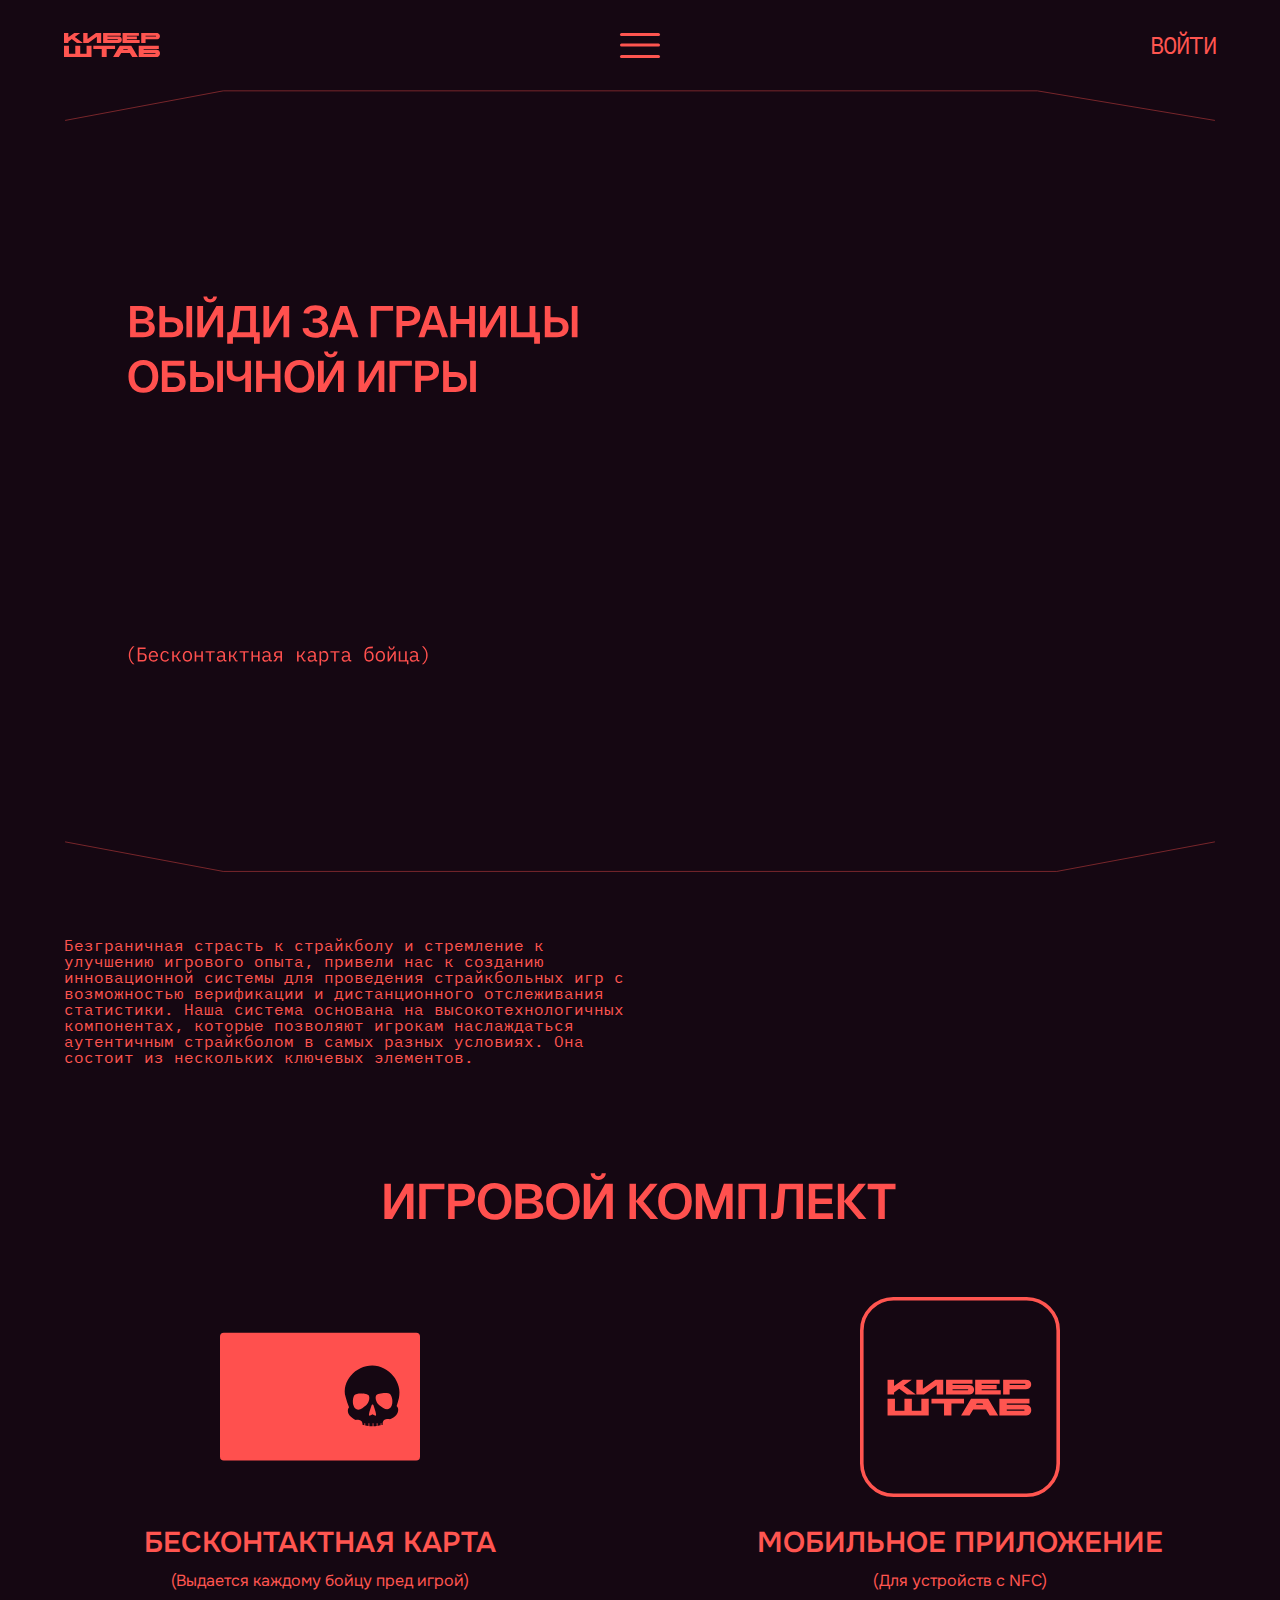
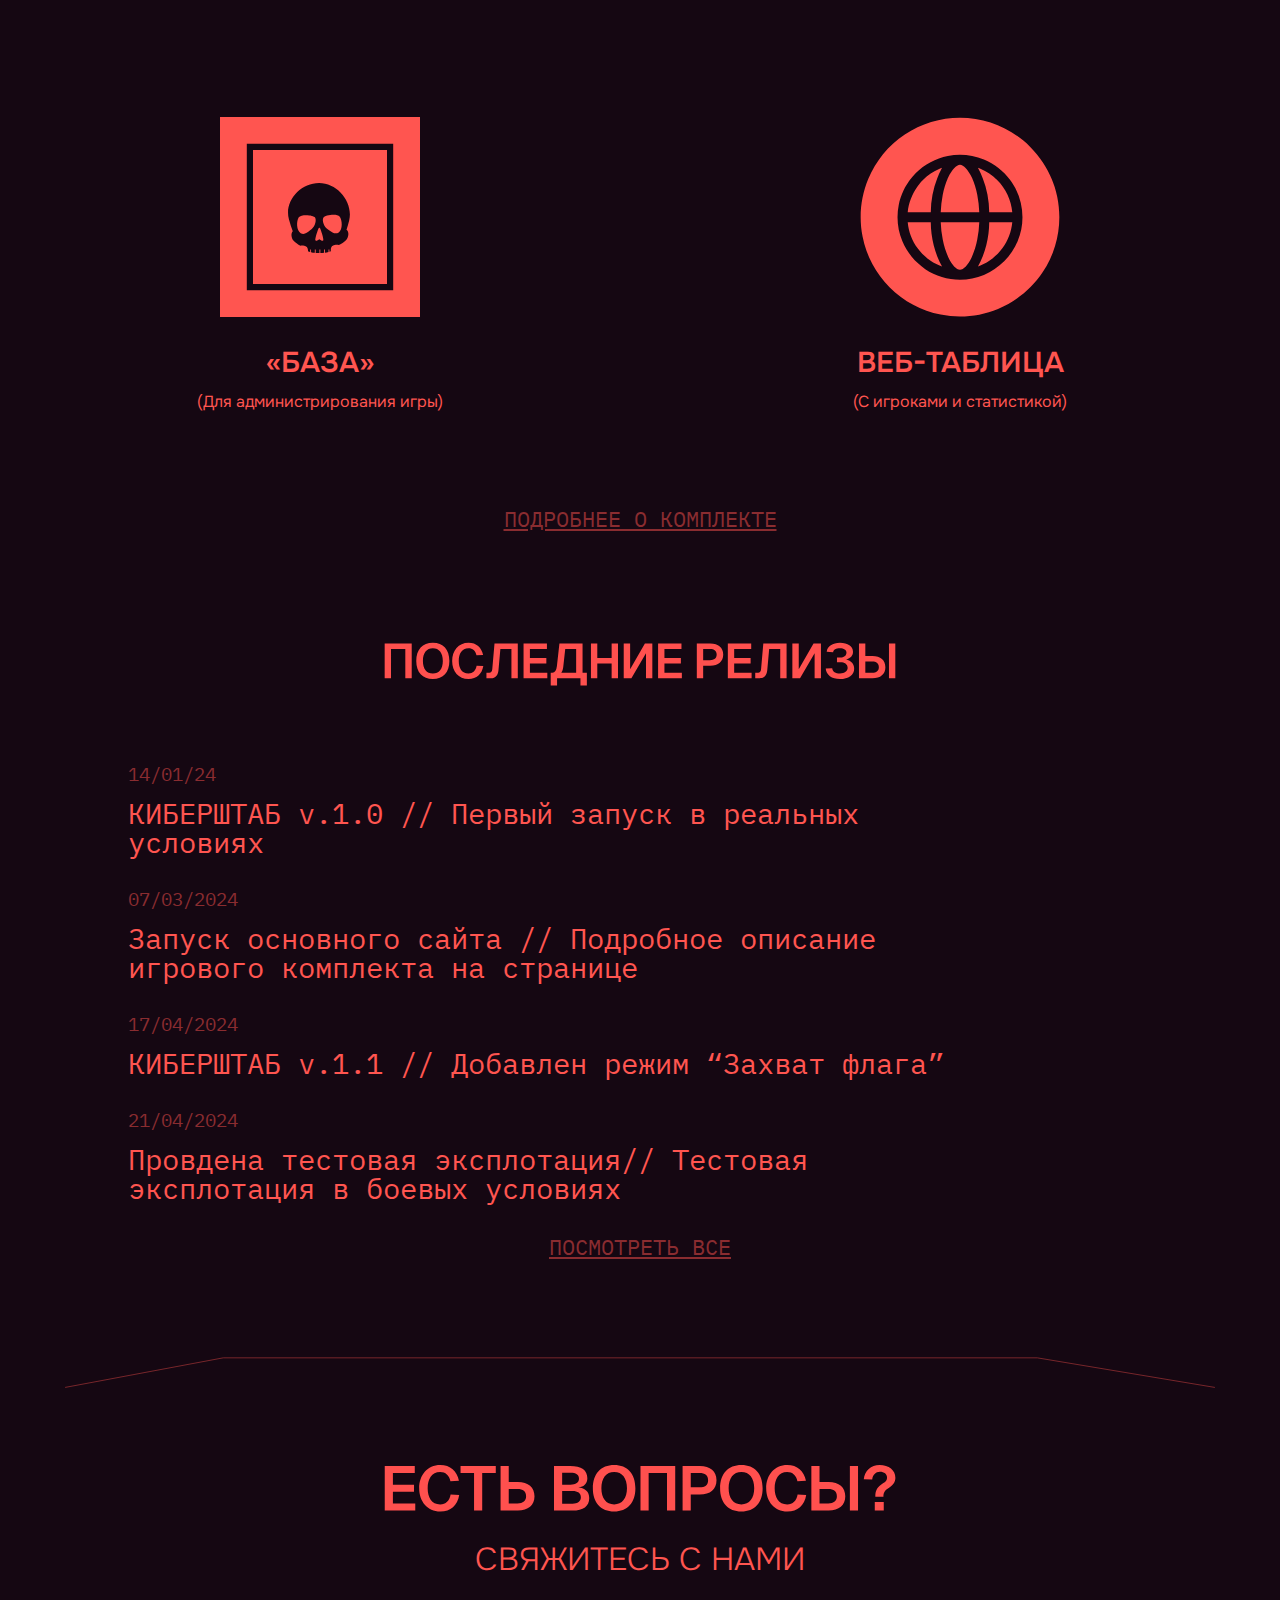
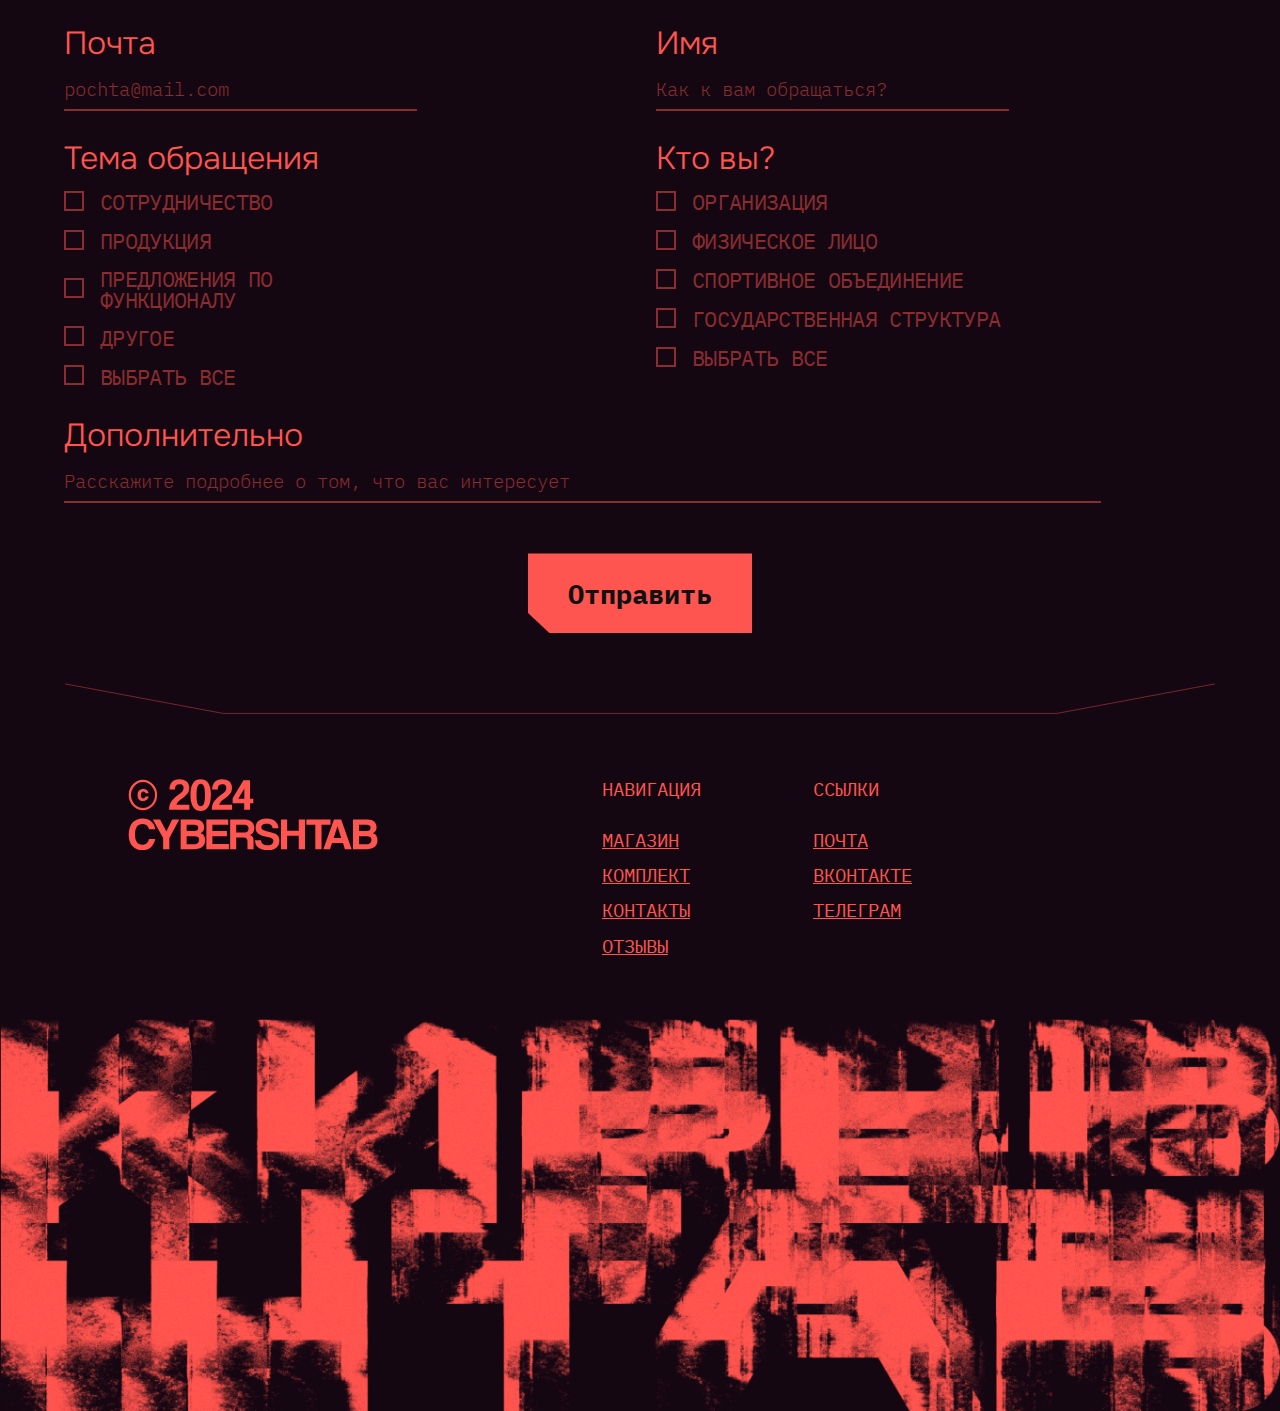
==== commit 736b3911: "Update index.html" ====
--- a/index.html
+++ b/index.html
@@ -107,12 +107,12 @@
                 <div class="third_block__cardsGrid">
                     <a href="/set" style="text-decoration: none;" class="third_block__card">
                         <div style="display: flex; flex-direction: column; gap: 2rem; align-items: center;">
-                            <!-- <svg  class="third_block__cardImg" viewBox="0 0 263 169" fill="none" xmlns="http://www.w3.org/2000/svg">
+                            <svg  class="third_block__cardImg" viewBox="0 0 263 169" fill="none" xmlns="http://www.w3.org/2000/svg">
                                 <rect width="263" height="168.148" rx="5" fill="#FF504E"/>
                                 <path d="M200.232 43.0049C178.23 43.0049 159.576 63.8901 165.2 84.3829C166.569 89.375 168.011 93.9563 169.689 98.0539C167.033 100.898 168.181 106.391 170.708 109.042C172.258 110.667 175.721 113.461 178.627 114.598C180.977 114.267 187.853 113.893 187.427 120.903C188.224 121.215 189.059 121.486 189.919 121.731V118.959H190.955V122.004C192.348 122.346 193.805 122.611 195.324 122.788V118.959H196.357V122.885C197.764 123.014 199.207 123.083 200.688 123.083C200.701 123.083 200.714 123.083 200.727 123.083V118.958H201.761V123.064C203.236 123.034 204.682 122.947 206.073 122.785V118.958H207.11V122.641C208.556 122.435 209.943 122.154 211.265 121.791V118.959H212.3V121.482C212.894 121.293 213.472 121.094 214.033 120.87C212.877 112.111 222.063 113.578 223.368 113.829C226.372 112.857 230.183 109.799 231.831 108.073C234.46 105.319 235.608 99.4801 232.525 96.7518C232.421 96.6598 232.301 96.5957 232.192 96.506C233.337 93.2949 234.348 89.7778 235.288 85.9469C240.341 65.3163 222.234 43.0049 200.232 43.0049ZM191.797 95.5427C188.017 98.182 183.909 103.268 178.869 100.317C173.827 97.366 173.71 86.5355 176.669 82.2377C179.21 78.5436 193.774 79.4373 195.65 82.5371C197.527 85.6362 195.577 92.9033 191.797 95.5427ZM205.238 108.555C204.774 109.9 201.89 108.131 200.599 107.257C199.309 108.131 196.423 109.901 195.959 108.555C195.357 106.814 199.118 95.9559 199.571 95.079C199.706 94.818 199.908 94.5945 200.123 94.432C200.231 94.2606 200.386 94.1925 200.565 94.2094C200.578 94.207 200.587 94.211 200.599 94.2094C200.611 94.211 200.621 94.207 200.634 94.2094C200.813 94.1925 200.968 94.2614 201.076 94.4328C201.293 94.5937 201.494 94.8172 201.626 95.079C202.076 95.9551 205.84 106.814 205.238 108.555ZM223.174 99.4529C218.347 102.719 213.897 97.9066 209.943 95.5186C205.987 93.1307 203.542 86.0013 205.203 82.7878C206.86 79.5758 221.332 77.7493 224.122 81.2703C227.367 85.3703 227.997 96.1833 223.174 99.4529Z" fill="#150712"/>
-                            </svg> -->
-
-                            <img src="./assets/block_card.svg"  class="third_block__cardImg" alt="">
+                            </svg>
+
+   
     
                             <div style="width:100%; display: flex; flex-direction: column; gap: 1rem; align-items: center;">
                                 <h1 class="third_block__cardTitle">БЕСКОНТАКТНАЯ КАРТА</h1>
@@ -124,7 +124,7 @@
                     <a href="/set" style="text-decoration: none;" class="third_block__card">
                         <div style="display: flex; flex-direction: column; gap: 2rem; align-items: center;">
 
-                            <!-- <svg class="third_block__cardImg" viewBox="0 0 167 167" fill="none" xmlns="http://www.w3.org/2000/svg">
+                            <svg class="third_block__cardImg" viewBox="0 0 167 167" fill="none" xmlns="http://www.w3.org/2000/svg">
                                 <rect x="1.5" y="1.49902" width="164" height="164" rx="26.5" stroke="#FF5550" stroke-width="3"/>
                                 <path d="M23 81.352V68.999H28.4299V74.3637L35.8145 68.999H43.2715L36.4842 73.9226L46.7104 81.352H39.2534L32.7557 76.6402L28.4299 79.7814V81.352H23Z" fill="#FF5550"/>
                                 <path d="M47.0561 81.352V68.999H52.486V76.6226L62.9656 68.999H69.4996V81.352H64.0697V73.6049L53.4091 81.352H47.0561Z" fill="#FF5550"/>
@@ -135,9 +135,9 @@
                                 <path d="M70.172 88.915H59.6677V84.8814H86.8554V88.915H76.3511V98.999H70.172V88.915Z" fill="#FF5550"/>
                                 <path d="M105.293 93.957H94.4802L91.4936 98.999H84.3878L92.6882 84.8814H107.065L115.365 98.999H108.259L105.293 93.957ZM102.904 89.9234L102.307 88.915H97.4461L96.8488 89.9234H102.904Z" fill="#FF5550"/>
                                 <path d="M138.634 89.9234C139.608 89.9234 140.419 90.152 141.064 90.6091C141.709 91.0528 142.19 91.6108 142.506 92.2831C142.835 92.9553 143 93.6814 143 94.4612C143 95.241 142.835 95.9671 142.506 96.6394C142.19 97.3116 141.709 97.8763 141.064 98.3335C140.419 98.7772 139.608 98.999 138.634 98.999H116.389V84.8814H141.517V88.915H122.568V89.9234H138.634ZM122.568 93.957V94.9654H136.821C137.013 94.9654 137.157 94.9116 137.254 94.8041C137.35 94.6965 137.398 94.5822 137.398 94.4612C137.398 94.3402 137.35 94.2259 137.254 94.1184C137.157 94.0108 137.013 93.957 136.821 93.957H122.568Z" fill="#FF5550"/>
-                            </svg> -->
+                            </svg>
                             
-                            <img src="./assets/cyber_card.svg" class="third_block__cardImg" alt="">
+    
     
                             <div style="width:100%; display: flex; flex-direction: column; gap: 1rem; align-items: center;">
                                 
@@ -151,15 +151,14 @@
                         <div style="display: flex; flex-direction: column; gap: 2rem; align-items: center;">
                             
 
-                            <!-- <svg class="third_block__cardImg" viewBox="0 0 183 183" fill="none" xmlns="http://www.w3.org/2000/svg">
+                            <svg class="third_block__cardImg" viewBox="0 0 183 183" fill="none" xmlns="http://www.w3.org/2000/svg">
                                 <path d="M82.1683 103.881C82.7832 103.372 83.3842 102.875 83.9751 102.455C86.9482 100.341 88.4818 94.5197 87.0057 92.0373C85.5303 89.5542 74.0738 88.8384 72.0754 91.7974C69.7481 95.24 69.8396 103.916 73.8058 106.279C76.9828 108.173 79.6884 105.934 82.1683 103.881Z" fill="#FF5550"/>
                                 <path d="M90.898 111.838C91.9139 112.538 94.1823 113.955 94.5471 112.878C95.021 111.484 92.0603 102.785 91.706 102.084C91.602 101.874 91.4438 101.695 91.2739 101.566C91.1882 101.429 91.0667 101.373 90.9254 101.387C90.9156 101.385 90.9078 101.388 90.8986 101.387C90.8941 101.388 90.89 101.387 90.886 101.387C90.8815 101.386 90.8771 101.386 90.8718 101.387C90.7306 101.373 90.609 101.428 90.5241 101.565C90.3547 101.695 90.1959 101.874 90.09 102.084C89.7337 102.786 86.775 111.483 87.2483 112.878C87.6137 113.956 89.8834 112.538 90.898 111.838Z" fill="#FF5550"/>
                                 <path d="M100.15 103.742C102.763 105.626 105.614 107.683 108.655 105.587C112.449 102.968 111.954 94.3067 109.401 91.0225C107.206 88.2021 95.8231 89.6652 94.5196 92.238C93.2135 94.8121 95.1367 100.523 98.2484 102.436C98.8672 102.816 99.5014 103.274 100.15 103.742Z" fill="#FF5550"/>
                                 <path fill-rule="evenodd" clip-rule="evenodd" d="M152.814 30.1856H30.1856V152.814H152.814V30.1856ZM63.054 93.5158C58.6303 77.1006 73.3031 60.3711 90.6097 60.3711C107.916 60.3711 122.158 78.243 118.184 94.7685C117.445 97.8372 116.649 100.654 115.749 103.227C115.788 103.26 115.829 103.288 115.87 103.317C115.919 103.35 115.967 103.384 116.011 103.424C118.436 105.609 117.533 110.286 115.465 112.492C114.169 113.875 111.171 116.324 108.808 117.102C107.782 116.902 100.556 115.726 101.465 122.743C101.024 122.922 100.569 123.082 100.102 123.233V121.212H99.2879V123.48C98.2484 123.771 97.1567 123.997 96.0199 124.161V121.211H95.204V124.276C94.1097 124.406 92.9723 124.476 91.8125 124.5V121.211H90.9987V124.515H90.9686C89.803 124.515 88.6682 124.46 87.5614 124.357V121.212H86.7488V124.279C85.5545 124.137 84.4085 123.925 83.3129 123.651V121.212H82.4977V123.432C81.8211 123.236 81.1647 123.019 80.5378 122.769C80.8725 117.154 75.4643 117.453 73.6156 117.719C71.3301 116.808 68.6061 114.57 67.3869 113.268C65.3989 111.145 64.4961 106.745 66.5854 104.467C65.2656 101.184 64.1307 97.5146 63.054 93.5158Z" fill="#FF5550"/>
                                 <path fill-rule="evenodd" clip-rule="evenodd" d="M0 0H183V183H0V0ZM24.5258 24.5258V158.474H158.474V24.5258H24.5258Z" fill="#FF5550"/>
-                                </svg> -->
-    
-                            <img src="./assets/base_card.svg" class="third_block__cardImg" alt="">
+                            </svg>
+    
 
                             <div style="width:100%; display: flex; flex-direction: column; gap: 1rem; align-items: center;">
                                
@@ -172,11 +171,9 @@
                     <a href="/set" style="text-decoration: none;" class="third_block__card">
                         <div style="display: flex; flex-direction: column; gap: 2rem; align-items: center;">
                             
-                            <!-- <svg class="third_block__cardImg" viewBox="0 0 151 152" fill="none" xmlns="http://www.w3.org/2000/svg">
+                            <svg class="third_block__cardImg" viewBox="0 0 151 152" fill="none" xmlns="http://www.w3.org/2000/svg">
                                 <path d="M151 76.0996C151 91.0321 146.572 105.629 138.276 118.045C129.98 130.461 118.188 140.138 104.393 145.852C90.5968 151.567 75.4163 153.062 60.7707 150.149C46.1251 147.236 32.6723 140.045 22.1135 129.486C11.5546 118.927 4.36393 105.474 1.45074 90.8289C-1.46244 76.1833 0.0327125 61.0028 5.74713 47.207C11.4615 33.4112 21.1386 21.6197 33.5545 13.3236C45.9704 5.02761 60.5675 0.599609 75.5 0.599609C95.5239 0.599609 114.728 8.55405 128.887 22.713C143.046 36.872 151 56.0757 151 76.0996ZM122.971 76.1562C122.971 66.7674 120.187 57.5895 114.97 49.783C109.754 41.9765 102.34 35.892 93.6662 32.2991C84.9921 28.7061 75.4474 27.7661 66.239 29.5977C57.0306 31.4294 48.5721 35.9505 41.9332 42.5894C35.2943 49.2283 30.7732 57.6868 28.9415 66.8952C27.1099 76.1036 28.0499 85.6483 31.6429 94.3224C35.2358 102.997 41.3203 110.41 49.1268 115.627C56.9333 120.843 66.1112 123.627 75.5 123.627C81.7339 123.627 87.9068 122.399 93.6662 120.013C99.4256 117.628 104.659 114.131 109.067 109.723C113.475 105.315 116.972 100.082 119.357 94.3224C121.743 88.563 122.971 82.3901 122.971 76.1562ZM53.2936 72.3812H35.7587C36.4447 65.208 39.0563 58.3535 43.3175 52.5424C47.5786 46.7313 53.3308 42.1797 59.9659 39.3688C60.5951 39.1046 61.2242 38.8561 61.8534 38.6233C56.3068 49.016 53.3692 60.6012 53.2936 72.3812ZM53.2936 79.9312C53.3713 91.7121 56.3122 103.297 61.8628 113.689C61.2211 113.456 60.5888 113.208 59.9659 112.944C53.3237 110.143 47.565 105.594 43.3024 99.7811C39.0398 93.968 36.4328 87.1081 35.7587 79.9312H53.2936ZM60.8436 72.3812C61.0107 67.9374 61.5251 63.5135 62.3819 59.1498C63.2391 54.5457 64.6492 50.0619 66.5816 45.7958C69.309 39.9917 72.8103 36.2356 75.5 36.2356C78.1897 36.2356 81.691 39.9917 84.4184 45.7958C86.3494 50.0624 87.7595 54.546 88.6181 59.1498C89.4735 63.5137 89.9878 67.9375 90.1565 72.3812H60.8436ZM90.1565 79.9312C89.988 84.3749 89.4737 88.7988 88.6181 93.1626C87.7588 97.7663 86.3488 102.25 84.4184 106.517C81.691 112.33 78.1897 116.077 75.5 116.077C72.8103 116.077 69.309 112.33 66.5816 106.517C64.6499 102.25 63.2399 97.7666 62.3819 93.1626C61.5249 88.799 61.0106 84.375 60.8436 79.9312H90.1565ZM103.728 47.9287C110.304 54.4841 114.378 63.1355 115.241 72.3812H97.7064C97.6295 60.6002 94.6885 49.0147 89.1372 38.6233C89.7789 38.8561 90.4113 39.1077 91.0341 39.3783C95.7796 41.3784 100.091 44.2825 103.728 47.9287ZM97.7064 79.9312H115.241C114.554 87.1041 111.942 93.9582 107.681 99.7691C103.42 105.58 97.6686 110.132 91.0341 112.944C90.405 113.214 89.7758 113.466 89.1466 113.699C94.6965 103.304 97.6343 91.7147 97.7064 79.9312Z" fill="#FF5550"/>
-                            </svg> -->
-
-                            <img src="./assets/web_table.svg" alt="">
+                            </svg>
     
     
                             <div style="width:100%; display: flex; flex-direction: column; gap: 1rem; align-items: center;">
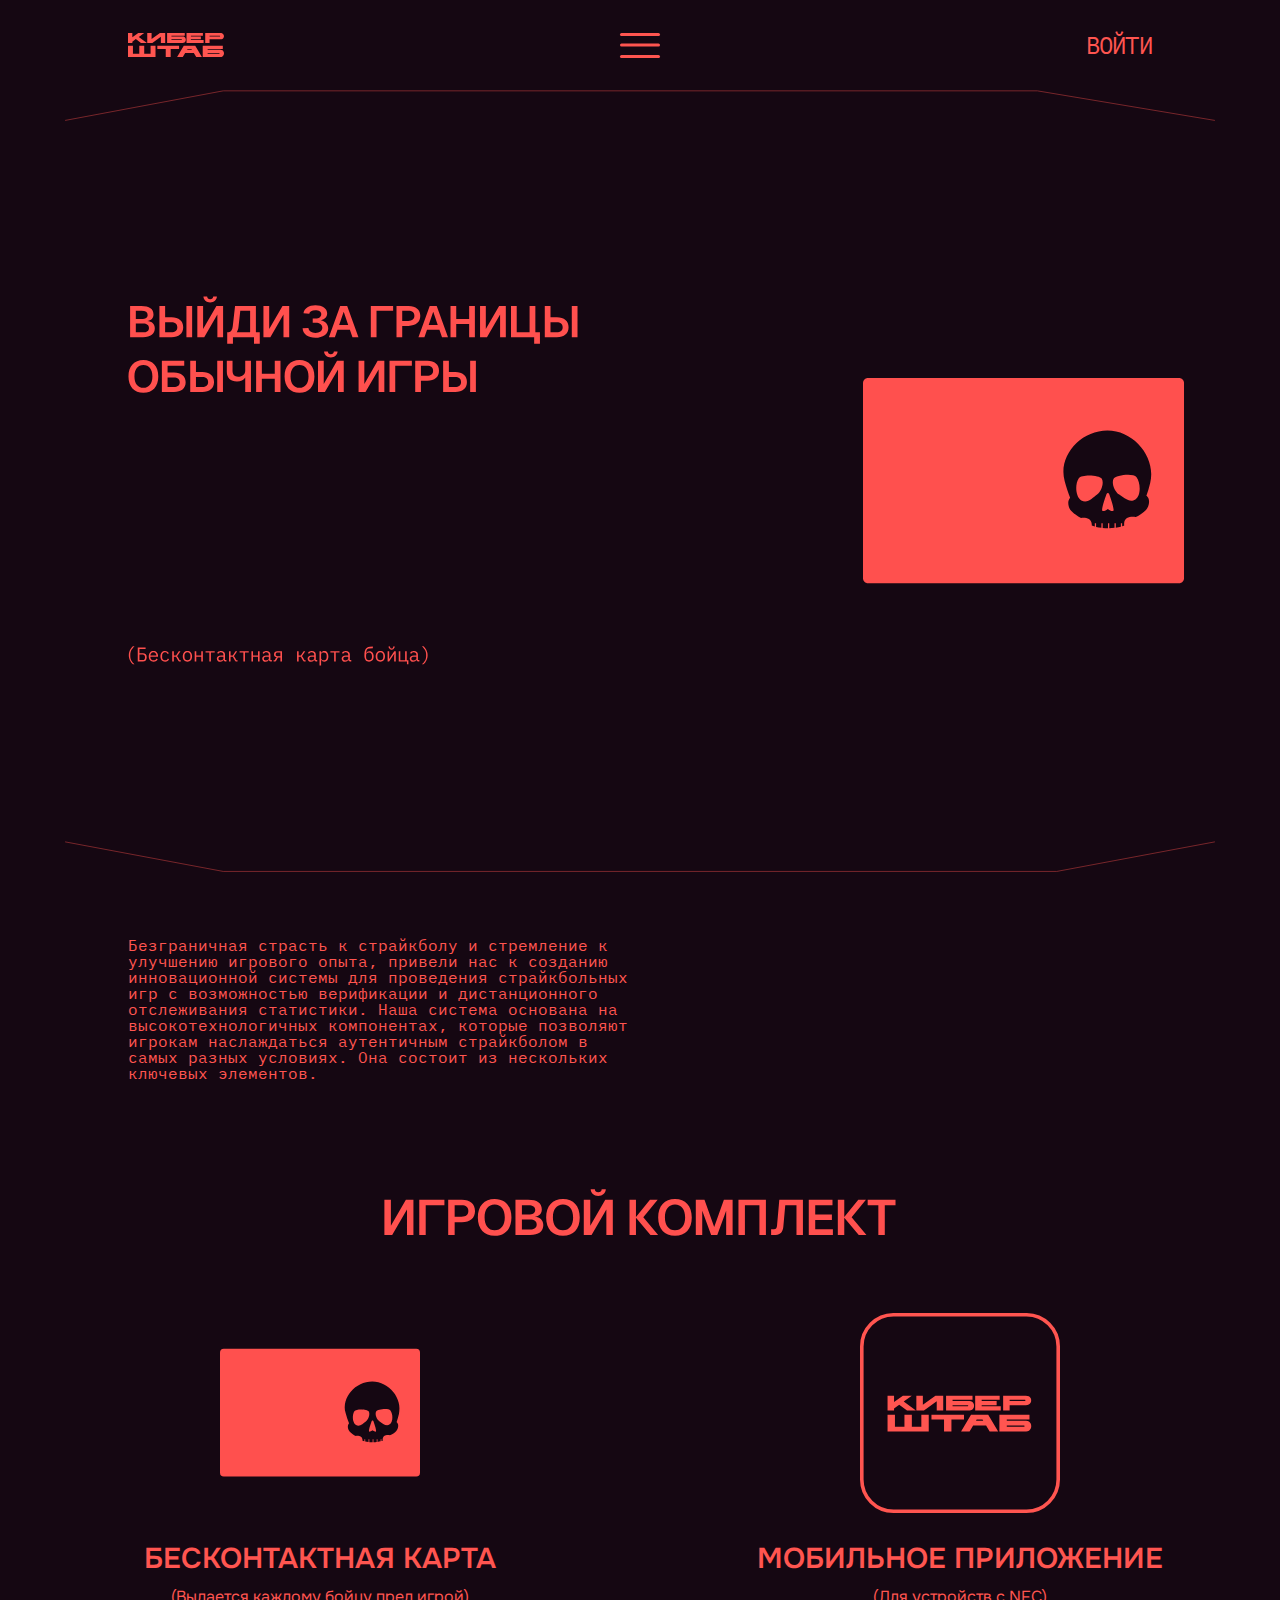
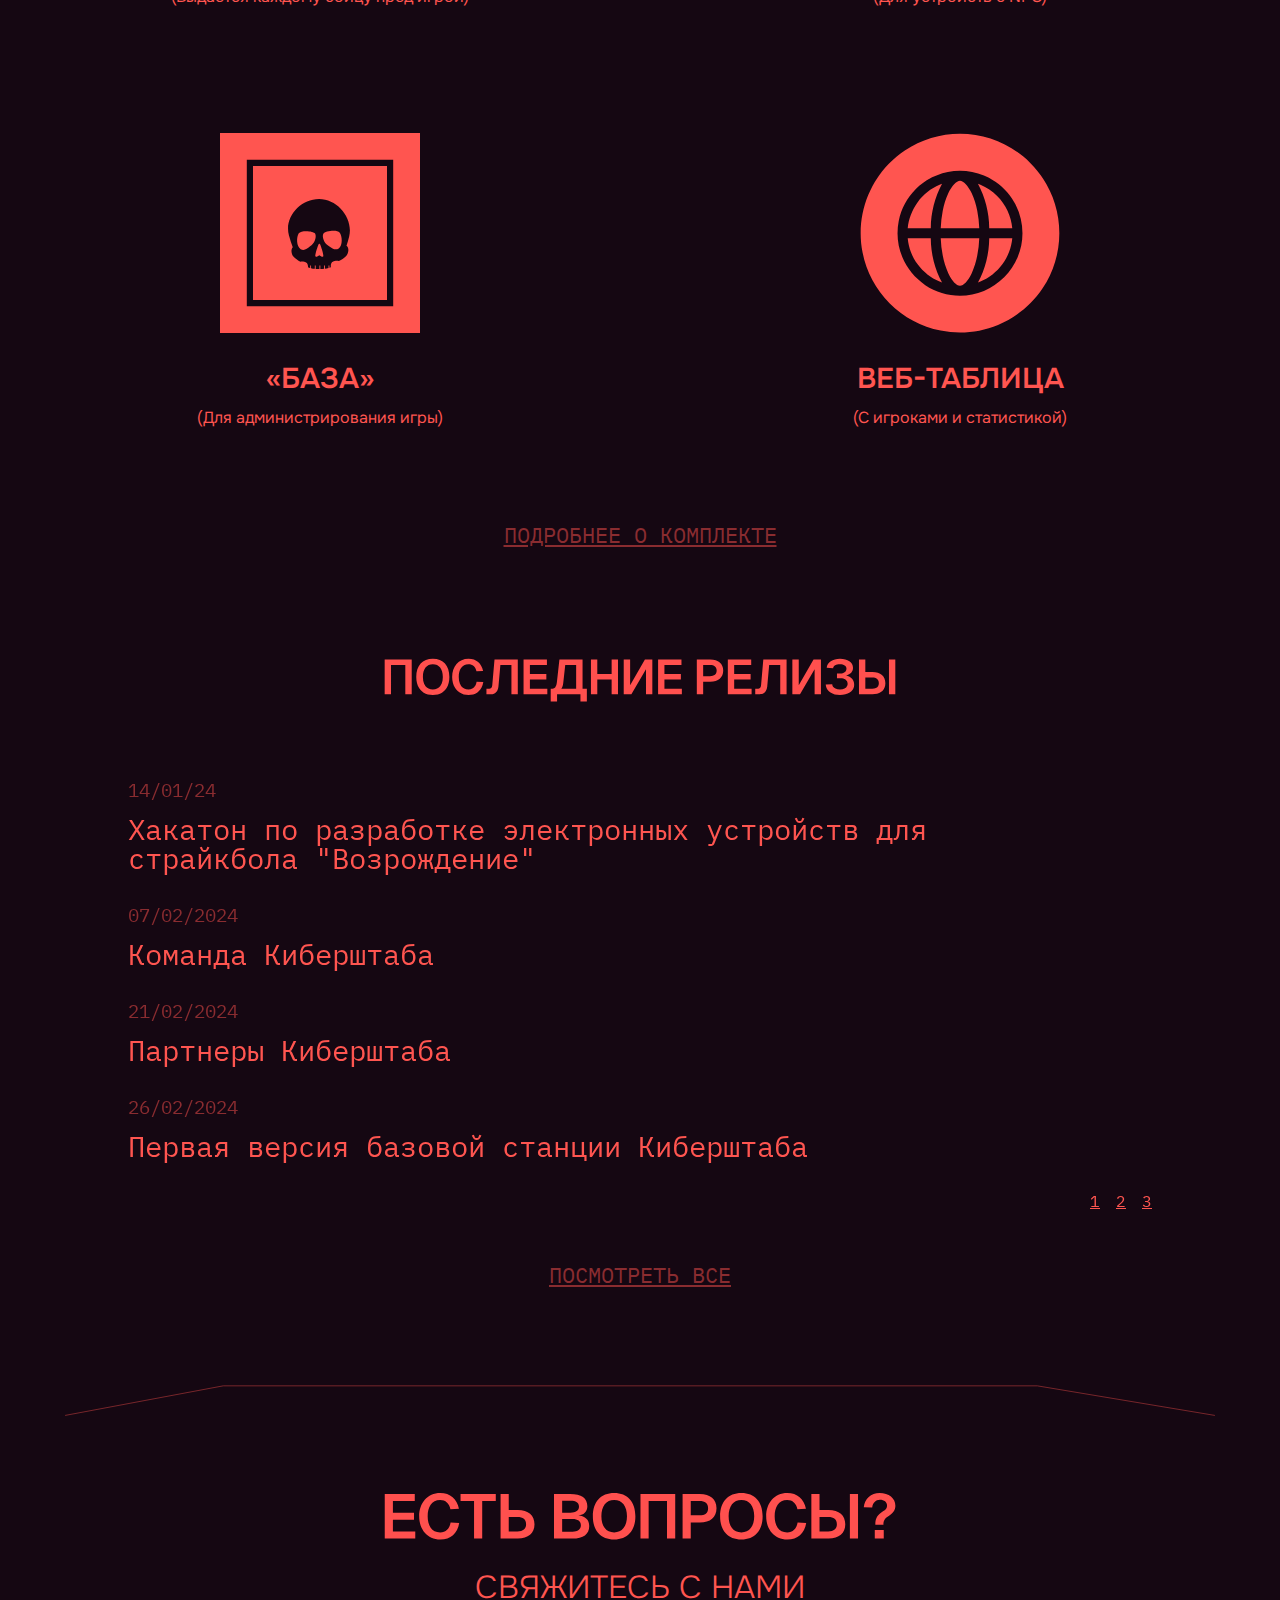
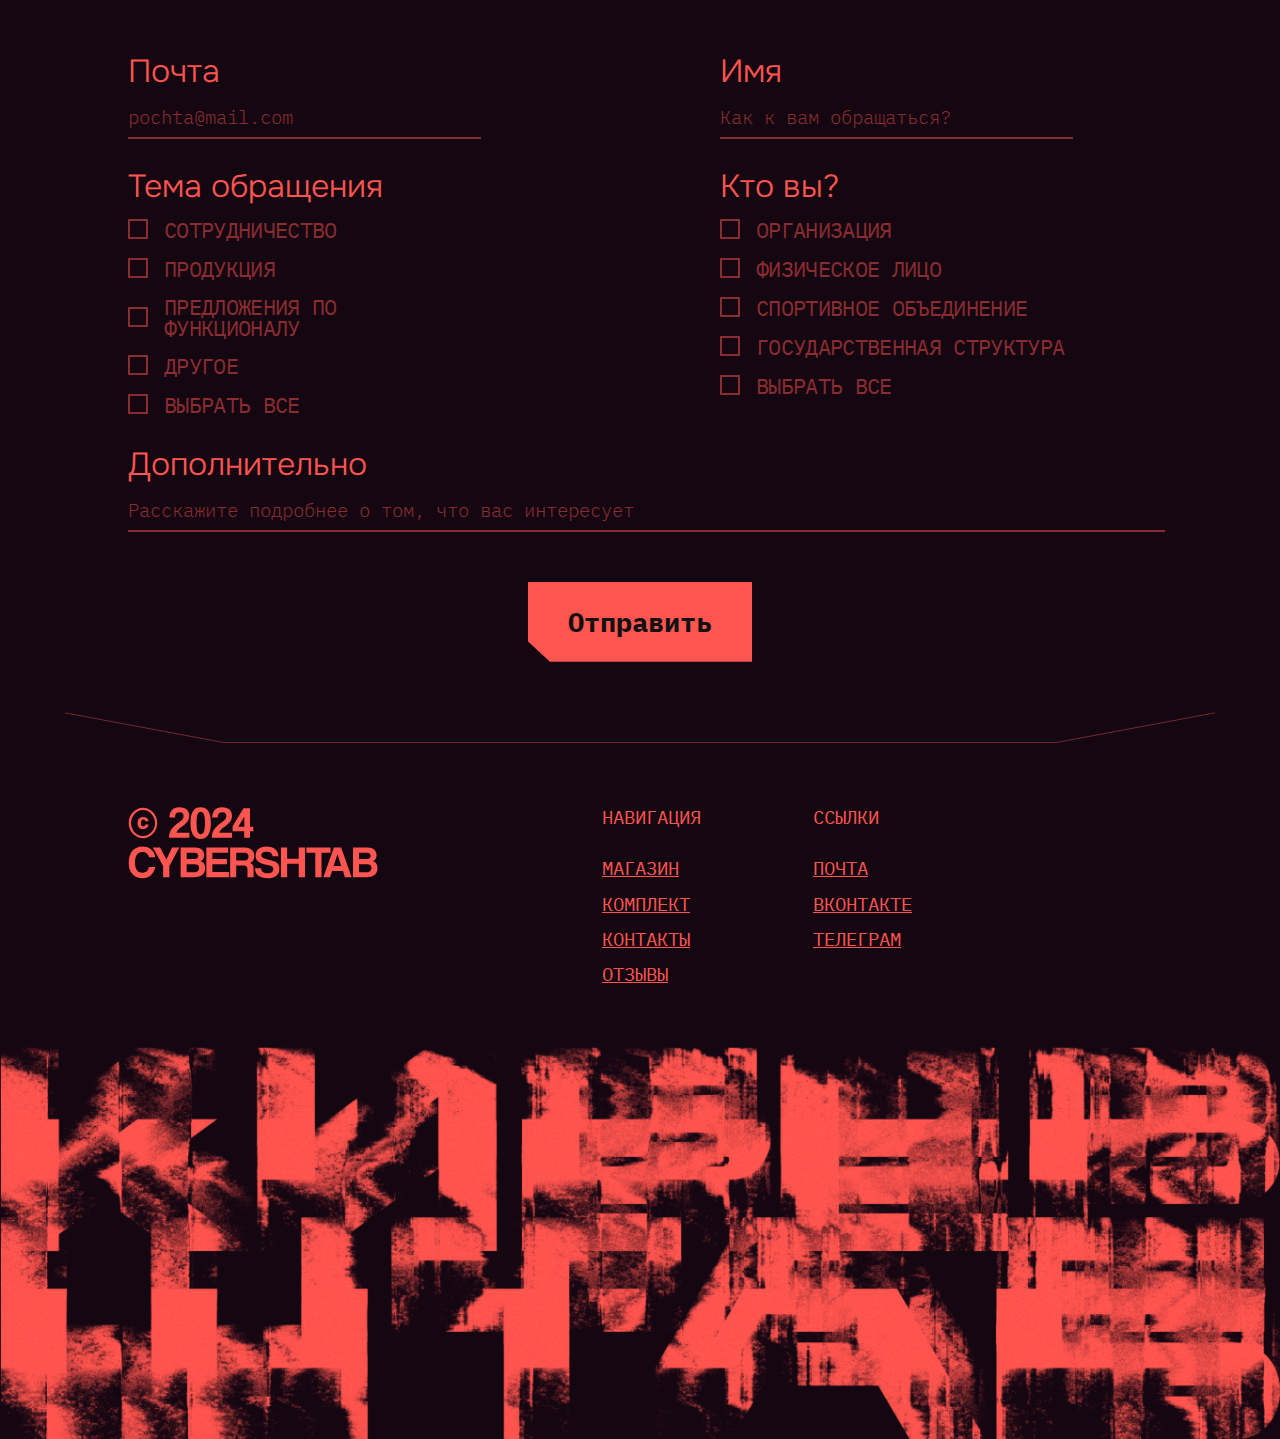
==== commit e13074aa: "add news page" ====
--- a/index.html
+++ b/index.html
@@ -9,6 +9,10 @@
     <meta
       name="КИБЕРШТАБ"
       content="Безграничная страсть к страйкболу и стремление к улучшению игрового опыта, привели нас к созданию инновационной системы для проведения страйкбольных игр с возможностью верификации и дистанционного отслеживания статистики. Наша система основана на высокотехнологичных компонентах, которые позволяют игрокам наслаждаться аутентичным страйкболом в самых разных условиях. Она состоит из нескольких ключевых элементов."
+    />
+    <link
+      rel="stylesheet"
+      href="https://cdn.jsdelivr.net/npm/swiper@8/swiper-bundle.min.css"
     />
     <link rel="icon" href="https://cybershtab.ru/assets/favicon.svg" type="image/x-icon">
     <link href="./all.css"  rel="stylesheet" >
@@ -198,27 +202,74 @@
                         <path d="M30.5136 1.66V40H23.4396V7.762H7.67163V40H0.651635V1.66H30.5136ZM53.8357 40.864C42.4417 40.864 35.5297 33.25 35.5297 20.884C35.5297 8.41 42.4417 0.795999 53.8357 0.795999C65.2837 0.795999 72.0877 8.41 72.0877 20.884C72.0877 33.25 65.2837 40.864 53.8357 40.864ZM42.8737 20.884C42.8737 29.524 46.9237 34.762 53.8357 34.762C60.7477 34.762 64.8517 29.524 64.8517 20.884C64.8517 12.136 60.7477 6.898 53.8357 6.898C46.9237 6.898 42.8737 12.136 42.8737 20.884ZM109.546 26.608C108.034 35.41 102.31 40.864 93.292 40.864C82.06 40.864 75.148 32.17 75.148 20.884C75.148 9.544 82.006 0.795999 93.292 0.795999C101.878 0.795999 107.656 5.926 109.33 14.404L101.986 14.728C100.96 9.76 97.774 6.898 93.184 6.898C85.732 6.898 82.438 13.108 82.438 20.884C82.438 28.606 85.786 34.762 93.184 34.762C97.99 34.762 101.23 31.684 102.148 26.23L109.546 26.608ZM147.603 1.66V40H140.583V7.762H128.379L126.273 31.144C125.787 36.544 123.141 40 117.957 40H112.989V33.898H116.121C118.119 33.898 119.199 32.386 119.415 29.956L121.899 1.66H147.603ZM153.957 1.66H179.769V7.762H160.977V17.752H179.121V23.8H160.977V33.898H180.201V40H153.957V1.66ZM219.093 1.66V33.898H223.845V48.1H216.771V40H190.959V48.1H183.939V33.898H185.775C188.583 33.898 190.203 31.522 190.743 26.77L193.551 1.66H219.093ZM195.657 33.898H212.019V7.762H199.977L197.817 27.31C197.493 30.172 196.791 32.332 195.657 33.898ZM228.342 40V1.66H235.362V17.644H251.184V1.66H258.204V40H251.184V23.746H235.362V40H228.342ZM296.122 1.66V40H289.102V12.298L273.01 40H264.532V1.66H271.606V30.118L287.914 1.66H296.122ZM302.463 1.66H328.275V7.762H309.483V17.752H327.627V23.8H309.483V33.898H328.707V40H302.463V1.66ZM360.057 1.66C369.021 1.66 374.367 6.25 374.367 13.864C374.367 21.532 369.021 26.176 360.057 26.176H352.227V40H345.207V1.66H360.057ZM352.227 20.074H359.733C364.485 20.074 367.131 17.968 367.131 13.864C367.131 9.868 364.539 7.762 359.733 7.762H352.227V20.074ZM379.447 1.66H405.259V7.762H386.467V17.752H404.611V23.8H386.467V33.898H405.691V40H379.447V1.66ZM444.314 1.66V40H437.294V7.762H425.09L422.984 31.144C422.498 36.544 419.852 40 414.668 40H409.7V33.898H412.832C414.83 33.898 415.91 32.386 416.126 29.956L418.61 1.66H444.314ZM482.258 1.66V40H475.238V12.298L459.146 40H450.668V1.66H457.742V30.118L474.05 1.66H482.258ZM503.864 17.05C506.996 17.104 510.398 15.592 510.398 11.542C510.398 8.68 507.59 6.898 503.108 6.898C498.896 6.898 496.088 8.572 495.71 11.218L488.582 10.786C489.284 4.846 495.17 0.795999 503.216 0.795999C511.856 0.795999 517.634 4.792 517.634 10.786C517.634 15.106 514.988 18.022 509.966 19.264C515.744 20.668 518.93 24.34 518.93 29.47C518.93 36.274 512.612 40.864 503.216 40.864C494.198 40.864 487.88 36.166 487.502 29.2L494.684 28.876C495.008 32.494 498.356 34.762 503.27 34.762C508.454 34.762 511.694 32.278 511.694 28.498C511.694 24.178 507.806 22.234 503.864 22.288L499.922 22.342V16.996L503.864 17.05ZM539.059 40H524.209V1.66H531.229V15.484H539.059C548.023 15.484 553.369 20.128 553.369 27.796C553.369 35.41 548.023 40 539.059 40ZM531.229 33.898H538.735C543.541 33.898 546.133 31.792 546.133 27.796C546.133 23.692 543.487 21.586 538.735 21.586H531.229V33.898ZM557.311 40V1.66H564.331V40H557.311Z" fill="#FF504E"/>
                     </svg>
                 </div>
-                <div class="four_block__listSpace">
-                    <a href="/develop" class="four_block__listElem">
-                        <span class="four_block__listElem_date">14/01/24</span>
-                        <h1 class="four_block__listElem_newsTitle">КИБЕРШТАБ v.1.0 // Первый запуск в реальных условиях</h1>
-                    </a>
-                    <a href="/develop" class="four_block__listElem">
-                        <span class="four_block__listElem_date">07/03/2024</span>
-                        <h1 class="four_block__listElem_newsTitle">Запуск основного сайта // Подробное описание игрового комплекта на странице</h1>
-                    </a>
-                    <a href="/develop" class="four_block__listElem">
-                        <span class="four_block__listElem_date">17/04/2024</span>
-                        <h1 class="four_block__listElem_newsTitle">КИБЕРШТАБ v.1.1 // Добавлен режим “Захват флага”</h1>
-                    </a>
-                    <a href="/develop" class="four_block__listElem">
-                        <span class="four_block__listElem_date">21/04/2024</span>
-                        <h1 class="four_block__listElem_newsTitle">Провдена тестовая эксплотация// Тестовая эксплотация в боевых условиях</h1>
-                    </a>
-                    
-                </div>
-
-                <div style="width: 100%; display: grid; place-items: center; height: 10vh;">
+               
+
+                <div class="swiper">
+                    <!-- Additional required wrapper -->
+                    <div class="swiper-wrapper">
+                      <!-- Slides -->
+                        <div class="swiper-slide">
+                            <div class="four_block__listSpace">
+                                <a href="/news/news1" class="four_block__listElem">
+                                    <span class="four_block__listElem_date">14/01/24</span>
+                                    <h1 class="four_block__listElem_newsTitle">Хакатон по разработке электронных устройств для страйкбола "Возрождение"</h1>
+                                </a>
+                                <a href="/develop" class="four_block__listElem">
+                                    <span class="four_block__listElem_date">07/02/2024</span>
+                                    <h1 class="four_block__listElem_newsTitle">Команда Киберштаба</h1>
+                                </a>
+                                <a href="/develop" class="four_block__listElem">
+                                    <span class="four_block__listElem_date">21/02/2024</span>
+                                    <h1 class="four_block__listElem_newsTitle">Партнеры Киберштаба</h1>
+                                </a>
+                                <a href="/develop" class="four_block__listElem">
+                                    <span class="four_block__listElem_date">26/02/2024</span>
+                                    <h1 class="four_block__listElem_newsTitle">Первая версия базовой станции Киберштаба</h1>
+                                </a>
+                            </div>                      
+                        </div>
+
+                        <div class="swiper-slide">
+                            <div class="four_block__listSpace">
+                                <a href="/develop" class="four_block__listElem">
+                                    <span class="four_block__listElem_date">12/03/24</span>
+                                    <h1 class="four_block__listElem_newsTitle">Доработка устройства базовой станции Киберштаба</h1>
+                                </a>
+                                <a href="/develop" class="four_block__listElem">
+                                    <span class="four_block__listElem_date">19/03/2024</span>
+                                    <h1 class="four_block__listElem_newsTitle">Мобильное приложение Киберштаба</h1>
+                                </a>
+                                <a href="/develop" class="four_block__listElem">
+                                    <span class="four_block__listElem_date">22/03/2024</span>
+                                    <h1 class="four_block__listElem_newsTitle">Первая тестовая эксплуатация</h1>
+                                </a>
+                                <a href="/develop" class="four_block__listElem">
+                                    <span class="four_block__listElem_date">25/03/2024</span>
+                                    <h1 class="four_block__listElem_newsTitle">Поиск партнеров для тестовой эксплуатации нашей системы</h1>
+                                </a>
+                            </div>                      
+                        </div>
+
+                        <div class="swiper-slide">
+                            <div class="four_block__listSpace">
+                                <a href="/develop" class="four_block__listElem">
+                                    <span class="four_block__listElem_date">11/05/24</span>
+                                    <h1 class="four_block__listElem_newsTitle">Киберштаб на Страйкфест</h1>
+                                </a>
+                            </div>                      
+                        </div>
+                      
+                    </div>
+                    <!-- If we need pagination -->
+                    <div class="swiper-pagination">
+                        <div class="swiper__pages-block">
+                            <a type="button" class="swiper__button" onclick="gotoSlide(0)">1</button>
+                            <a type="button" class="swiper__button" onclick="gotoSlide(1)">2</button>
+                            <a type="button" class="swiper__button" onclick="gotoSlide(2)">3</button>
+                        </div>
+                    </div>
+
+                <div style="width: 100%; display: grid; place-items: center; height: 10rem;">
                     <a class="lastBtn__href" href="/">ПОСМОТРЕТЬ ВСЕ</a>
                 </div>
 
@@ -398,6 +449,7 @@
 
         </div>
     </main>
+    <script src="https://cdn.jsdelivr.net/npm/swiper@8/swiper-bundle.min.js"></script>
     <script src="/index.js"></script>
 </body>
 </html>--- a/all.css
+++ b/all.css
@@ -97,9 +97,9 @@
     width: 100%;
 
 
-
     display: flex;
     justify-content: center;
+    align-items: center;
 }
 
 
@@ -114,6 +114,8 @@
 		padding: 0 2rem;
 	}
 }
+
+
 
 /* lines ------------------------------------------------ */
 
@@ -204,7 +206,7 @@
 
 .navbar__block:nth-child(1) {
   justify-content: start;
-  padding-left: 4rem;
+  padding-left: 8rem;
 }
 
 .navbar__block:nth-child(2) {
@@ -213,7 +215,7 @@
 
 .navbar__block:nth-child(3) {
   justify-content: end;
-  padding-right: 4rem;
+  padding-right: 8rem;
 }
 
 .login_btn {
@@ -234,6 +236,19 @@
   color: var(--main-dark-red);
 }
 
+@media screen  and (max-width:780px) {
+  .navbar__block:nth-child(1) {
+    justify-content: start;
+    padding-left: 4rem;
+  }
+
+  
+  .navbar__block:nth-child(3) {
+    justify-content: end;
+    padding-right: 4rem;
+  }
+}
+
 @media screen  and (max-width:550px){
   .login_btn {
       display: none;
@@ -241,12 +256,12 @@
 
   .navbar__block:nth-child(1) {
       justify-content: start;
-      padding-left: 4rem;
+      padding-left: 2rem;
   }
   
   .navbar__block:nth-child(2) {
       justify-content: end;
-      padding-right: 4rem;
+      padding-right: 2rem;
   }
 
   .navbar__block:nth-child(3) {
--- a/styles.css
+++ b/styles.css
@@ -84,6 +84,14 @@
     .first_block__pretitle {
         width: 100%;
     }
+
+    @media screen and (max-width:500px) {
+        .left__side {
+            padding: 0 2rem;
+    
+            width: 100%;
+        }
+    }
 }
 
 /* first block----------------------------------------------------- */
@@ -93,7 +101,7 @@
 /* second block----------------------------------------------------- */
 
 .second_block {
-    padding: 0 4rem;
+    padding: 0 8rem;
 }
 
 .second_block__textBlock {
@@ -128,6 +136,16 @@
     .second_block__text {
         width: 90%;
     }
+
+    .second_block {
+        padding: 0 4rem;
+    } 
+
+    @media screen and (max-width:500px) {
+        .second_block {
+            padding: 0 2rem;
+        } 
+    }
 }
 
 /* second block----------------------------------------------------- */
@@ -295,6 +313,11 @@
         padding: 0 4rem;
     }
     
+    @media screen and (max-width:500px) {
+        .four_block__listSpace {
+            padding: 0 2rem;
+        }
+    }
 }
 
 /* four block-------------------------------------------------------------four
@@ -430,7 +453,7 @@
     display: grid;
     grid-template-columns: repeat(2, 1fr);
 
-    padding: 0 4rem;
+    padding-left: 8rem;
 
 
 }
@@ -487,9 +510,43 @@
     background-color: var(--main-dark-red);
 }
 
+
+/* swiper ----------------------------------------------------*/
+
+.swiper-pagination {
+    width: 100%;
+    height: 5rem;
+
+    display: flex;
+    justify-content: end;
+    align-items: center;
+
+}
+
+.swiper__pages-block {
+    display: flex;
+    gap: 1rem;
+
+    margin-right: 8rem;
+}
+
+.swiper__button {
+    border: none;
+    background-color: none;
+
+    color: var(--main-bright-red);
+    font-family: var(--ibm-font);
+
+    text-decoration: underline;
+}
+
+
+/* swiper ----------------------------------------------------*/
+
 @media screen and (max-width:780px)  {
     .five_block__form {
         grid-template-columns: repeat(1, 1fr);
+      
     }
 
     #five_block__firstGridComponent {
@@ -498,6 +555,7 @@
         grid-row-start: auto;
         grid-row-end: auto;
         order: auto;
+        width: 100%;
     }
 
     #five_block__secondGridComponent {
@@ -506,6 +564,7 @@
         grid-row-start: auto;
         grid-row-end: auto;
         order: auto;
+        width: 100%;
     }
 
     #five_block__thirdGridComponent {
@@ -520,11 +579,14 @@
         font-size: 1.6rem;
     }
 
-
-
+    .swiper__pages-block {
+
+    
+        margin-right: 4rem;
+    }
     
     .five_block__inputBlock {
-        width: 250px;
+        width: 90%;
     }
 
  
@@ -532,7 +594,7 @@
     .five_block__form {
         flex-direction: column;
 
-        padding: 0 2rem;
+        padding: 0 4rem;
 
         gap: 2rem;
 
@@ -540,7 +602,14 @@
     }
 
     @media screen and (max-width: 500px) {
-
+        .swiper__pages-block {
+
+    
+            margin-right: 2rem;
+        }
+        .five_block__form {
+            padding: 0 2rem;
+        }
         .five_block__preTitle {
             font-size: 1.4rem;
         }
@@ -585,3 +654,7 @@
 /* five block-------------------------------------------------------------- */
 
 
+
+
+
+
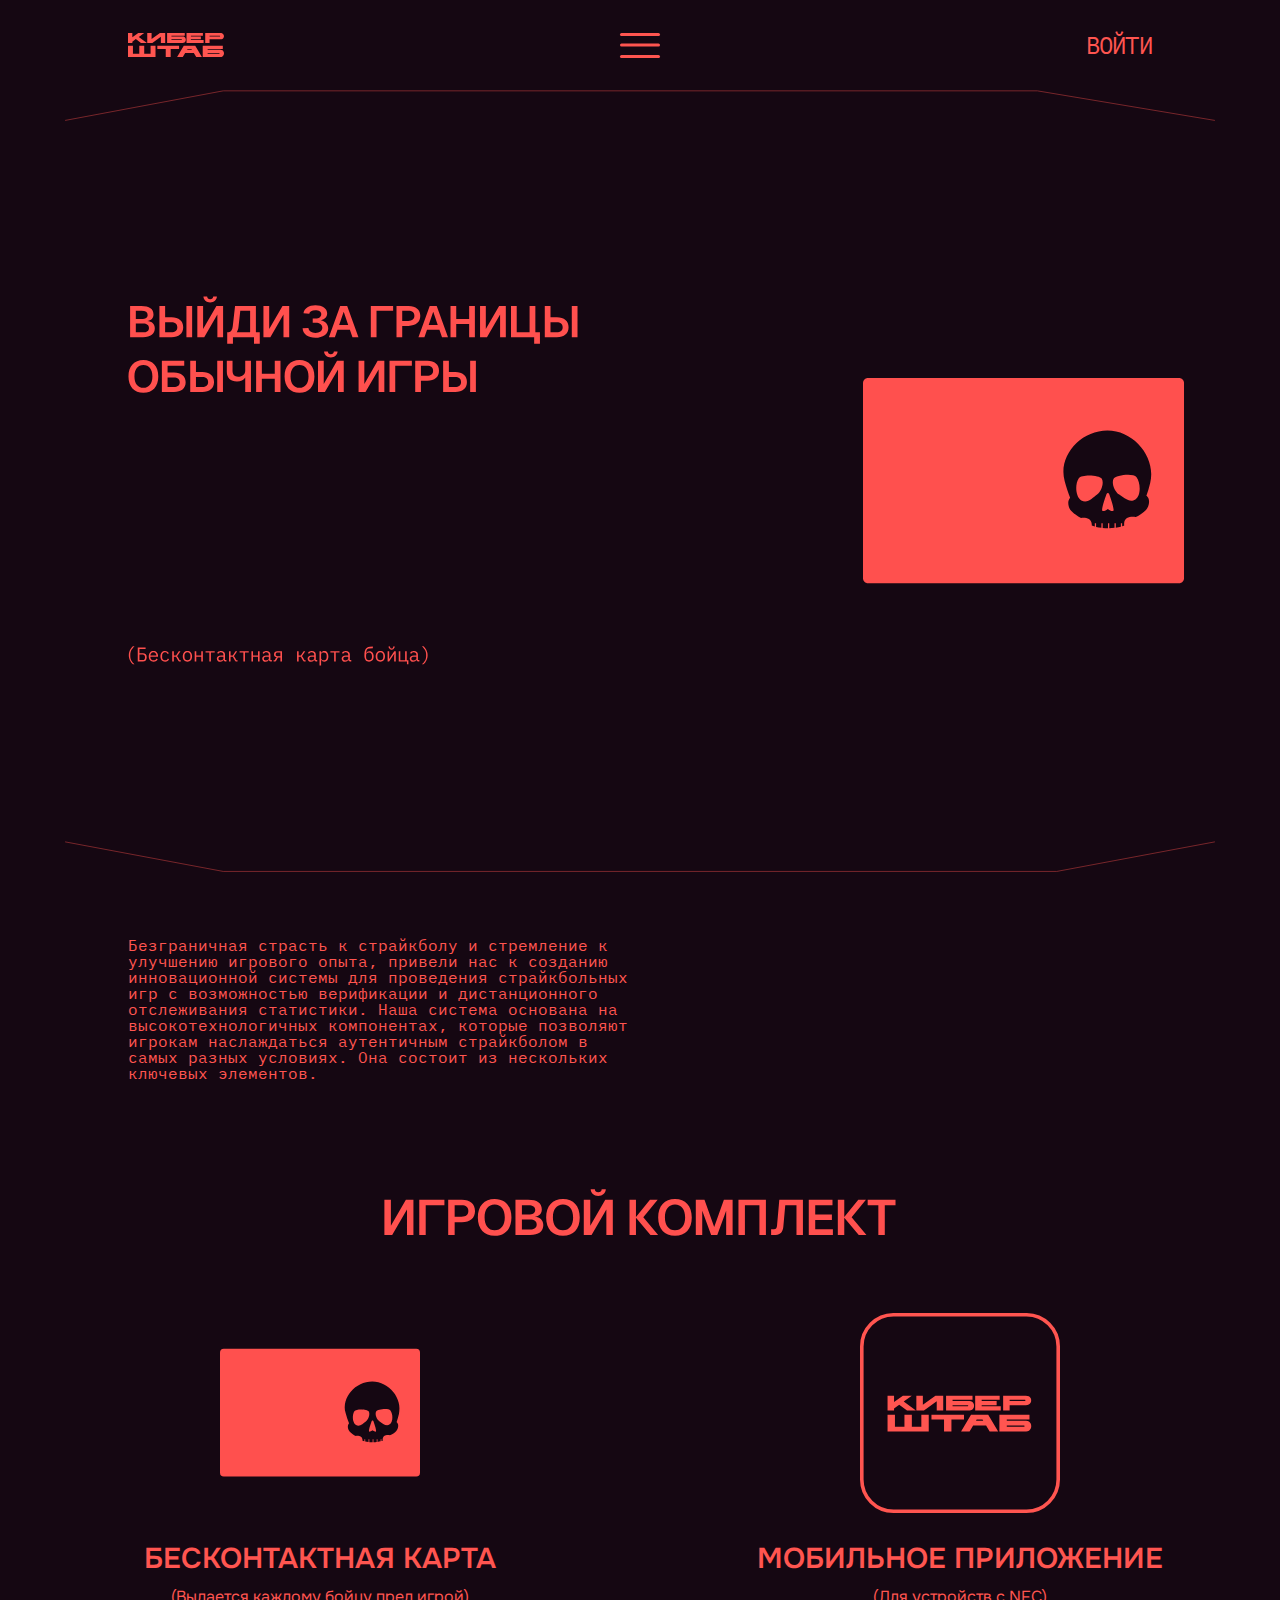
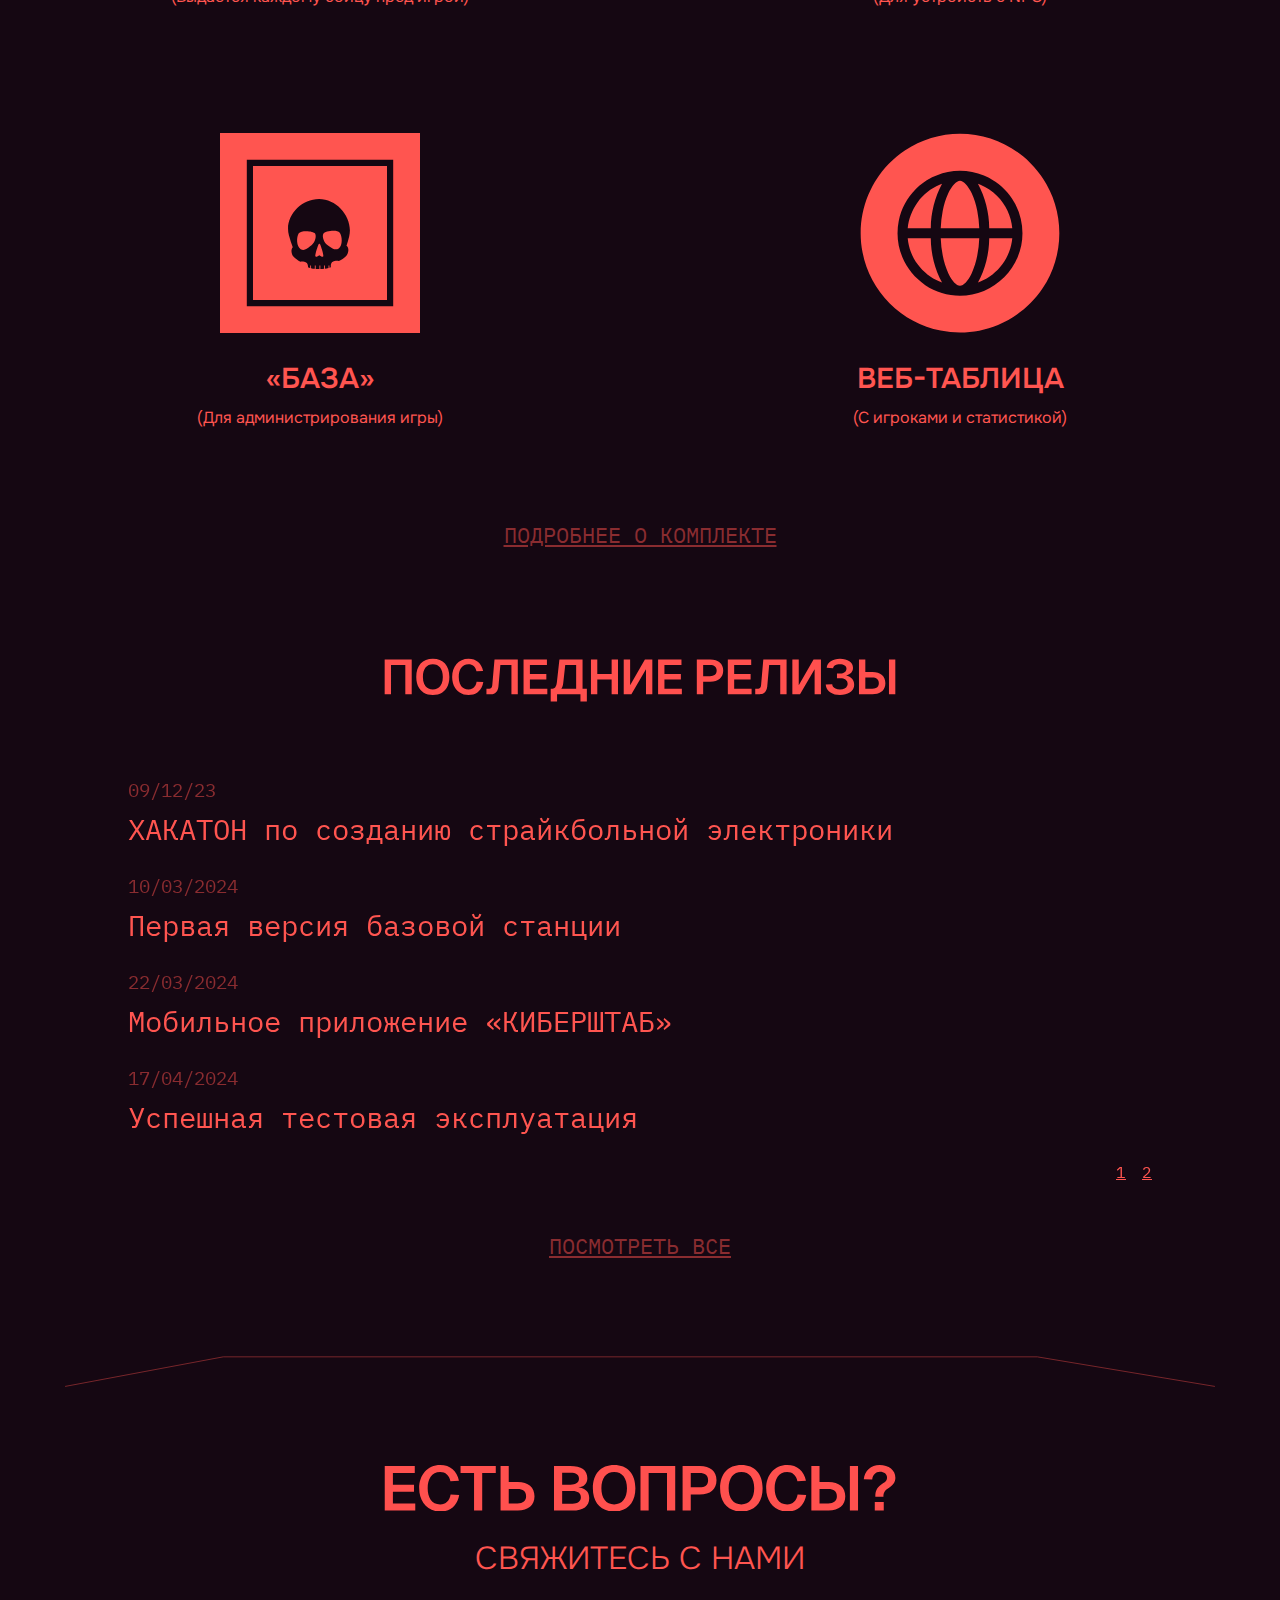
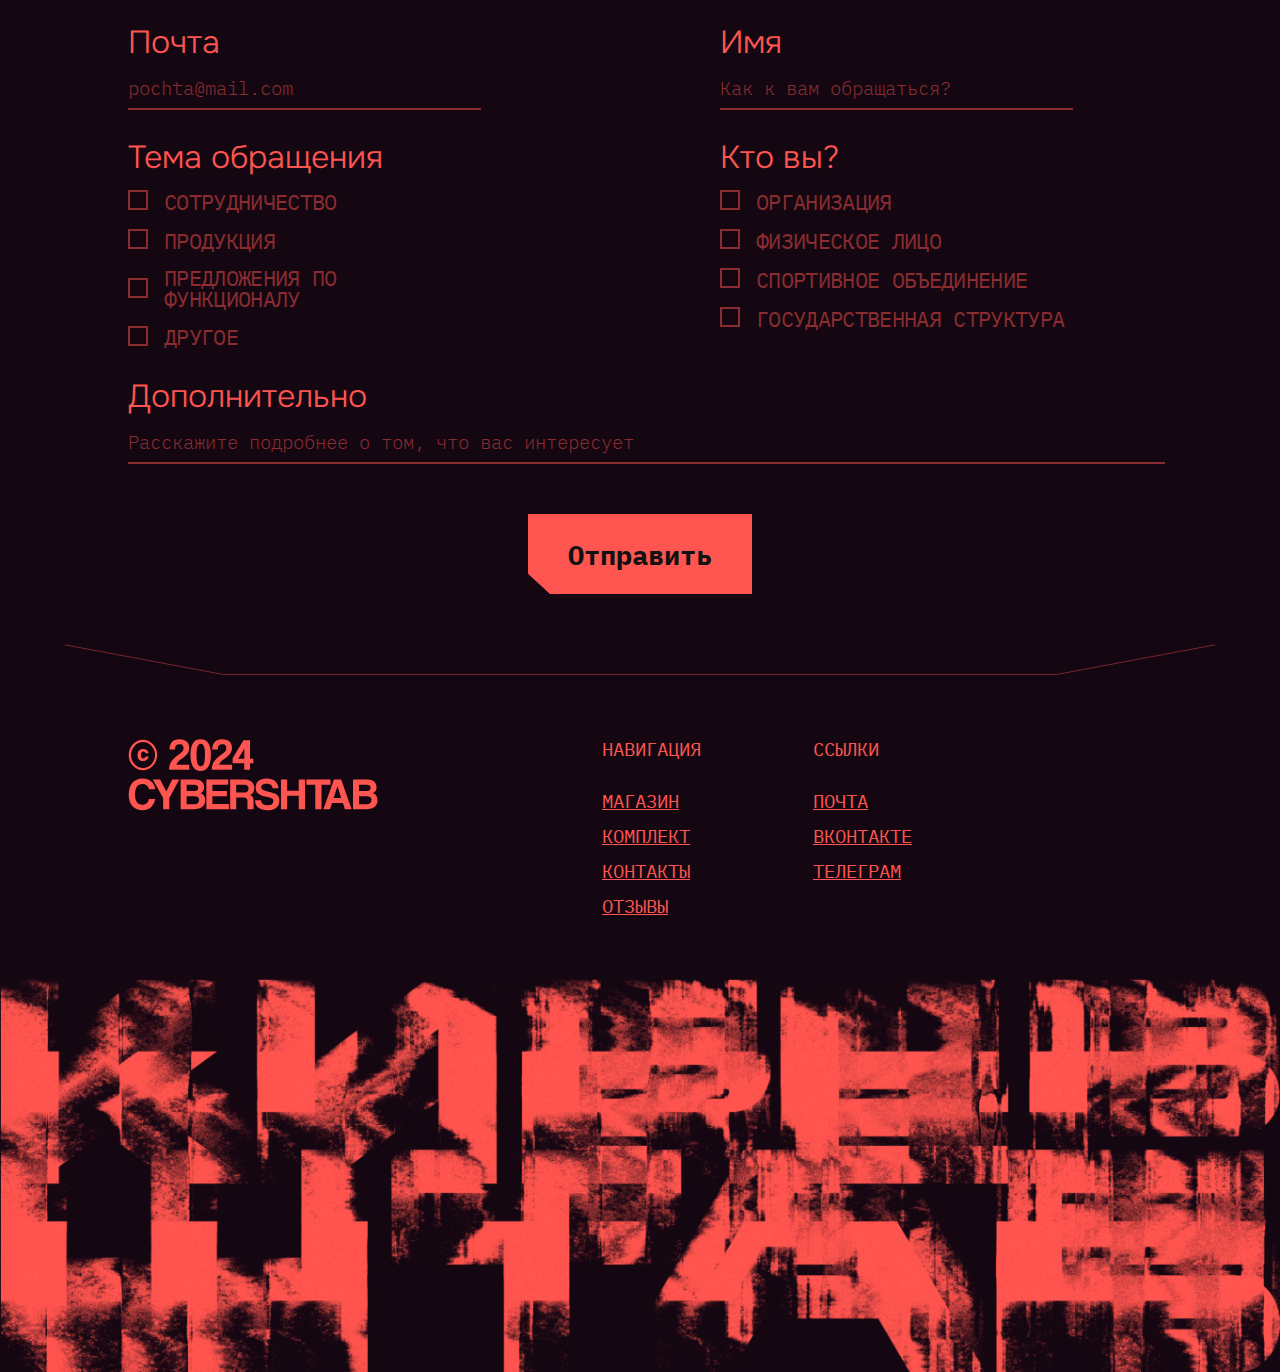
==== commit 7e81e7d5: "fix bugs" ====
--- a/index.html
+++ b/index.html
@@ -205,59 +205,41 @@
                
 
                 <div class="swiper">
-                    <!-- Additional required wrapper -->
                     <div class="swiper-wrapper">
-                      <!-- Slides -->
                         <div class="swiper-slide">
                             <div class="four_block__listSpace">
                                 <a href="/news/news1" class="four_block__listElem">
-                                    <span class="four_block__listElem_date">14/01/24</span>
-                                    <h1 class="four_block__listElem_newsTitle">Хакатон по разработке электронных устройств для страйкбола "Возрождение"</h1>
-                                </a>
-                                <a href="/develop" class="four_block__listElem">
-                                    <span class="four_block__listElem_date">07/02/2024</span>
-                                    <h1 class="four_block__listElem_newsTitle">Команда Киберштаба</h1>
-                                </a>
-                                <a href="/develop" class="four_block__listElem">
-                                    <span class="four_block__listElem_date">21/02/2024</span>
-                                    <h1 class="four_block__listElem_newsTitle">Партнеры Киберштаба</h1>
-                                </a>
-                                <a href="/develop" class="four_block__listElem">
-                                    <span class="four_block__listElem_date">26/02/2024</span>
-                                    <h1 class="four_block__listElem_newsTitle">Первая версия базовой станции Киберштаба</h1>
+                                    <span class="four_block__listElem_date">09/12/23</span>
+                                    <h1 class="four_block__listElem_newsTitle">ХАКАТОН по созданию страйкбольной электроники</h1>
+                                </a>
+                                <a href="/news/news2" class="four_block__listElem">
+                                    <span class="four_block__listElem_date">10/03/2024</span>
+                                    <h1 class="four_block__listElem_newsTitle">Первая версия базовой станции</h1>
+                                </a>
+                                <a href="/news/news3" class="four_block__listElem">
+                                    <span class="four_block__listElem_date">22/03/2024</span>
+                                    <h1 class="four_block__listElem_newsTitle">Мобильное приложение «КИБЕРШТАБ»</h1>
+                                </a>
+                                <a href="/news/news4" class="four_block__listElem">
+                                    <span class="four_block__listElem_date">17/04/2024</span>
+                                    <h1 class="four_block__listElem_newsTitle">Успешная тестовая эксплуатация</h1>
                                 </a>
                             </div>                      
                         </div>
 
                         <div class="swiper-slide">
                             <div class="four_block__listSpace">
-                                <a href="/develop" class="four_block__listElem">
-                                    <span class="four_block__listElem_date">12/03/24</span>
-                                    <h1 class="four_block__listElem_newsTitle">Доработка устройства базовой станции Киберштаба</h1>
-                                </a>
-                                <a href="/develop" class="four_block__listElem">
-                                    <span class="four_block__listElem_date">19/03/2024</span>
-                                    <h1 class="four_block__listElem_newsTitle">Мобильное приложение Киберштаба</h1>
-                                </a>
-                                <a href="/develop" class="four_block__listElem">
-                                    <span class="four_block__listElem_date">22/03/2024</span>
-                                    <h1 class="four_block__listElem_newsTitle">Первая тестовая эксплуатация</h1>
-                                </a>
-                                <a href="/develop" class="four_block__listElem">
-                                    <span class="four_block__listElem_date">25/03/2024</span>
-                                    <h1 class="four_block__listElem_newsTitle">Поиск партнеров для тестовой эксплуатации нашей системы</h1>
+                                <a href="/news/news5" class="four_block__listElem">
+                                    <span class="four_block__listElem_date">02/05/24</span>
+                                    <h1 class="four_block__listElem_newsTitle">Ищем партнеров</h1>
+                                </a>
+                                <a href="/news/news6" class="four_block__listElem">
+                                    <span class="four_block__listElem_date">11/05/2024</span>
+                                    <h1 class="four_block__listElem_newsTitle">Киберштаб на «СТРАЙКФЕСТЕ»</h1>
                                 </a>
                             </div>                      
                         </div>
 
-                        <div class="swiper-slide">
-                            <div class="four_block__listSpace">
-                                <a href="/develop" class="four_block__listElem">
-                                    <span class="four_block__listElem_date">11/05/24</span>
-                                    <h1 class="four_block__listElem_newsTitle">Киберштаб на Страйкфест</h1>
-                                </a>
-                            </div>                      
-                        </div>
                       
                     </div>
                     <!-- If we need pagination -->
@@ -265,7 +247,6 @@
                         <div class="swiper__pages-block">
                             <a type="button" class="swiper__button" onclick="gotoSlide(0)">1</button>
                             <a type="button" class="swiper__button" onclick="gotoSlide(1)">2</button>
-                            <a type="button" class="swiper__button" onclick="gotoSlide(2)">3</button>
                         </div>
                     </div>
 
@@ -331,13 +312,6 @@
                                     </div>
                                     <span class="five_block__textCheckBox">ДРУГОЕ</span>
                                 </label>
-                                <label class="five_block__checkBox_label">
-                                    <div>
-                                        <input id="selectAllCheckboxTopic" type="checkbox" class="input">
-                                        <span class="custom-checkbox"></span>
-                                    </div>
-                                    <span  class="five_block__textCheckBox">ВЫБРАТЬ ВСЕ</span>
-                                </label>
                             </div>
                         </div>
                     </div>
@@ -380,13 +354,6 @@
                                         <span class="custom-checkbox"></span>
                                     </div>
                                     <span class="five_block__textCheckBox">ГОСУДАРСТВЕННАЯ СТРУКТУРА</span>
-                                </label>
-                                <label class="five_block__checkBox_label">
-                                    <div>
-                                        <input id="selectAllCheckbox" type="checkbox" class="input">
-                                        <span class="custom-checkbox"></span>
-                                    </div>
-                                    <span  class="five_block__textCheckBox">ВЫБРАТЬ ВСЕ</span>
                                 </label>
                                     
                             </div>
